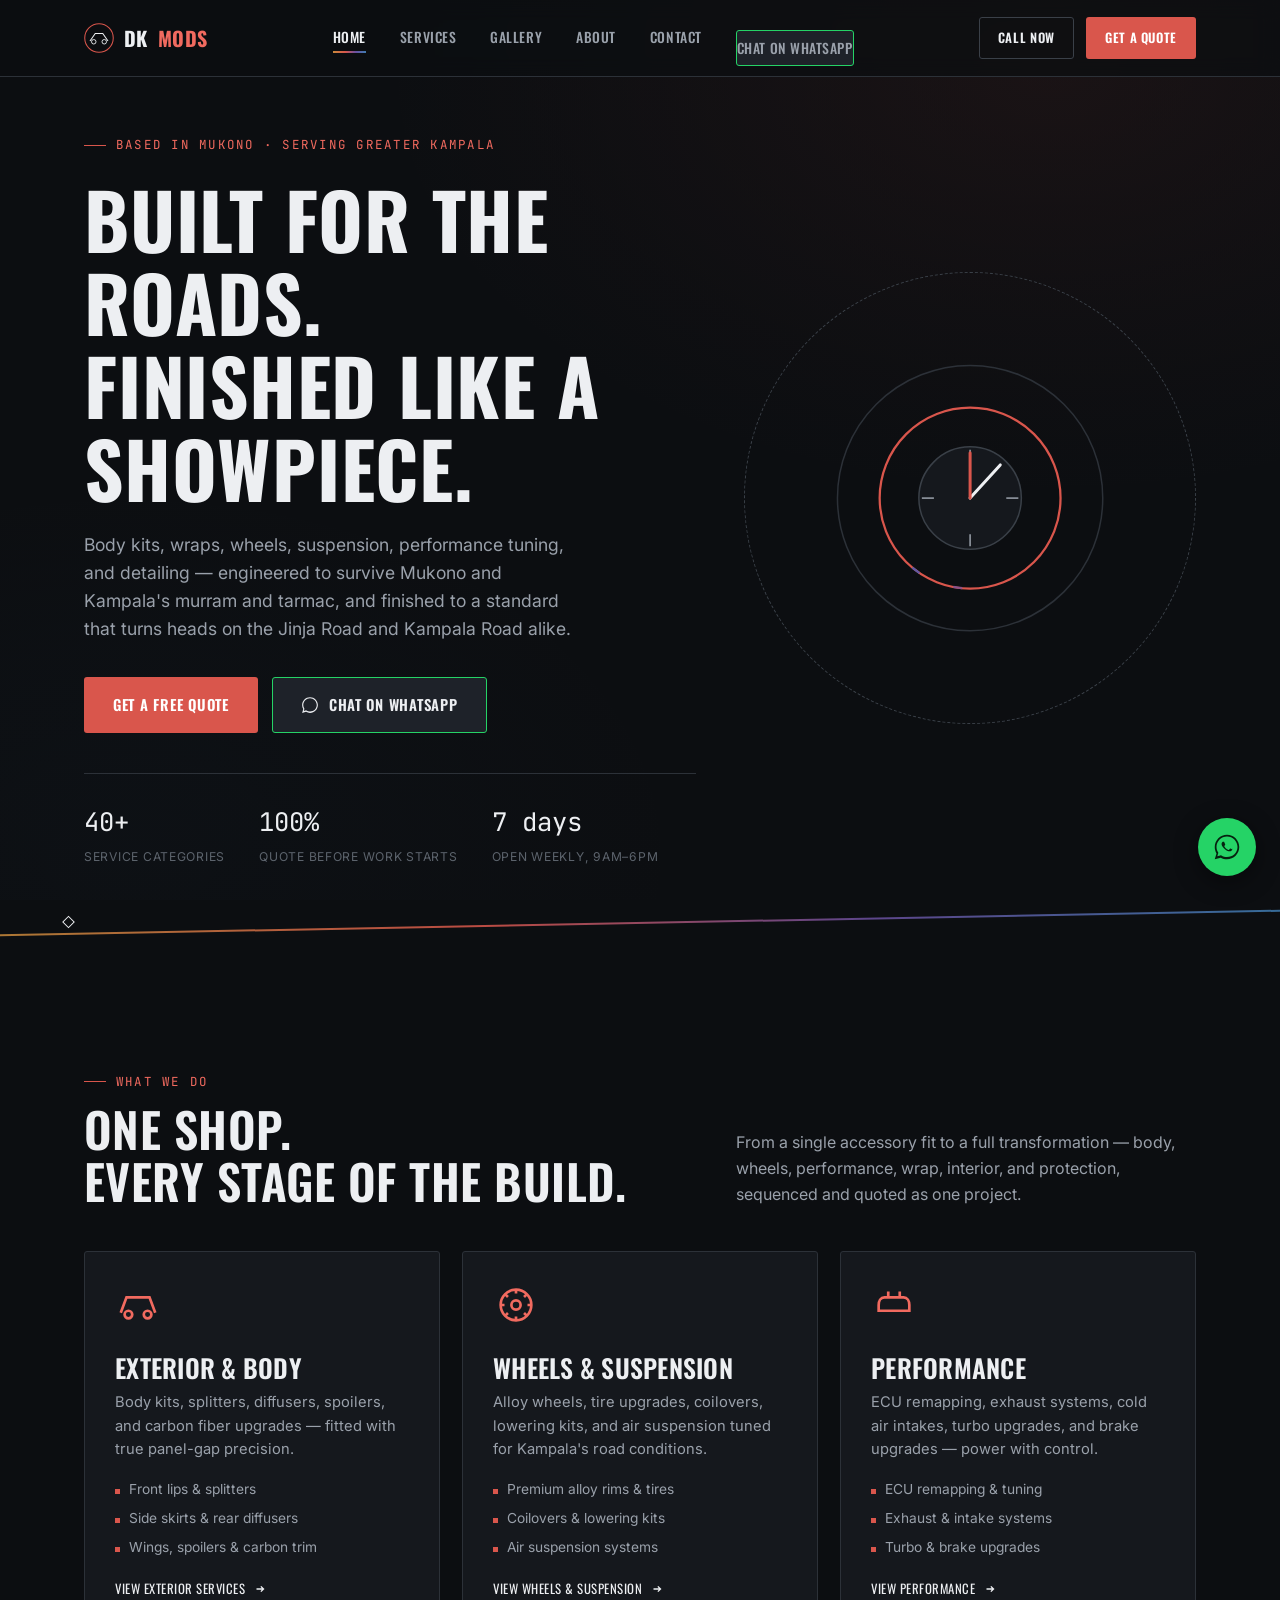
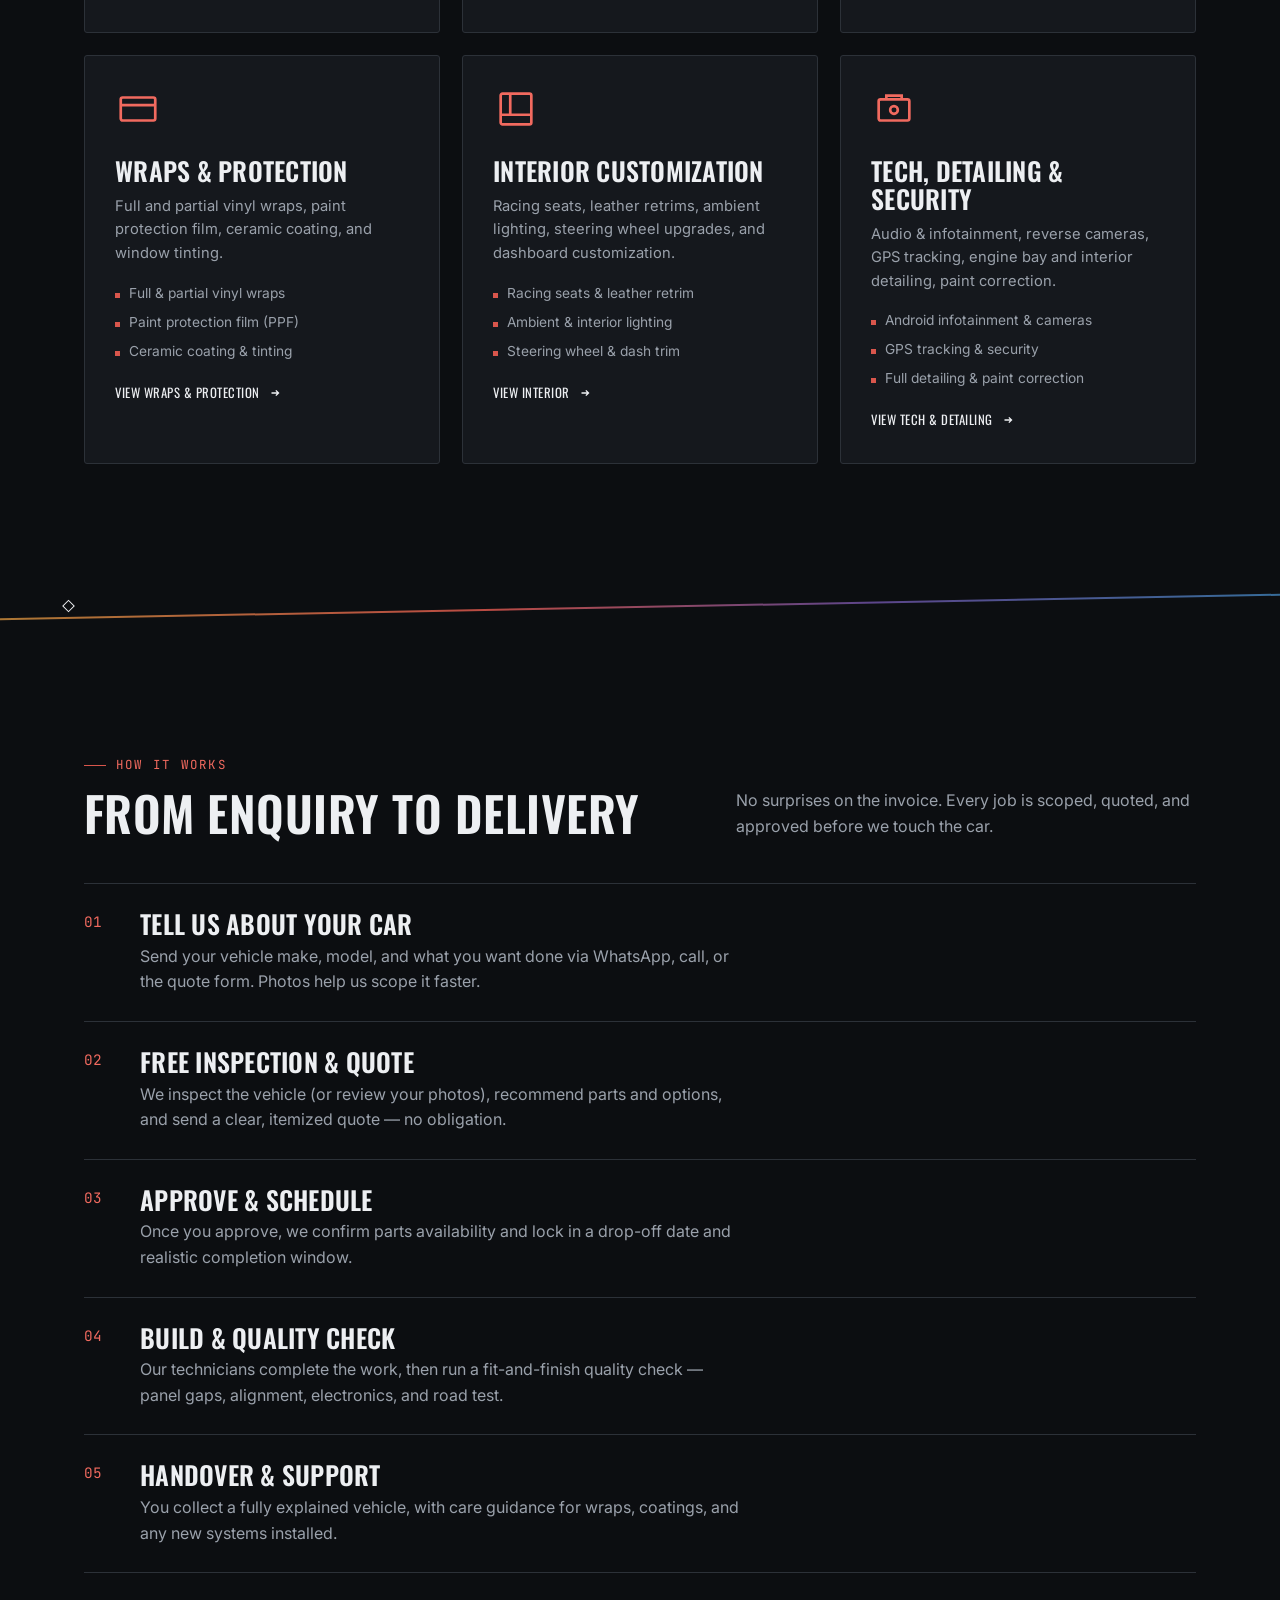
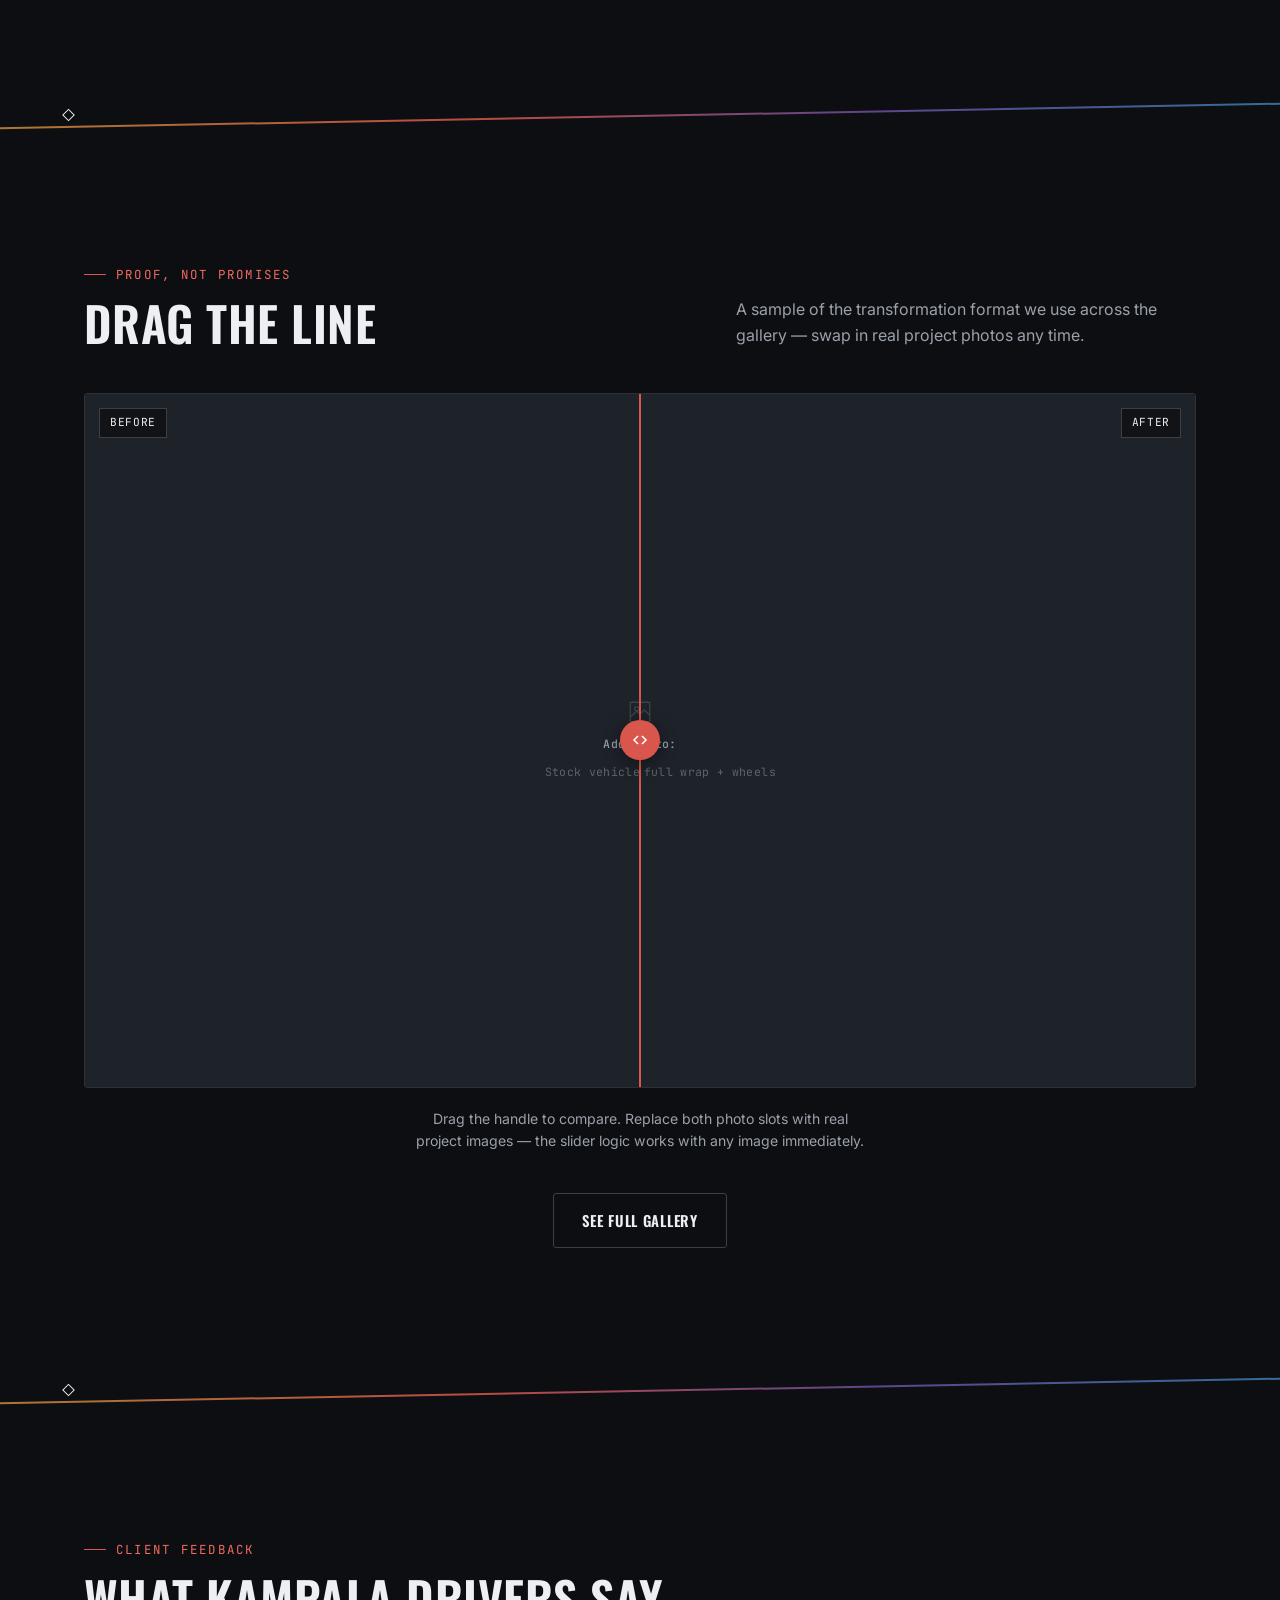
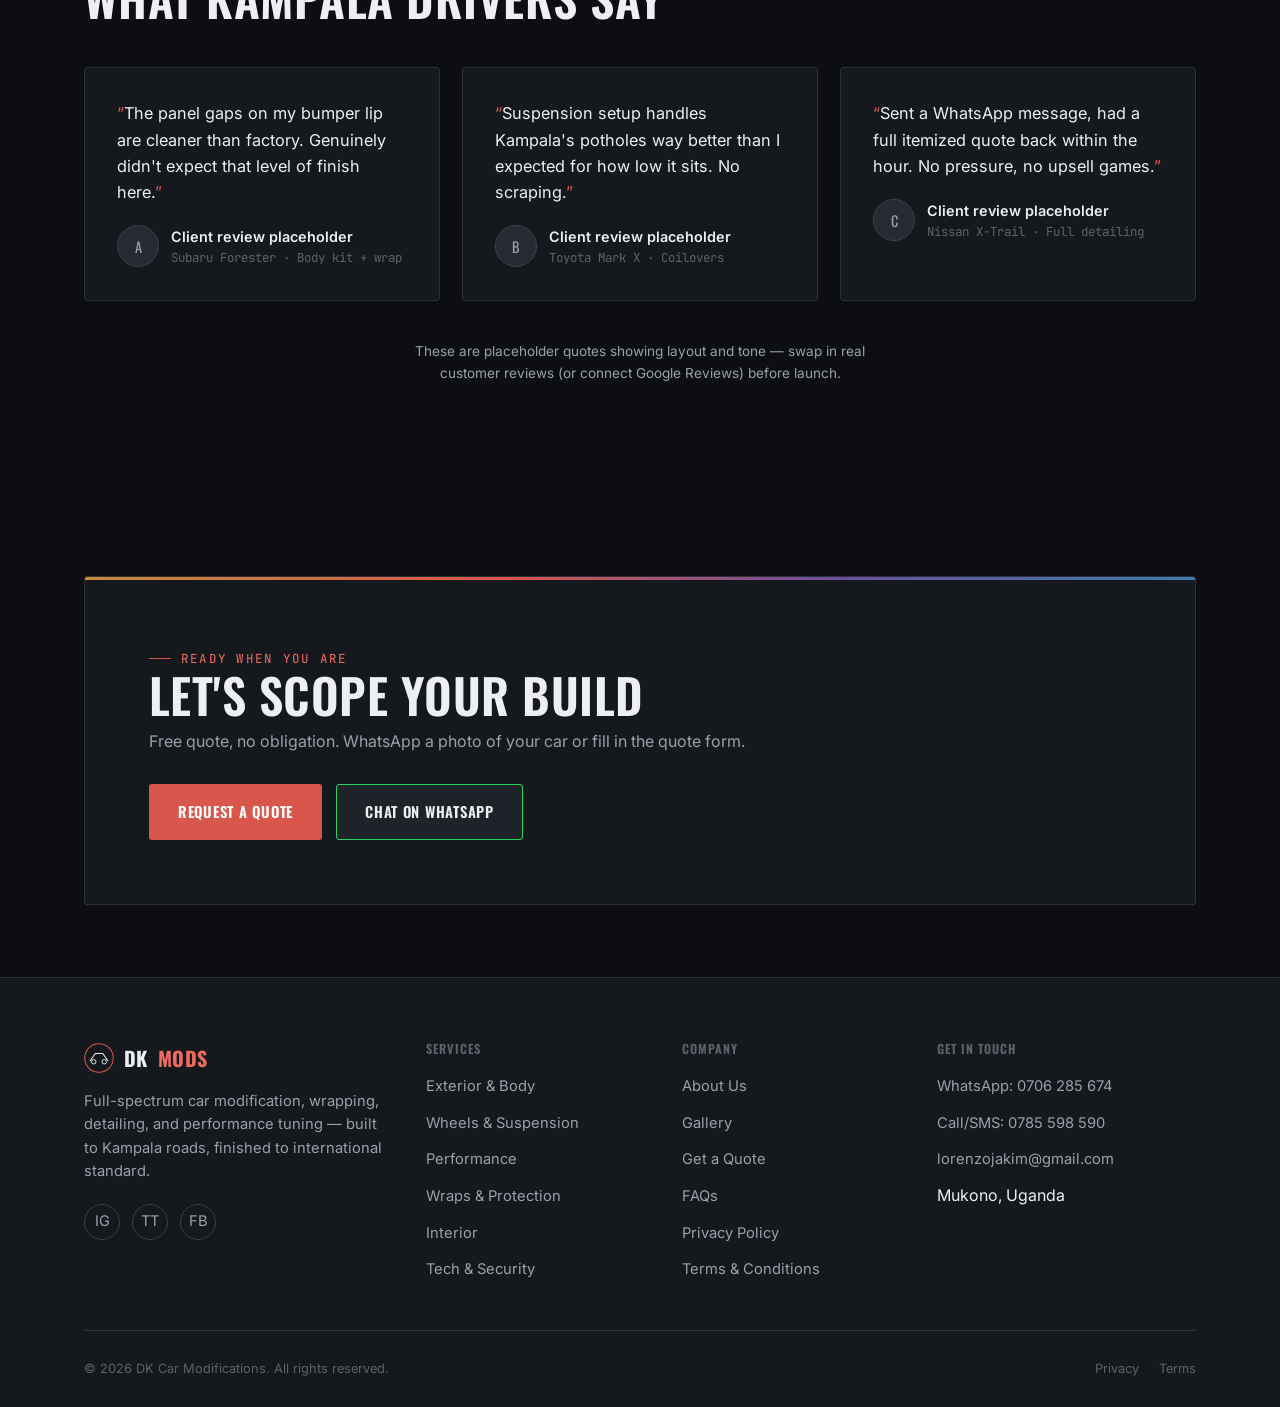
==== index.html @ 76e33bdd "Add files via upload" ====
<!DOCTYPE html>
<html lang="en">
<head>
<meta charset="UTF-8">
<meta name="viewport" content="width=device-width, initial-scale=1.0">
<title>DK Car Modifications | Kampala's Full-Service Car Mod &amp; Detailing Shop</title>
<meta name="description" content="Body kits, wraps, wheels, suspension, performance tuning, and detailing in Kampala, Uganda. Free quotes via WhatsApp or call.">
<link rel="icon" href="data:,">
<link rel="stylesheet" href="css/style.css">
<meta name="theme-color" content="#0C0E11">
<!-- Local business schema for SEO / Google Maps discovery -->
<script type="application/ld+json">
{
  "@context": "https://schema.org",
  "@type": "AutoRepair",
  "name": "DK Car Modifications",
  "image": "",
  "telephone": "+256785598590",
  "email": "lorenzojakim@gmail.com",
  "areaServed": ["Mukono", "Kampala", "Uganda"],
  "address": {
    "@type": "PostalAddress",
    "addressLocality": "Mukono",
    "addressRegion": "Central Region",
    "addressCountry": "UG"
  },
  "openingHoursSpecification": {
    "@type": "OpeningHoursSpecification",
    "dayOfWeek": ["Monday","Tuesday","Wednesday","Thursday","Friday","Saturday","Sunday"],
    "opens": "09:00",
    "closes": "18:00"
  },
  "priceRange": "$$"
}
</script>
</head>
<body>

<header class="site-header">
  <div class="container nav-wrap">
    <a href="index.html" class="logo" aria-label="DK Car Modifications — Home">
      <svg class="logo-mark" viewBox="0 0 40 40" fill="none" xmlns="http://www.w3.org/2000/svg" aria-hidden="true">
        <circle cx="20" cy="20" r="19" stroke="#D9564C" stroke-width="1.4"/>
        <path d="M8 24 L15 14 H25 L32 24" stroke="#EDEFF2" stroke-width="1.4" fill="none"/>
        <circle cx="13" cy="25" r="3" stroke="#EDEFF2" stroke-width="1.2"/>
        <circle cx="27" cy="25" r="3" stroke="#EDEFF2" stroke-width="1.2"/>
      </svg>
      DK <span>MODS</span>
    </a>
    <nav aria-label="Primary">
      <ul class="nav-links">
          <li><a href="index.html" class="active">Home</a></li>
          <li><a href="services.html">Services</a></li>
          <li><a href="gallery.html">Gallery</a></li>
          <li><a href="about.html">About</a></li>
          <li><a href="contact.html">Contact</a></li>
          <li class="nav-cta-mobile" style="margin-top:20px; display:flex; flex-direction:column; gap:12px; width:100%;">
            <a href="#" data-wa-link data-wa-context="a service" class="btn btn-whatsapp btn-block">Chat on WhatsApp</a>
          </li>
      </ul>
    </nav>
    <div class="nav-cta">
      <a href="#" data-call-link class="btn btn-outline btn-sm btn-outline-desktop">Call Now</a>
      <a href="contact.html" class="btn btn-primary btn-sm">Get a Quote</a>
      <button class="nav-toggle" aria-label="Toggle menu" aria-expanded="false">
        <span></span><span></span><span></span>
      </button>
    </div>
  </div>
</header>

<main>

  <!-- ============ HERO ============ -->
  <section class="hero">
    <div class="video-bg" aria-hidden="true">
      <!-- Drop a licensed workshop/driving clip at assets/video/hero-loop.mp4 (+ .webm) to activate.
           Until then this fails silently and the CSS gradient hero background (already in place) shows instead. -->
      <video autoplay muted loop playsinline preload="none" poster="">
        <source src="assets/video/hero-loop.webm" type="video/webm">
        <source src="assets/video/hero-loop.mp4" type="video/mp4">
      </video>
    </div>
    <div class="container hero-grid" style="position:relative; z-index:1;">
      <div class="hero-copy reveal">
        <span class="eyebrow">Based in Mukono &middot; Serving Greater Kampala</span>
        <h1>Built for the roads.<br>Finished like a showpiece.</h1>
        <p class="lead">Body kits, wraps, wheels, suspension, performance tuning, and detailing — engineered to survive Mukono and Kampala's murram and tarmac, and finished to a standard that turns heads on the Jinja Road and Kampala Road alike.</p>
        <div class="hero-actions">
          <a href="contact.html" class="btn btn-primary">Get a Free Quote</a>
          <a href="#" data-wa-link data-wa-context="a service" class="btn btn-whatsapp">
            <svg width="18" height="18" viewBox="0 0 32 32" fill="currentColor" aria-hidden="true"><path d="M16 2C8.3 2 2 8.3 2 16c0 2.6.7 5.1 2 7.3L2 30l6.9-1.8c2.1 1.2 4.6 1.8 7.1 1.8 7.7 0 14-6.3 14-14S23.7 2 16 2zm0 25.5c-2.3 0-4.5-.6-6.4-1.8l-.5-.3-4.1 1.1 1.1-4-.3-.5C4.6 20.1 4 18.1 4 16 4 9.4 9.4 4 16 4s12 5.4 12 12-5.4 11.5-12 11.5z"/></svg>
            Chat on WhatsApp
          </a>
        </div>
        <div class="hero-stats">
          <div><span class="stat-num">40+</span><span class="stat-label">Service categories</span></div>
          <div><span class="stat-num">100%</span><span class="stat-label">Quote before work starts</span></div>
          <div><span class="stat-num">7 days</span><span class="stat-label">Open weekly, 9am&ndash;6pm</span></div>
        </div>
      </div>

      <div class="hero-visual reveal">
        <div class="hero-ring" aria-hidden="true"></div>
        <svg viewBox="0 0 300 300" fill="none" xmlns="http://www.w3.org/2000/svg" aria-hidden="true">
          <circle cx="150" cy="150" r="88" stroke="#2C3138" stroke-width="1"/>
          <circle cx="150" cy="150" r="60" stroke="#D9564C" stroke-width="1.5"/>
          <circle cx="150" cy="150" r="60" stroke="url(#heatgrad)" stroke-width="1.5" stroke-dasharray="6 340" stroke-dashoffset="0">
            <animateTransform attributeName="transform" type="rotate" from="0 150 150" to="360 150 150" dur="6s" repeatCount="indefinite"/>
          </circle>
          <circle cx="150" cy="150" r="34" fill="#15181D" stroke="#3A4048" stroke-width="1"/>
          <g stroke="#9AA1AB" stroke-width="1">
            <line x1="150" y1="118" x2="150" y2="126"/>
            <line x1="182" y1="150" x2="174" y2="150"/>
            <line x1="150" y1="182" x2="150" y2="174"/>
            <line x1="118" y1="150" x2="126" y2="150"/>
          </g>
          <line x1="150" y1="150" x2="170" y2="128" stroke="#EDEFF2" stroke-width="2" stroke-linecap="round"/>
          <line x1="150" y1="150" x2="150" y2="120" stroke="#D9564C" stroke-width="2" stroke-linecap="round"/>
          <defs>
            <linearGradient id="heatgrad" x1="0" y1="0" x2="1" y2="1">
              <stop offset="0%" stop-color="#C98A3B"/>
              <stop offset="40%" stop-color="#D9564C"/>
              <stop offset="70%" stop-color="#6B4FA0"/>
              <stop offset="100%" stop-color="#3E7CB1"/>
            </linearGradient>
          </defs>
        </svg>
      </div>
    </div>
  </section>

  <div class="panel-gap" aria-hidden="true"></div>

  <!-- ============ SERVICES TEASER ============ -->
  <section class="section" id="services">
    <div class="container">
      <div class="section-head reveal">
        <div>
          <span class="eyebrow">What We Do</span>
          <h2>One shop.<br>Every stage of the build.</h2>
        </div>
        <p>From a single accessory fit to a full transformation — body, wheels, performance, wrap, interior, and protection, sequenced and quoted as one project.</p>
      </div>

      <div class="grid grid-3">
        <div class="card service-card reveal">
          <svg class="icon-slot" viewBox="0 0 24 24" fill="none" stroke="currentColor" stroke-width="1.4"><path d="M3 16 L6 8 H18 L21 16" /><circle cx="7" cy="17" r="2"/><circle cx="17" cy="17" r="2"/></svg>
          <h3>Exterior &amp; Body</h3>
          <p>Body kits, splitters, diffusers, spoilers, and carbon fiber upgrades — fitted with true panel-gap precision.</p>
          <ul>
            <li>Front lips &amp; splitters</li>
            <li>Side skirts &amp; rear diffusers</li>
            <li>Wings, spoilers &amp; carbon trim</li>
          </ul>
          <a href="services.html#exterior" class="card-link">View Exterior Services <svg viewBox="0 0 16 16" fill="none" stroke="currentColor" stroke-width="1.6"><path d="M4 8h8m-3-3 3 3-3 3"/></svg></a>
        </div>

        <div class="card service-card reveal">
          <svg class="icon-slot" viewBox="0 0 24 24" fill="none" stroke="currentColor" stroke-width="1.4"><circle cx="12" cy="12" r="8"/><circle cx="12" cy="12" r="2.4"/><path d="M12 4v2M12 18v2M4 12h2M18 12h2M6.3 6.3l1.5 1.5M16.2 16.2l1.5 1.5M6.3 17.7l1.5-1.5M16.2 7.8l1.5-1.5"/></svg>
          <h3>Wheels &amp; Suspension</h3>
          <p>Alloy wheels, tire upgrades, coilovers, lowering kits, and air suspension tuned for Kampala's road conditions.</p>
          <ul>
            <li>Premium alloy rims &amp; tires</li>
            <li>Coilovers &amp; lowering kits</li>
            <li>Air suspension systems</li>
          </ul>
          <a href="services.html#wheels" class="card-link">View Wheels &amp; Suspension <svg viewBox="0 0 16 16" fill="none" stroke="currentColor" stroke-width="1.6"><path d="M4 8h8m-3-3 3 3-3 3"/></svg></a>
        </div>

        <div class="card service-card reveal">
          <svg class="icon-slot" viewBox="0 0 24 24" fill="none" stroke="currentColor" stroke-width="1.4"><path d="M4 12c0-2 1-4 3-4h10c2 0 3 2 3 4"/><path d="M4 12v3h16v-3"/><path d="M9 8V5M15 8V5"/></svg>
          <h3>Performance</h3>
          <p>ECU remapping, exhaust systems, cold air intakes, turbo upgrades, and brake upgrades — power with control.</p>
          <ul>
            <li>ECU remapping &amp; tuning</li>
            <li>Exhaust &amp; intake systems</li>
            <li>Turbo &amp; brake upgrades</li>
          </ul>
          <a href="services.html#performance" class="card-link">View Performance <svg viewBox="0 0 16 16" fill="none" stroke="currentColor" stroke-width="1.6"><path d="M4 8h8m-3-3 3 3-3 3"/></svg></a>
        </div>

        <div class="card service-card reveal">
          <svg class="icon-slot" viewBox="0 0 24 24" fill="none" stroke="currentColor" stroke-width="1.4"><rect x="3" y="6" width="18" height="12" rx="1"/><path d="M3 10h18"/></svg>
          <h3>Wraps &amp; Protection</h3>
          <p>Full and partial vinyl wraps, paint protection film, ceramic coating, and window tinting.</p>
          <ul>
            <li>Full &amp; partial vinyl wraps</li>
            <li>Paint protection film (PPF)</li>
            <li>Ceramic coating &amp; tinting</li>
          </ul>
          <a href="services.html#wraps" class="card-link">View Wraps &amp; Protection <svg viewBox="0 0 16 16" fill="none" stroke="currentColor" stroke-width="1.6"><path d="M4 8h8m-3-3 3 3-3 3"/></svg></a>
        </div>

        <div class="card service-card reveal">
          <svg class="icon-slot" viewBox="0 0 24 24" fill="none" stroke="currentColor" stroke-width="1.4"><rect x="4" y="4" width="16" height="16" rx="1"/><path d="M4 15h16M9 4v11"/></svg>
          <h3>Interior Customization</h3>
          <p>Racing seats, leather retrims, ambient lighting, steering wheel upgrades, and dashboard customization.</p>
          <ul>
            <li>Racing seats &amp; leather retrim</li>
            <li>Ambient &amp; interior lighting</li>
            <li>Steering wheel &amp; dash trim</li>
          </ul>
          <a href="services.html#interior" class="card-link">View Interior <svg viewBox="0 0 16 16" fill="none" stroke="currentColor" stroke-width="1.6"><path d="M4 8h8m-3-3 3 3-3 3"/></svg></a>
        </div>

        <div class="card service-card reveal">
          <svg class="icon-slot" viewBox="0 0 24 24" fill="none" stroke="currentColor" stroke-width="1.4"><rect x="4" y="7" width="16" height="11" rx="1"/><path d="M8 7V5h8v2"/><circle cx="12" cy="12.5" r="2"/></svg>
          <h3>Tech, Detailing &amp; Security</h3>
          <p>Audio &amp; infotainment, reverse cameras, GPS tracking, engine bay and interior detailing, paint correction.</p>
          <ul>
            <li>Android infotainment &amp; cameras</li>
            <li>GPS tracking &amp; security</li>
            <li>Full detailing &amp; paint correction</li>
          </ul>
          <a href="services.html#tech" class="card-link">View Tech &amp; Detailing <svg viewBox="0 0 16 16" fill="none" stroke="currentColor" stroke-width="1.6"><path d="M4 8h8m-3-3 3 3-3 3"/></svg></a>
        </div>
      </div>
    </div>
  </section>

  <div class="panel-gap" aria-hidden="true"></div>

  <!-- ============ PROCESS ============ -->
  <section class="section">
    <div class="container">
      <div class="section-head reveal">
        <div><span class="eyebrow">How It Works</span><h2>From enquiry to delivery</h2></div>
        <p>No surprises on the invoice. Every job is scoped, quoted, and approved before we touch the car.</p>
      </div>
      <div class="reveal">
        <div class="process-step">
          <span class="step-num">01</span>
          <div><h3>Tell us about your car</h3><p>Send your vehicle make, model, and what you want done via WhatsApp, call, or the quote form. Photos help us scope it faster.</p></div>
        </div>
        <div class="process-step">
          <span class="step-num">02</span>
          <div><h3>Free inspection &amp; quote</h3><p>We inspect the vehicle (or review your photos), recommend parts and options, and send a clear, itemized quote — no obligation.</p></div>
        </div>
        <div class="process-step">
          <span class="step-num">03</span>
          <div><h3>Approve &amp; schedule</h3><p>Once you approve, we confirm parts availability and lock in a drop-off date and realistic completion window.</p></div>
        </div>
        <div class="process-step">
          <span class="step-num">04</span>
          <div><h3>Build &amp; quality check</h3><p>Our technicians complete the work, then run a fit-and-finish quality check — panel gaps, alignment, electronics, and road test.</p></div>
        </div>
        <div class="process-step">
          <span class="step-num">05</span>
          <div><h3>Handover &amp; support</h3><p>You collect a fully explained vehicle, with care guidance for wraps, coatings, and any new systems installed.</p></div>
        </div>
      </div>
    </div>
  </section>

  <div class="panel-gap" aria-hidden="true"></div>

  <!-- ============ BEFORE / AFTER TEASER ============ -->
  <section class="section">
    <div class="container">
      <div class="section-head reveal">
        <div><span class="eyebrow">Proof, Not Promises</span><h2>Drag the line</h2></div>
        <p>A sample of the transformation format we use across the gallery — swap in real project photos any time.</p>
      </div>
      <div class="ba-slider reveal">
        <span class="ba-tag before-tag">Before</span>
        <span class="ba-tag after-tag">After</span>
        <div class="ba-layer ba-after">
          <div class="photo-slot" style="border:none;">
            <svg viewBox="0 0 24 24" fill="none" stroke="currentColor" stroke-width="1.2"><rect x="3" y="3" width="18" height="18" rx="1"/><circle cx="9" cy="9" r="2"/><path d="M21 15l-5-5-4 4-3-3-6 6"/></svg>
            <b>Add photo:</b> Finished project — full wrap + wheels
          </div>
        </div>
        <div class="ba-layer ba-before">
          <div class="photo-slot" style="border:none;">
            <svg viewBox="0 0 24 24" fill="none" stroke="currentColor" stroke-width="1.2"><rect x="3" y="3" width="18" height="18" rx="1"/><circle cx="9" cy="9" r="2"/><path d="M21 15l-5-5-4 4-3-3-6 6"/></svg>
            <b>Add photo:</b> Stock vehicle, before work
          </div>
        </div>
        <div class="ba-divider"></div>
        <div class="ba-handle" tabindex="0" role="slider" aria-label="Drag to compare before and after" aria-valuemin="0" aria-valuemax="100" aria-valuenow="50">
          <div class="ba-handle-btn">
            <svg width="16" height="16" viewBox="0 0 16 16" fill="none" stroke="currentColor" stroke-width="1.6"><path d="M6 4 2 8l4 4M10 4l4 4-4 4"/></svg>
          </div>
        </div>
      </div>
      <p class="text-muted center" style="margin-top:20px; max-width: 50ch; font-size:0.88rem;">Drag the handle to compare. Replace both photo slots with real project images — the slider logic works with any image immediately.</p>
      <div class="center mt-40">
        <a href="gallery.html" class="btn btn-outline">See Full Gallery</a>
      </div>
    </div>
  </section>

  <div class="panel-gap" aria-hidden="true"></div>

  <!-- ============ TESTIMONIALS ============ -->
  <section class="section">
    <div class="container">
      <div class="section-head reveal">
        <div><span class="eyebrow">Client Feedback</span><h2>What Kampala drivers say</h2></div>
      </div>
      <div class="grid grid-3">
        <div class="testimonial reveal">
          <p class="quote">The panel gaps on my bumper lip are cleaner than factory. Genuinely didn't expect that level of finish here.</p>
          <div class="t-author">
            <div class="t-avatar">A</div>
            <div><div class="t-name">Client review placeholder</div><div class="t-vehicle">Subaru Forester &middot; Body kit + wrap</div></div>
          </div>
        </div>
        <div class="testimonial reveal">
          <p class="quote">Suspension setup handles Kampala's potholes way better than I expected for how low it sits. No scraping.</p>
          <div class="t-author">
            <div class="t-avatar">B</div>
            <div><div class="t-name">Client review placeholder</div><div class="t-vehicle">Toyota Mark X &middot; Coilovers</div></div>
          </div>
        </div>
        <div class="testimonial reveal">
          <p class="quote">Sent a WhatsApp message, had a full itemized quote back within the hour. No pressure, no upsell games.</p>
          <div class="t-author">
            <div class="t-avatar">C</div>
            <div><div class="t-name">Client review placeholder</div><div class="t-vehicle">Nissan X-Trail &middot; Full detailing</div></div>
          </div>
        </div>
      </div>
      <p class="text-muted center mt-40" style="font-size:0.85rem; max-width:56ch;">These are placeholder quotes showing layout and tone — swap in real customer reviews (or connect Google Reviews) before launch.</p>
    </div>
  </section>

  <!-- ============ CTA BAND ============ -->
  <section class="section-tight">
    <div class="container">
      <div class="cta-band reveal">
        <div>
          <span class="eyebrow">Ready When You Are</span>
          <h2>Let's scope your build</h2>
          <p>Free quote, no obligation. WhatsApp a photo of your car or fill in the quote form.</p>
        </div>
        <div class="cta-actions">
          <a href="contact.html" class="btn btn-primary">Request a Quote</a>
          <a href="#" data-wa-link data-wa-context="a service" class="btn btn-whatsapp">Chat on WhatsApp</a>
        </div>
      </div>
    </div>
  </section>

</main>

<footer class="site-footer">
  <div class="container">
    <div class="footer-grid">
      <div class="footer-col footer-brand">
        <div class="logo">
          <svg class="logo-mark" viewBox="0 0 40 40" fill="none" xmlns="http://www.w3.org/2000/svg" aria-hidden="true">
            <circle cx="20" cy="20" r="19" stroke="#D9564C" stroke-width="1.4"/>
            <path d="M8 24 L15 14 H25 L32 24" stroke="#EDEFF2" stroke-width="1.4" fill="none"/>
            <circle cx="13" cy="25" r="3" stroke="#EDEFF2" stroke-width="1.2"/>
            <circle cx="27" cy="25" r="3" stroke="#EDEFF2" stroke-width="1.2"/>
          </svg>
          DK <span>MODS</span>
        </div>
        <p>Full-spectrum car modification, wrapping, detailing, and performance tuning — built to Kampala roads, finished to international standard.</p>
        <div class="footer-social">
          <a href="#" aria-label="Instagram" data-wa-link data-wa-context="your Instagram page">IG</a>
          <a href="#" aria-label="TikTok" data-wa-link data-wa-context="your TikTok page">TT</a>
          <a href="#" aria-label="Facebook" data-wa-link data-wa-context="your Facebook page">FB</a>
        </div>
      </div>
      <div class="footer-col">
        <h4>Services</h4>
        <ul>
          <li><a href="services.html#exterior">Exterior &amp; Body</a></li>
          <li><a href="services.html#wheels">Wheels &amp; Suspension</a></li>
          <li><a href="services.html#performance">Performance</a></li>
          <li><a href="services.html#wraps">Wraps &amp; Protection</a></li>
          <li><a href="services.html#interior">Interior</a></li>
          <li><a href="services.html#tech">Tech &amp; Security</a></li>
        </ul>
      </div>
      <div class="footer-col">
        <h4>Company</h4>
        <ul>
          <li><a href="about.html">About Us</a></li>
          <li><a href="gallery.html">Gallery</a></li>
          <li><a href="contact.html">Get a Quote</a></li>
          <li><a href="contact.html#faq">FAQs</a></li>
          <li><a href="privacy.html">Privacy Policy</a></li>
          <li><a href="terms.html">Terms &amp; Conditions</a></li>
        </ul>
      </div>
      <div class="footer-col">
        <h4>Get In Touch</h4>
        <ul>
          <li><a href="#" data-wa-link data-wa-context="a service">WhatsApp: <span data-wa-text></span></a></li>
          <li><a href="#" data-call-link>Call/SMS: <span data-call-text></span></a></li>
          <li><a href="#" data-email-link data-email-text></a></li>
          <li><span data-location-text></span></li>
        </ul>
      </div>
    </div>
    <div class="footer-bottom">
      <p>&copy; <span data-year></span> DK Car Modifications. All rights reserved.</p>
      <div class="footer-legal">
        <a href="privacy.html">Privacy</a>
        <a href="terms.html">Terms</a>
      </div>
    </div>
  </div>
</footer>

<a href="#" class="wa-float" data-wa-link data-wa-context="a service" aria-label="Chat on WhatsApp">
  <svg viewBox="0 0 32 32" fill="currentColor" aria-hidden="true"><path d="M16 2C8.3 2 2 8.3 2 16c0 2.6.7 5.1 2 7.3L2 30l6.9-1.8c2.1 1.2 4.6 1.8 7.1 1.8 7.7 0 14-6.3 14-14S23.7 2 16 2zm0 25.5c-2.3 0-4.5-.6-6.4-1.8l-.5-.3-4.1 1.1 1.1-4-.3-.5C4.6 20.1 4 18.1 4 16 4 9.4 9.4 4 16 4s12 5.4 12 12-5.4 11.5-12 11.5zm6.3-8.6c-.3-.2-2-1-2.3-1.1-.3-.1-.5-.2-.7.2-.2.3-.8 1.1-1 1.3-.2.2-.4.3-.7.1-.3-.2-1.4-.5-2.7-1.7-1-.9-1.7-2-1.9-2.3-.2-.3 0-.5.1-.7.2-.2.3-.4.5-.6.2-.2.2-.3.3-.6.1-.2 0-.5 0-.7-.1-.2-.7-1.7-1-2.3-.3-.6-.5-.5-.7-.5h-.6c-.2 0-.5.1-.8.3-.3.3-1 1-1 2.4s1 2.8 1.2 3c.2.2 2.1 3.2 5 4.5.7.3 1.3.5 1.7.6.7.2 1.4.2 1.9.1.6-.1 1.9-.8 2.2-1.5.3-.7.3-1.3.2-1.5-.1-.1-.3-.2-.6-.4z"/></svg>
</a>

<script src="js/main.js"></script>
</body>
</html>
---- css/style.css ----
/* ==========================================================================
   DK CAR MODIFICATIONS — DESIGN SYSTEM
   Signature: the "Panel Gap Line" — a diagonal shutline motif borrowed from
   bodywork fitment (gap-and-flush precision), used as the one consistent
   structural device across the site.
   ========================================================================== */

/* ---- Fonts ---- */
@import url('https://fonts.googleapis.com/css2?family=Oswald:wght@400;500;600;700&family=Inter:wght@400;500;600;700&family=JetBrains+Mono:wght@400;500&display=swap');

/* ---- Tokens ---- */
:root {
  /* Color: carbon-dark surfaces */
  --ink: #0C0E11;
  --surface: #15181D;
  --surface-2: #1E2229;
  --surface-3: #262B33;
  --hairline: #2C3138;
  --hairline-strong: #3A4048;

  /* Color: text */
  --text: #EDEFF2;
  --text-muted: #9AA1AB;
  --text-faint: #5C636C;

  /* Color: accents — exhaust-heat copper-red (primary), coolant blue (secondary) */
  --accent: #D9564C;
  --accent-strong: #F16A5F;
  --accent-dim: #7A342D;
  --cool: #3E7CB1;
  --cool-strong: #5A9AD1;
  --gold: #C98A3B;

  --heat-gradient: linear-gradient(100deg, var(--gold) 0%, var(--accent) 38%, #6B4FA0 68%, var(--cool) 100%);

  /* Type */
  --font-display: 'Oswald', 'Arial Narrow', sans-serif;
  --font-body: 'Inter', -apple-system, BlinkMacSystemFont, sans-serif;
  --font-mono: 'JetBrains Mono', 'Courier New', monospace;

  /* Layout */
  --max: 1240px;
  --pad: clamp(20px, 5vw, 64px);
  --radius: 3px;

  /* Motion */
  --ease: cubic-bezier(.16,.84,.44,1);
}

/* ---- Reset ---- */
* { margin: 0; padding: 0; box-sizing: border-box; }
html { scroll-behavior: smooth; }
@media (prefers-reduced-motion: reduce) {
  html { scroll-behavior: auto; }
  *, *::before, *::after { animation-duration: 0.001ms !important; animation-iteration-count: 1 !important; transition-duration: 0.001ms !important; scroll-behavior: auto !important; }
}

body {
  background: var(--ink);
  color: var(--text);
  font-family: var(--font-body);
  font-size: 16px;
  line-height: 1.6;
  -webkit-font-smoothing: antialiased;
}

img { max-width: 100%; display: block; }
a { color: inherit; text-decoration: none; }
ul { list-style: none; }
button { font: inherit; cursor: pointer; }

h1, h2, h3, h4 {
  font-family: var(--font-display);
  font-weight: 600;
  letter-spacing: 0.01em;
  line-height: 1.08;
  text-transform: uppercase;
}
h1 { font-size: clamp(2.6rem, 6vw, 5rem); font-weight: 700; }
h2 { font-size: clamp(1.9rem, 4vw, 3rem); }
h3 { font-size: clamp(1.25rem, 2.4vw, 1.6rem); }

.eyebrow {
  font-family: var(--font-mono);
  font-size: 0.78rem;
  letter-spacing: 0.18em;
  text-transform: uppercase;
  color: var(--accent-strong);
  display: inline-flex;
  align-items: center;
  gap: 10px;
}
.eyebrow::before {
  content: '';
  width: 22px; height: 1px;
  background: var(--accent);
}

.container { max-width: var(--max); margin: 0 auto; padding: 0 var(--pad); }
.section { padding: clamp(64px, 10vw, 120px) 0; position: relative; }
.section-tight { padding: clamp(40px, 6vw, 72px) 0; }

/* ---- Panel Gap Line (signature divider) ---- */
.panel-gap {
  position: relative;
  height: 44px;
  display: flex;
  align-items: center;
  overflow: hidden;
}
.panel-gap::before {
  content: '';
  position: absolute;
  left: 0; right: 0; top: 50%;
  height: 2px;
  background: var(--heat-gradient);
  transform: skewY(-1.1deg);
  opacity: 0.85;
}
.panel-gap::after {
  content: '';
  position: absolute;
  left: var(--pad);
  top: 50%;
  width: 7px; height: 7px;
  border: 1px solid var(--text);
  transform: translateY(-50%) rotate(45deg);
  background: var(--ink);
}

/* ---- Buttons ---- */
.btn {
  display: inline-flex;
  align-items: center;
  gap: 10px;
  padding: 15px 28px;
  font-family: var(--font-display);
  font-weight: 600;
  font-size: 0.92rem;
  letter-spacing: 0.05em;
  text-transform: uppercase;
  border-radius: var(--radius);
  border: 1px solid transparent;
  transition: transform 0.25s var(--ease), background 0.25s, border-color 0.25s, color 0.25s;
  white-space: nowrap;
}
.btn:active { transform: scale(0.97); }
.btn-primary { background: var(--accent); color: #fff; }
.btn-primary:hover { background: var(--accent-strong); }
.btn-outline { border-color: var(--hairline-strong); color: var(--text); }
.btn-outline:hover { border-color: var(--accent); color: var(--accent-strong); }
.btn-whatsapp { background: #1E2229; color: var(--text); border: 1px solid #25D366; }
.btn-whatsapp:hover { background: #25D366; color: #06210F; }
.btn-block { width: 100%; justify-content: center; }
.btn-sm { padding: 10px 18px; font-size: 0.8rem; }

/* ---- Header / Nav ---- */
.site-header {
  position: fixed;
  top: 0; left: 0; right: 0;
  z-index: 100;
  background: rgba(12,14,17,0.72);
  backdrop-filter: blur(10px);
  -webkit-backdrop-filter: blur(10px);
  border-bottom: 1px solid var(--hairline);
  transition: border-color 0.3s, background 0.3s;
}
.site-header.is-scrolled { background: rgba(12,14,17,0.94); }
.nav-wrap {
  display: flex;
  align-items: center;
  justify-content: space-between;
  height: 76px;
}
.logo {
  font-family: var(--font-display);
  font-size: 1.25rem;
  font-weight: 700;
  letter-spacing: 0.02em;
  text-transform: uppercase;
  display: flex;
  align-items: center;
  gap: 10px;
}
.logo-mark {
  width: 30px; height: 30px;
  flex-shrink: 0;
}
.logo span { color: var(--accent-strong); }

.nav-links {
  display: flex;
  gap: 34px;
  align-items: center;
}
.nav-links a {
  font-family: var(--font-display);
  font-size: 0.86rem;
  font-weight: 500;
  letter-spacing: 0.04em;
  text-transform: uppercase;
  color: var(--text-muted);
  position: relative;
  padding: 6px 0;
  transition: color 0.2s;
}
.nav-links a::after {
  content: '';
  position: absolute; left: 0; bottom: 0;
  width: 0; height: 2px;
  background: var(--heat-gradient);
  transition: width 0.25s var(--ease);
}
.nav-links a:hover, .nav-links a.active { color: var(--text); }
.nav-links a:hover::after, .nav-links a.active::after { width: 100%; }

.nav-cta { display: flex; align-items: center; gap: 12px; }
.nav-toggle {
  display: none;
  background: none; border: none;
  width: 34px; height: 24px;
  position: relative;
  flex-direction: column;
  justify-content: space-between;
}
.nav-toggle span {
  display: block; height: 2px; width: 100%;
  background: var(--text);
  transition: transform 0.3s, opacity 0.3s;
}
.nav-toggle.is-open span:nth-child(1) { transform: translateY(11px) rotate(45deg); }
.nav-toggle.is-open span:nth-child(2) { opacity: 0; }
.nav-toggle.is-open span:nth-child(3) { transform: translateY(-11px) rotate(-45deg); }

@media (max-width: 900px) {
  .nav-links {
    position: fixed;
    top: 76px; left: 0; right: 0; bottom: 0;
    background: var(--ink);
    flex-direction: column;
    align-items: flex-start;
    padding: 40px var(--pad);
    gap: 26px;
    transform: translateX(100%);
    transition: transform 0.35s var(--ease);
    overflow-y: auto;
  }
  .nav-links.is-open { transform: translateX(0); }
  .nav-links a { font-size: 1.3rem; }
  .nav-toggle { display: flex; }
  .nav-cta .btn-outline-desktop { display: none; }
}

/* ---- Hero ---- */
.hero {
  min-height: 100svh;
  display: flex;
  align-items: center;
  padding-top: 96px;
  position: relative;
  overflow: hidden;
  background:
    radial-gradient(1100px 700px at 82% 8%, rgba(217,86,76,0.16), transparent 60%),
    radial-gradient(900px 600px at 10% 95%, rgba(62,124,177,0.14), transparent 60%),
    var(--ink);
}
.hero-grid {
  display: grid;
  grid-template-columns: 1.15fr 0.85fr;
  gap: 48px;
  align-items: center;
  width: 100%;
}
@media (max-width: 960px) {
  .hero-grid { grid-template-columns: 1fr; }
}
.hero-copy .eyebrow { margin-bottom: 22px; }
.hero-copy h1 { margin-bottom: 22px; }
.hero-copy p.lead {
  font-size: 1.1rem;
  color: var(--text-muted);
  max-width: 46ch;
  margin-bottom: 34px;
}
.hero-actions { display: flex; gap: 14px; flex-wrap: wrap; margin-bottom: 40px; }

.hero-stats {
  display: flex;
  gap: 34px;
  flex-wrap: wrap;
  padding-top: 28px;
  border-top: 1px solid var(--hairline);
}
.stat-num {
  font-family: var(--font-mono);
  font-size: 1.6rem;
  color: var(--text);
  display: block;
}
.stat-label {
  font-size: 0.76rem;
  color: var(--text-faint);
  text-transform: uppercase;
  letter-spacing: 0.06em;
}

/* Hero visual: generated line-art, no stock photography */
.hero-visual {
  position: relative;
  aspect-ratio: 1/1;
  display: flex;
  align-items: center;
  justify-content: center;
}
.hero-visual svg { width: 100%; height: 100%; }
.hero-ring {
  position: absolute;
  inset: 0;
  border: 1px dashed var(--hairline-strong);
  border-radius: 50%;
  animation: spin 40s linear infinite;
}
@keyframes spin { to { transform: rotate(360deg); } }

/* ---- Cards ---- */
.card {
  background: var(--surface);
  border: 1px solid var(--hairline);
  border-radius: var(--radius);
  padding: 30px;
  transition: border-color 0.25s, transform 0.25s var(--ease);
}
.card:hover { border-color: var(--hairline-strong); transform: translateY(-4px); }

.grid {
  display: grid;
  gap: 22px;
}
.grid-3 { grid-template-columns: repeat(3, 1fr); }
.grid-4 { grid-template-columns: repeat(4, 1fr); }
.grid-2 { grid-template-columns: repeat(2, 1fr); }
@media (max-width: 900px) { .grid-3, .grid-4 { grid-template-columns: repeat(2, 1fr); } }
@media (max-width: 600px) { .grid-3, .grid-4, .grid-2 { grid-template-columns: 1fr; } }

.section-head {
  display: flex;
  justify-content: space-between;
  align-items: flex-end;
  gap: 24px;
  margin-bottom: 44px;
  flex-wrap: wrap;
}
.section-head h2 { margin-top: 12px; }
.section-head p { color: var(--text-muted); max-width: 46ch; }

/* Service category card */
.service-card .icon-slot {
  width: 46px; height: 46px;
  margin-bottom: 18px;
  color: var(--accent-strong);
}
.service-card h3 { margin-bottom: 10px; }
.service-card p { color: var(--text-muted); font-size: 0.92rem; margin-bottom: 16px; }
.service-card ul { display: flex; flex-direction: column; gap: 7px; margin-bottom: 18px; }
.service-card li {
  font-size: 0.86rem;
  color: var(--text-muted);
  display: flex;
  gap: 9px;
  align-items: baseline;
}
.service-card li::before {
  content: '';
  width: 5px; height: 5px;
  background: var(--accent);
  flex-shrink: 0;
  margin-top: 5px;
}
.card-link {
  font-family: var(--font-display);
  font-size: 0.8rem;
  letter-spacing: 0.04em;
  text-transform: uppercase;
  color: var(--text);
  display: inline-flex;
  align-items: center;
  gap: 8px;
}
.card-link svg { width: 14px; height: 14px; transition: transform 0.2s; }
.card:hover .card-link svg { transform: translateX(4px); }

/* Photo placeholder — clearly marked, upload-ready */
.photo-slot {
  aspect-ratio: 4/3;
  border: 1px dashed var(--hairline-strong);
  background: var(--surface-2);
  display: flex;
  flex-direction: column;
  align-items: center;
  justify-content: center;
  gap: 10px;
  text-align: center;
  padding: 20px;
  color: var(--text-faint);
  font-family: var(--font-mono);
  font-size: 0.72rem;
  letter-spacing: 0.03em;
  border-radius: var(--radius);
}
.photo-slot svg { width: 26px; height: 26px; opacity: 0.5; }
.photo-slot b { color: var(--text-muted); font-weight: 500; }

/* Process steps */
.process-step {
  display: flex;
  gap: 22px;
  padding: 26px 0;
  border-top: 1px solid var(--hairline);
}
.process-step:last-child { border-bottom: 1px solid var(--hairline); }
.step-num {
  font-family: var(--font-mono);
  color: var(--accent-strong);
  font-size: 0.9rem;
  flex-shrink: 0;
  width: 34px;
}
.process-step h3 { margin-bottom: 6px; }
.process-step p { color: var(--text-muted); max-width: 60ch; }

/* Testimonials */
.testimonial {
  background: var(--surface);
  border: 1px solid var(--hairline);
  padding: 32px;
  border-radius: var(--radius);
  display: flex;
  flex-direction: column;
  gap: 20px;
}
.testimonial .quote { font-size: 1.02rem; color: var(--text); }
.testimonial .quote::before { content: '\201C'; color: var(--accent); }
.testimonial .quote::after { content: '\201D'; color: var(--accent); }
.t-author { display: flex; align-items: center; gap: 12px; }
.t-avatar {
  width: 42px; height: 42px; border-radius: 50%;
  background: var(--surface-3);
  border: 1px solid var(--hairline-strong);
  display: flex; align-items: center; justify-content: center;
  font-family: var(--font-display); font-size: 0.9rem; color: var(--text-muted);
}
.t-name { font-weight: 600; font-size: 0.9rem; }
.t-vehicle { font-size: 0.78rem; color: var(--text-faint); font-family: var(--font-mono); }

/* CTA band */
.cta-band {
  background: var(--surface);
  border: 1px solid var(--hairline);
  border-radius: var(--radius);
  padding: clamp(36px, 6vw, 64px);
  display: flex;
  justify-content: space-between;
  align-items: center;
  gap: 30px;
  flex-wrap: wrap;
  position: relative;
  overflow: hidden;
}
.cta-band::before {
  content: '';
  position: absolute; inset: 0 0 auto 0; height: 3px;
  background: var(--heat-gradient);
}
.cta-band h2 { margin-bottom: 8px; }
.cta-band p { color: var(--text-muted); }
.cta-actions { display: flex; gap: 14px; flex-wrap: wrap; }

/* FAQ accordion */
.faq-item { border-bottom: 1px solid var(--hairline); }
.faq-q {
  width: 100%;
  background: none; border: none; color: var(--text);
  display: flex; justify-content: space-between; align-items: center;
  padding: 22px 0;
  font-family: var(--font-display);
  font-size: 1.02rem;
  text-align: left;
  text-transform: none;
  letter-spacing: 0;
}
.faq-q .plus { font-size: 1.4rem; color: var(--accent-strong); transition: transform 0.3s var(--ease); flex-shrink: 0; margin-left: 20px; }
.faq-item.is-open .faq-q .plus { transform: rotate(45deg); }
.faq-a {
  max-height: 0;
  overflow: hidden;
  transition: max-height 0.35s var(--ease);
  color: var(--text-muted);
}
.faq-a-inner { padding-bottom: 22px; max-width: 68ch; }

/* Form */
.form-row { display: grid; grid-template-columns: 1fr 1fr; gap: 18px; }
@media (max-width: 640px) { .form-row { grid-template-columns: 1fr; } }
.field { display: flex; flex-direction: column; gap: 8px; margin-bottom: 18px; }
.field label {
  font-family: var(--font-mono);
  font-size: 0.74rem;
  letter-spacing: 0.05em;
  text-transform: uppercase;
  color: var(--text-faint);
}
.field input, .field select, .field textarea {
  background: var(--surface-2);
  border: 1px solid var(--hairline);
  border-radius: var(--radius);
  padding: 13px 14px;
  color: var(--text);
  font-family: var(--font-body);
  font-size: 0.95rem;
  transition: border-color 0.2s;
}
.field input:focus, .field select:focus, .field textarea:focus {
  outline: none;
  border-color: var(--accent);
}
.field textarea { resize: vertical; min-height: 110px; }
.field-hint { font-size: 0.78rem; color: var(--text-faint); }

/* Contact tiles */
.contact-tile {
  display: flex;
  align-items: flex-start;
  gap: 16px;
  padding: 22px;
  background: var(--surface);
  border: 1px solid var(--hairline);
  border-radius: var(--radius);
}
.contact-tile .icon-slot { width: 22px; height: 22px; color: var(--accent-strong); flex-shrink: 0; margin-top: 3px; }
.contact-tile h3 { font-size: 1rem; margin-bottom: 4px; text-transform: none; }
.contact-tile p { color: var(--text-muted); font-size: 0.92rem; }
.contact-tile a.tile-action { color: var(--accent-strong); font-size: 0.9rem; font-weight: 500; }

/* Before/After slider
   NOTE: uses clip-path (not width) to reveal the "before" layer so that when
   real photos replace the placeholder slots, the image stays true to scale
   instead of stretching/squishing as the handle is dragged. */
.ba-slider {
  position: relative;
  aspect-ratio: 16/10;
  overflow: hidden;
  border-radius: var(--radius);
  border: 1px solid var(--hairline);
  user-select: none;
  --pos: 50%;
}
.ba-slider .ba-layer {
  position: absolute; inset: 0;
  display: flex; align-items: center; justify-content: center;
}
.ba-slider .ba-after { z-index: 1; }
.ba-slider .ba-before { z-index: 2; clip-path: inset(0 calc(100% - var(--pos)) 0 0); }
.ba-slider .ba-before .photo-slot, .ba-slider .ba-after .photo-slot { width: 100%; height: 100%; border: none; border-radius: 0; }
.ba-divider {
  position: absolute; top: 0; bottom: 0; left: var(--pos);
  width: 2px; margin-left: -1px;
  background: var(--accent);
  z-index: 3;
  pointer-events: none;
}
.ba-handle {
  position: absolute; top: 0; bottom: 0; left: var(--pos);
  width: 44px; margin-left: -22px;
  display: flex; align-items: center; justify-content: center;
  cursor: ew-resize; z-index: 4;
}
.ba-handle-btn {
  width: 40px; height: 40px; border-radius: 50%;
  background: var(--accent); color: #fff;
  display: flex; align-items: center; justify-content: center;
  box-shadow: 0 4px 18px rgba(0,0,0,0.4);
}
.ba-tag { position: absolute; top: 14px; z-index: 4; font-family: var(--font-mono); font-size: 0.7rem; letter-spacing: 0.06em; text-transform: uppercase; background: rgba(12,14,17,0.75); padding: 5px 10px; border: 1px solid var(--hairline-strong); }
.ba-tag.before-tag { left: 14px; }
.ba-tag.after-tag { right: 14px; }

/* Gallery filter */
.filter-bar { display: flex; gap: 10px; flex-wrap: wrap; margin-bottom: 36px; }
.filter-chip {
  padding: 9px 18px;
  border: 1px solid var(--hairline-strong);
  border-radius: 999px;
  font-family: var(--font-mono);
  font-size: 0.78rem;
  color: var(--text-muted);
  background: transparent;
  transition: all 0.2s;
}
.filter-chip.active, .filter-chip:hover { border-color: var(--accent); color: var(--text); background: rgba(217,86,76,0.1); }

/* Footer */
.site-footer { background: var(--surface); border-top: 1px solid var(--hairline); padding: 64px 0 28px; }
.footer-grid {
  display: grid;
  grid-template-columns: 1.4fr 1fr 1fr 1.2fr;
  gap: 40px;
  margin-bottom: 48px;
}
@media (max-width: 900px) { .footer-grid { grid-template-columns: 1fr 1fr; } }
@media (max-width: 560px) { .footer-grid { grid-template-columns: 1fr; } }
.footer-col h4 {
  font-size: 0.78rem;
  letter-spacing: 0.08em;
  color: var(--text-faint);
  margin-bottom: 18px;
  text-transform: uppercase;
}
.footer-col ul { display: flex; flex-direction: column; gap: 11px; }
.footer-col a, .footer-col p { color: var(--text-muted); font-size: 0.92rem; }
.footer-col a:hover { color: var(--accent-strong); }
.footer-brand p { color: var(--text-muted); max-width: 34ch; margin: 16px 0 20px; font-size: 0.92rem; }
.footer-social { display: flex; gap: 12px; }
.footer-social a {
  width: 36px; height: 36px;
  border: 1px solid var(--hairline-strong);
  display: flex; align-items: center; justify-content: center;
  border-radius: 50%;
  transition: border-color 0.2s, color 0.2s;
}
.footer-social a:hover { border-color: var(--accent); color: var(--accent-strong); }
.footer-bottom {
  display: flex;
  justify-content: space-between;
  align-items: center;
  padding-top: 28px;
  border-top: 1px solid var(--hairline);
  flex-wrap: wrap;
  gap: 14px;
}
.footer-bottom p { color: var(--text-faint); font-size: 0.8rem; }
.footer-legal { display: flex; gap: 20px; }
.footer-legal a { color: var(--text-faint); font-size: 0.8rem; }
.footer-legal a:hover { color: var(--text-muted); }

/* Floating WhatsApp button */
.wa-float {
  position: fixed;
  bottom: 24px; right: 24px;
  z-index: 90;
  width: 58px; height: 58px;
  border-radius: 50%;
  background: #25D366;
  display: flex; align-items: center; justify-content: center;
  box-shadow: 0 6px 24px rgba(0,0,0,0.45);
  transition: transform 0.25s var(--ease);
  color: #06210F;
}
.wa-float:hover { transform: scale(1.08); }
.wa-float svg { width: 28px; height: 28px; }

/* ---- Looping video component (hero + showcase) ----
   <video> plays muted/autoplay/loop/playsinline with a poster + CSS gradient
   fallback so the layout looks intentional even before real footage exists.
   Drop a real .mp4 into assets/video/ and update the <source src> — no other
   changes needed. */
.video-bg {
  position: absolute; inset: 0;
  overflow: hidden;
  z-index: 0;
}
.video-bg video {
  width: 100%; height: 100%;
  object-fit: cover;
  opacity: 0.34;
}
.video-bg::after {
  content: '';
  position: absolute; inset: 0;
  background: linear-gradient(180deg, rgba(12,14,17,0.55) 0%, rgba(12,14,17,0.85) 100%);
}
.video-showcase {
  position: relative;
  aspect-ratio: 21/9;
  border-radius: var(--radius);
  overflow: hidden;
  border: 1px solid var(--hairline);
  background: var(--surface-2);
}
.video-showcase video {
  width: 100%; height: 100%;
  object-fit: cover;
  display: block;
}
.video-showcase .video-fallback {
  position: absolute; inset: 0;
  display: flex; flex-direction: column;
  align-items: center; justify-content: center;
  gap: 12px;
  color: var(--text-faint);
  font-family: var(--font-mono);
  font-size: 0.76rem;
  text-align: center;
  padding: 20px;
  background:
    radial-gradient(700px 400px at 30% 20%, rgba(217,86,76,0.12), transparent 60%),
    radial-gradient(700px 400px at 80% 80%, rgba(62,124,177,0.1), transparent 60%),
    var(--surface-2);
}
.video-showcase .video-fallback svg { width: 34px; height: 34px; opacity: 0.5; }
.video-showcase .video-fallback b { color: var(--text-muted); font-weight: 500; }
.video-caption { display: flex; justify-content: space-between; align-items: center; margin-top: 16px; flex-wrap: wrap; gap: 10px; }
.video-caption p { color: var(--text-faint); font-size: 0.82rem; font-family: var(--font-mono); }

/* Page hero (interior pages) */
.page-hero {
  padding: 156px 0 60px;
  background:
    radial-gradient(900px 500px at 90% 0%, rgba(217,86,76,0.14), transparent 60%),
    var(--ink);
  border-bottom: 1px solid var(--hairline);
}
.page-hero .eyebrow { margin-bottom: 18px; }
.page-hero p.lead { color: var(--text-muted); max-width: 60ch; margin-top: 16px; font-size: 1.05rem; }
.breadcrumb { font-family: var(--font-mono); font-size: 0.78rem; color: var(--text-faint); margin-bottom: 20px; }
.breadcrumb a:hover { color: var(--accent-strong); }

/* Reveal on scroll */
.reveal { opacity: 0; transform: translateY(24px); transition: opacity 0.7s var(--ease), transform 0.7s var(--ease); }
.reveal.is-visible { opacity: 1; transform: translateY(0); }

/* Utility */
.text-muted { color: var(--text-muted); }
.mt-40 { margin-top: 40px; }
.center { text-align: center; margin-left: auto; margin-right: auto; }
.visually-hidden { position: absolute; width: 1px; height: 1px; overflow: hidden; clip: rect(0,0,0,0); }

/* Focus visibility (accessibility) */
a:focus-visible, button:focus-visible, input:focus-visible, textarea:focus-visible, select:focus-visible {
  outline: 2px solid var(--accent-strong);
  outline-offset: 3px;
}
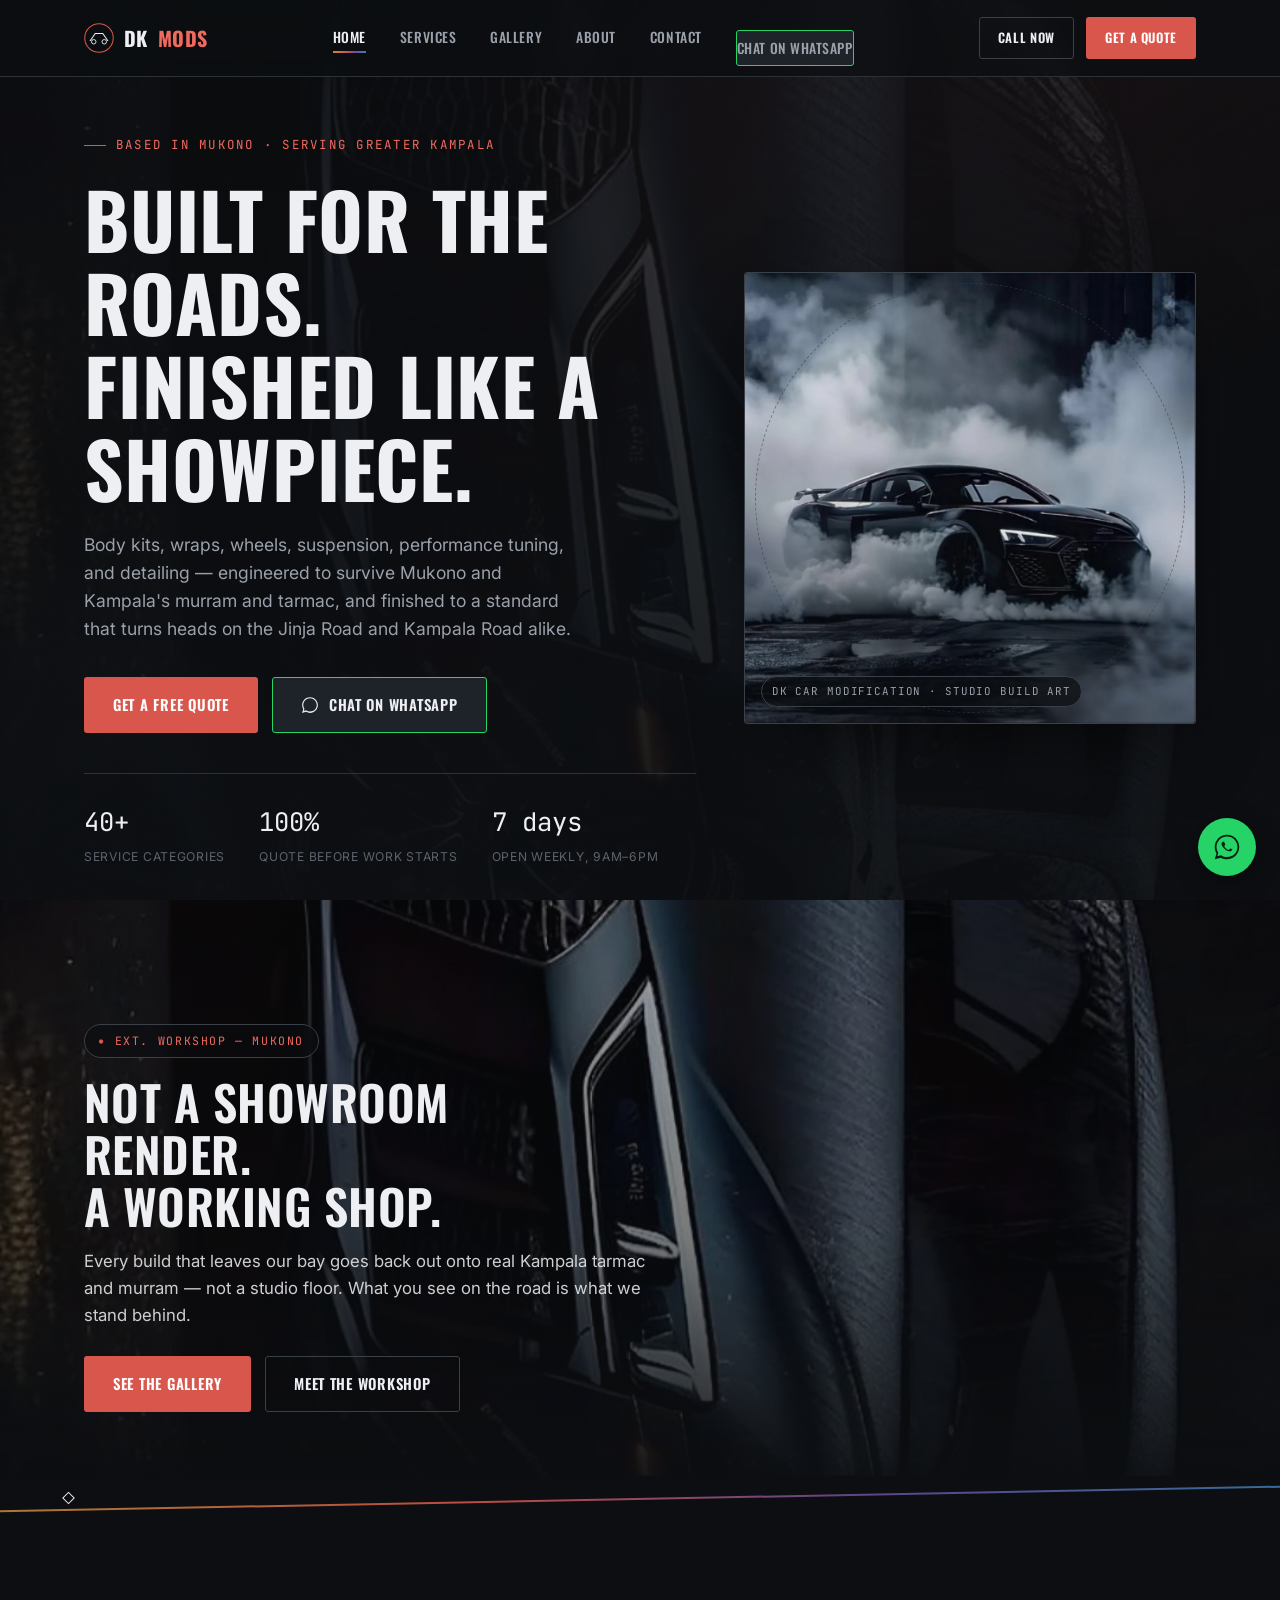
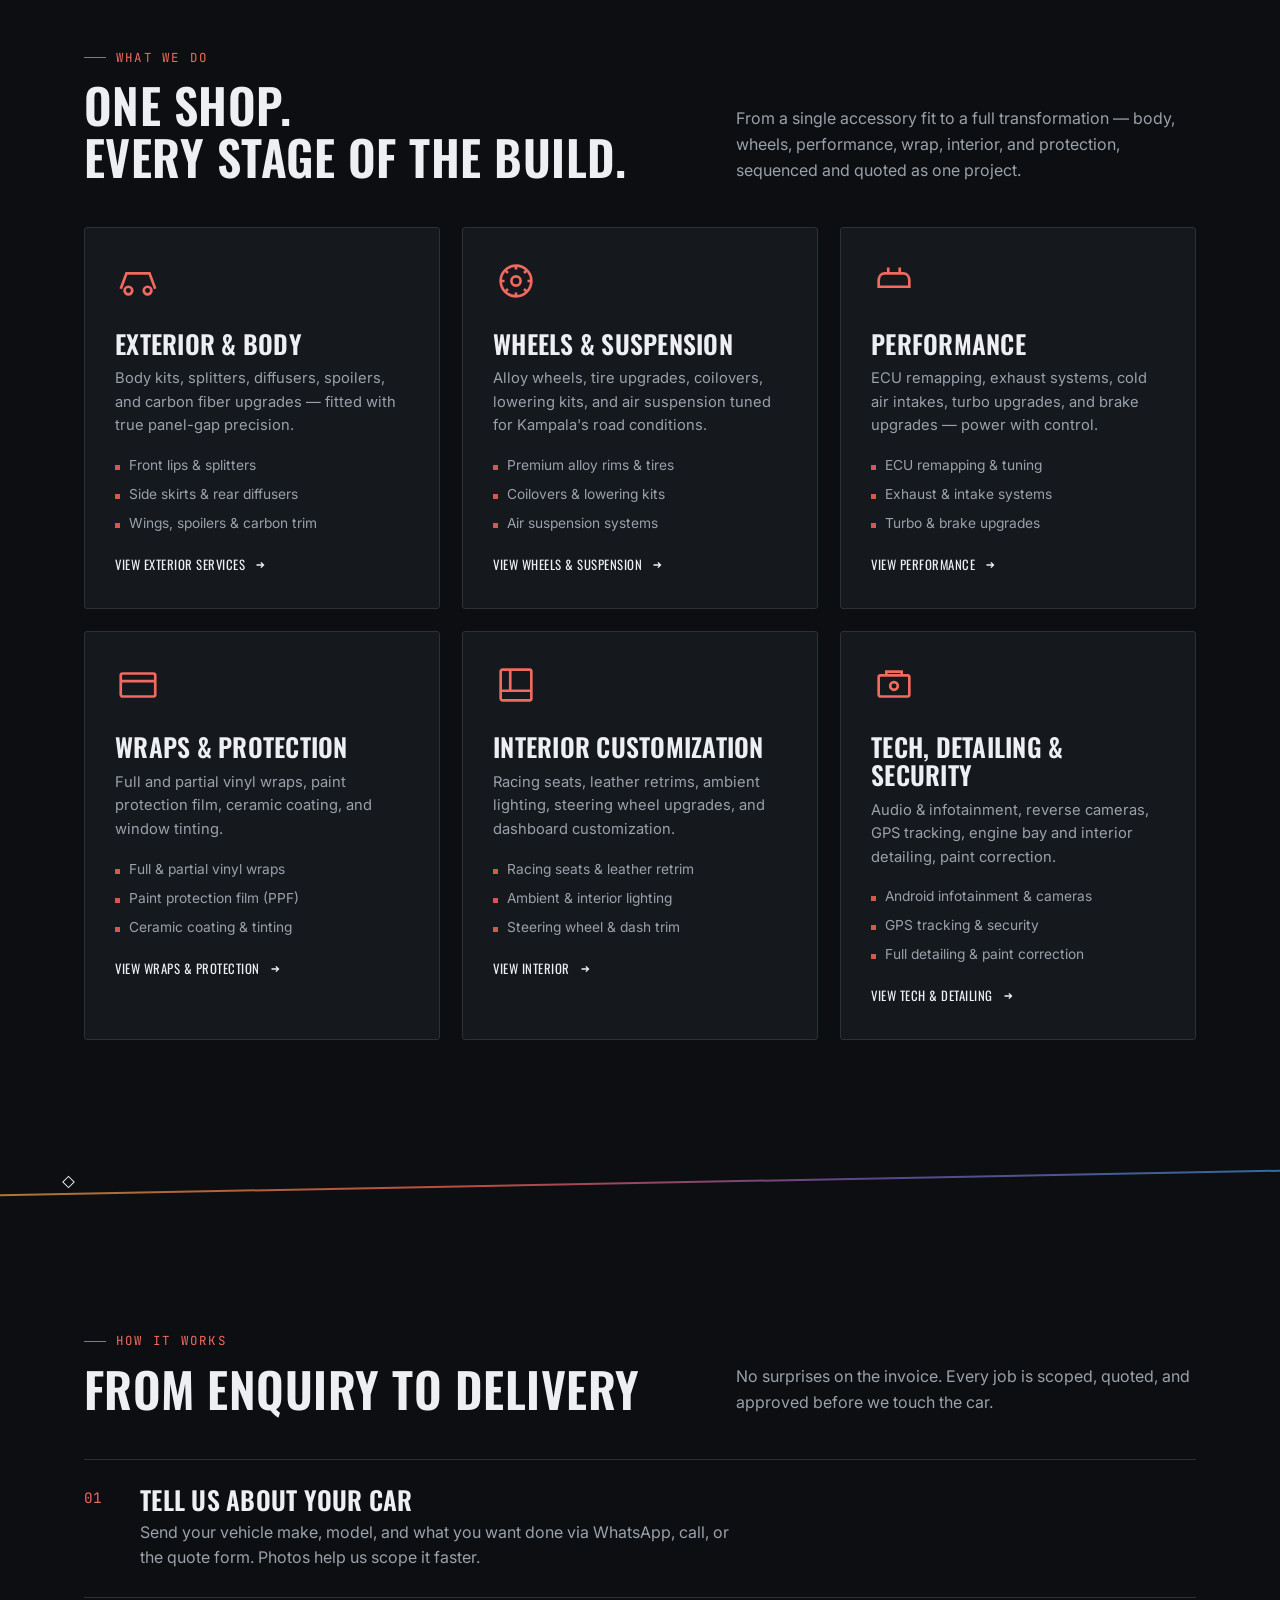
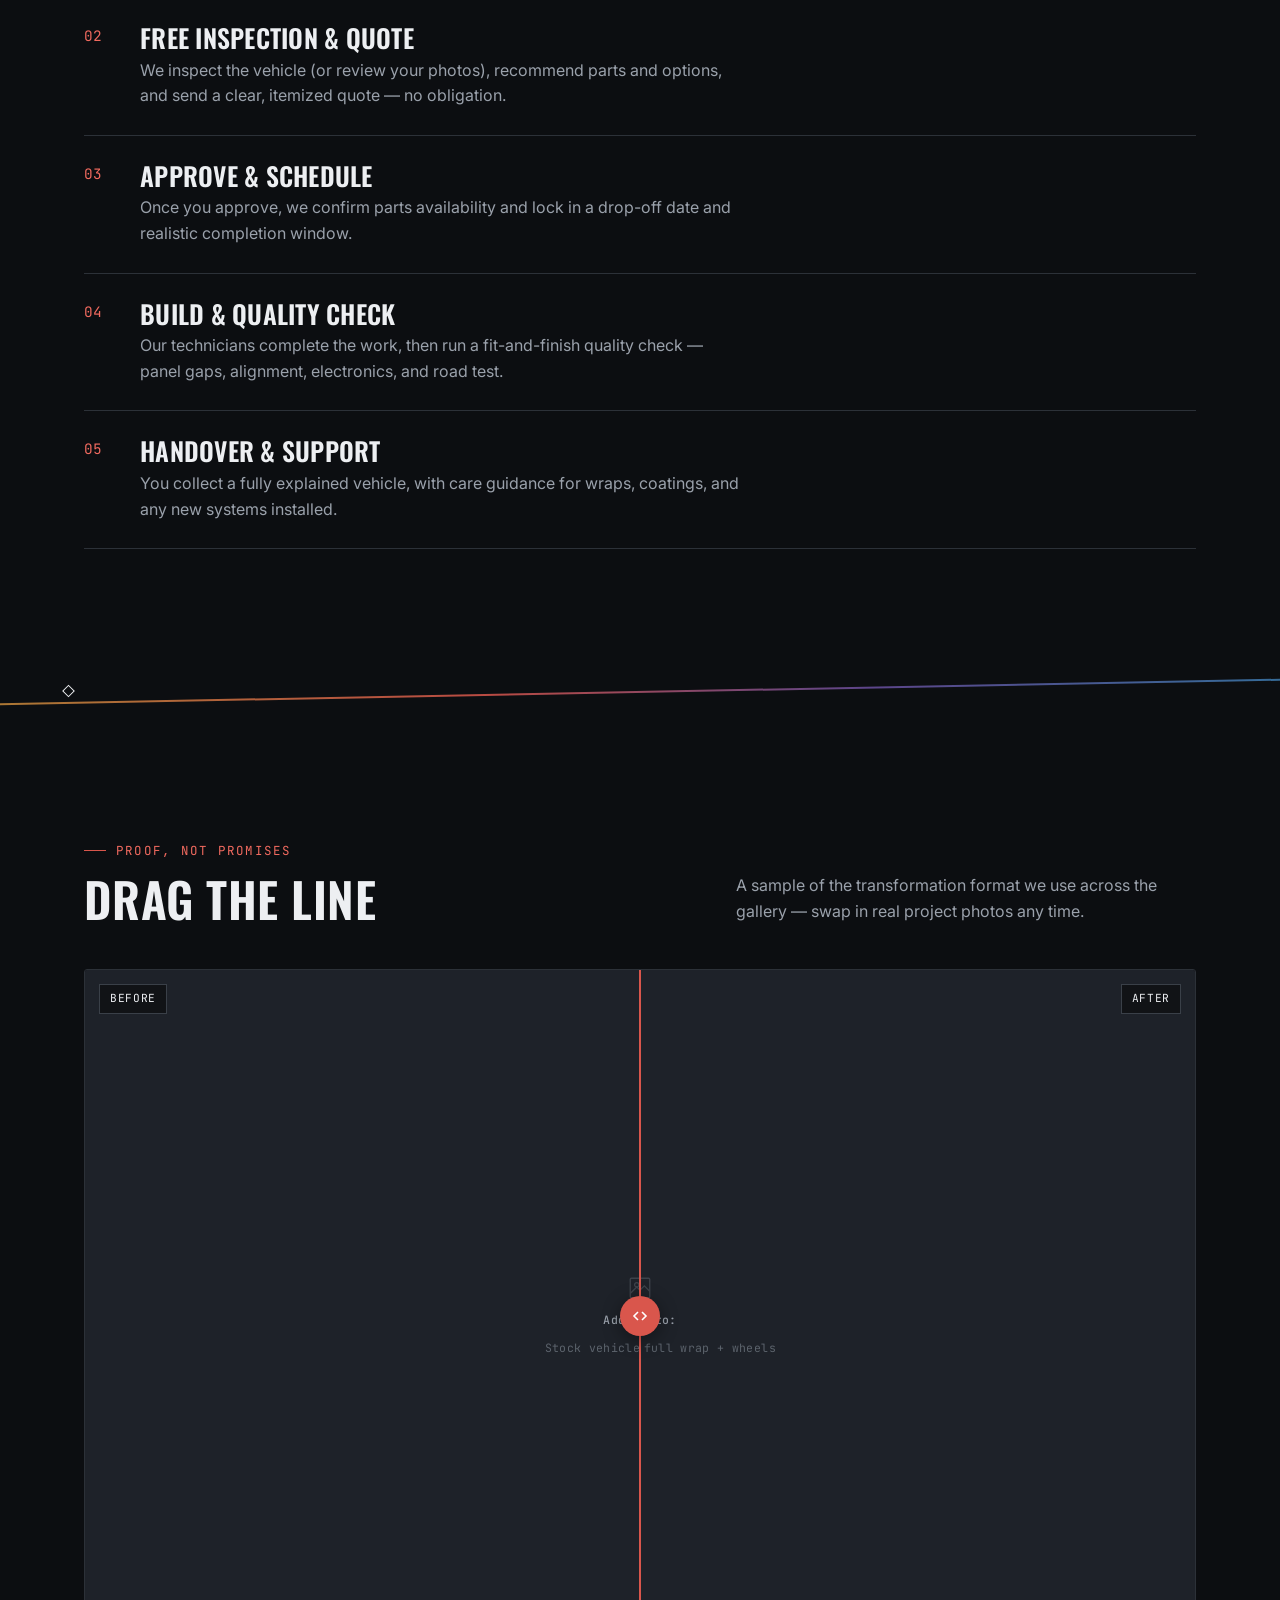
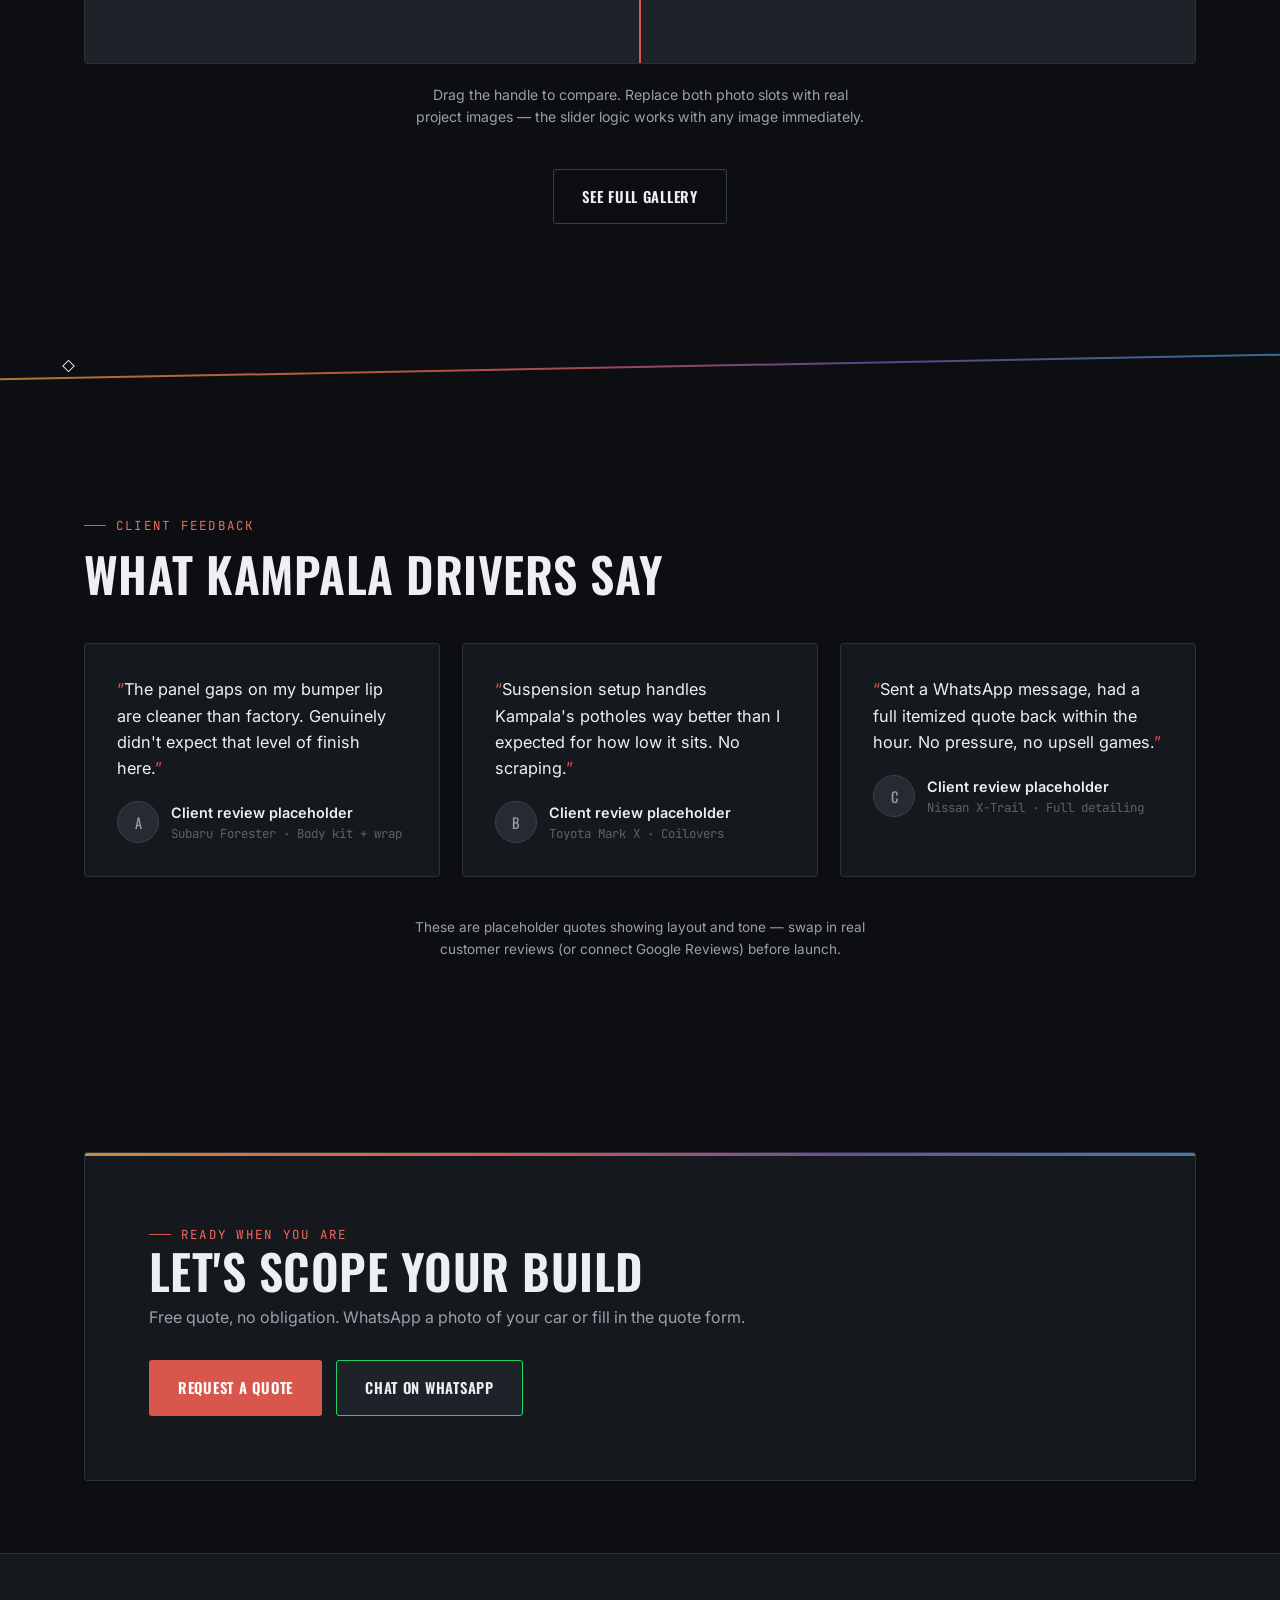
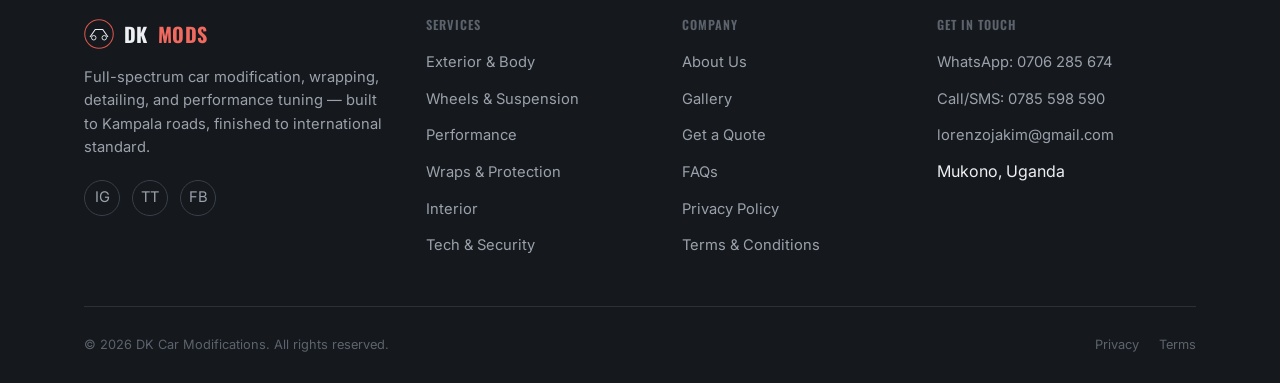
==== commit ee671925: "Add files via upload" ====
--- a/index.html
+++ b/index.html
@@ -8,13 +8,26 @@
 <link rel="icon" href="data:,">
 <link rel="stylesheet" href="css/style.css">
 <meta name="theme-color" content="#0C0E11">
+<!-- Open Graph / WhatsApp & social link previews -->
+<meta property="og:type" content="website">
+<meta property="og:site_name" content="DK Car Modifications">
+<meta property="og:title" content="DK Car Modifications | Kampala's Full-Service Car Mod & Detailing Shop">
+<meta property="og:description" content="Body kits, wraps, wheels, suspension, performance tuning, and detailing in Kampala, Uganda. Free quotes via WhatsApp or call.">
+<meta property="og:image" content="https://REPLACE-WITH-YOUR-DEPLOYED-DOMAIN/assets/img/dk-shopfront-burnout.jpg">
+<meta property="og:image:width" content="1079">
+<meta property="og:image:height" content="2159">
+<meta property="og:url" content="https://REPLACE-WITH-YOUR-DEPLOYED-DOMAIN/index.html">
+<meta name="twitter:card" content="summary_large_image">
+<meta name="twitter:title" content="DK Car Modifications | Kampala's Full-Service Car Mod & Detailing Shop">
+<meta name="twitter:description" content="Body kits, wraps, wheels, suspension, performance tuning, and detailing in Kampala, Uganda. Free quotes via WhatsApp or call.">
+<meta name="twitter:image" content="https://REPLACE-WITH-YOUR-DEPLOYED-DOMAIN/assets/img/dk-shopfront-burnout.jpg">
 <!-- Local business schema for SEO / Google Maps discovery -->
 <script type="application/ld+json">
 {
   "@context": "https://schema.org",
   "@type": "AutoRepair",
   "name": "DK Car Modifications",
-  "image": "",
+  "image": "https://REPLACE-WITH-YOUR-DEPLOYED-DOMAIN/assets/img/dk-shopfront-burnout.jpg",
   "telephone": "+256785598590",
   "email": "lorenzojakim@gmail.com",
   "areaServed": ["Mukono", "Kampala", "Uganda"],
@@ -76,7 +89,7 @@
     <div class="video-bg" aria-hidden="true">
       <!-- Drop a licensed workshop/driving clip at assets/video/hero-loop.mp4 (+ .webm) to activate.
            Until then this fails silently and the CSS gradient hero background (already in place) shows instead. -->
-      <video autoplay muted loop playsinline preload="none" poster="">
+      <video autoplay muted loop playsinline preload="none" poster="assets/img/dk-shopfront-burnout.jpg">
         <source src="assets/video/hero-loop.webm" type="video/webm">
         <source src="assets/video/hero-loop.mp4" type="video/mp4">
       </video>
@@ -101,31 +114,35 @@
       </div>
 
       <div class="hero-visual reveal">
+        <div class="kb-media" aria-hidden="true">
+          <picture>
+            <source srcset="assets/img/dk-brand-hero-engine.webp" type="image/webp">
+            <img src="assets/img/dk-brand-hero-engine.jpg" alt="" loading="eager">
+          </picture>
+        </div>
         <div class="hero-ring" aria-hidden="true"></div>
-        <svg viewBox="0 0 300 300" fill="none" xmlns="http://www.w3.org/2000/svg" aria-hidden="true">
-          <circle cx="150" cy="150" r="88" stroke="#2C3138" stroke-width="1"/>
-          <circle cx="150" cy="150" r="60" stroke="#D9564C" stroke-width="1.5"/>
-          <circle cx="150" cy="150" r="60" stroke="url(#heatgrad)" stroke-width="1.5" stroke-dasharray="6 340" stroke-dashoffset="0">
-            <animateTransform attributeName="transform" type="rotate" from="0 150 150" to="360 150 150" dur="6s" repeatCount="indefinite"/>
-          </circle>
-          <circle cx="150" cy="150" r="34" fill="#15181D" stroke="#3A4048" stroke-width="1"/>
-          <g stroke="#9AA1AB" stroke-width="1">
-            <line x1="150" y1="118" x2="150" y2="126"/>
-            <line x1="182" y1="150" x2="174" y2="150"/>
-            <line x1="150" y1="182" x2="150" y2="174"/>
-            <line x1="118" y1="150" x2="126" y2="150"/>
-          </g>
-          <line x1="150" y1="150" x2="170" y2="128" stroke="#EDEFF2" stroke-width="2" stroke-linecap="round"/>
-          <line x1="150" y1="150" x2="150" y2="120" stroke="#D9564C" stroke-width="2" stroke-linecap="round"/>
-          <defs>
-            <linearGradient id="heatgrad" x1="0" y1="0" x2="1" y2="1">
-              <stop offset="0%" stop-color="#C98A3B"/>
-              <stop offset="40%" stop-color="#D9564C"/>
-              <stop offset="70%" stop-color="#6B4FA0"/>
-              <stop offset="100%" stop-color="#3E7CB1"/>
-            </linearGradient>
-          </defs>
-        </svg>
+        <span class="hero-visual-tag">DK Car Modification &middot; studio build art</span>
+      </div>
+    </div>
+  </section>
+
+  <!-- ============ CINEMATIC BAND — the shop is real ============ -->
+  <section class="cine-band">
+    <div class="kb-media kb-slow" aria-hidden="true">
+      <picture>
+        <source srcset="assets/img/dk-shopfront-burnout.webp" type="image/webp">
+        <img src="assets/img/dk-shopfront-burnout.jpg" alt="A matte-grey Subaru pulling out of the DK Car Modifications workshop bay in Mukono, tyres smoking on the forecourt" loading="lazy">
+      </picture>
+    </div>
+    <div class="cine-band-content">
+      <div class="container">
+        <span class="scene-label reveal">Ext. Workshop &mdash; Mukono</span>
+        <h2 class="reveal">Not a showroom render.<br>A working shop.</h2>
+        <p class="lead reveal">Every build that leaves our bay goes back out onto real Kampala tarmac and murram &mdash; not a studio floor. What you see on the road is what we stand behind.</p>
+        <div class="cine-actions reveal">
+          <a href="gallery.html" class="btn btn-primary">See the Gallery</a>
+          <a href="about.html" class="btn btn-outline">Meet the Workshop</a>
+        </div>
       </div>
     </div>
   </section>
--- a/css/style.css
+++ b/css/style.css
@@ -264,6 +264,21 @@
     radial-gradient(900px 600px at 10% 95%, rgba(62,124,177,0.14), transparent 60%),
     var(--ink);
 }
+.hero::before {
+  content: '';
+  position: absolute; inset: -20%;
+  background: linear-gradient(115deg, transparent 40%, rgba(217,86,76,0.05) 48%, rgba(255,255,255,0.04) 50%, rgba(62,124,177,0.05) 52%, transparent 60%);
+  animation: heatsweep 9s ease-in-out infinite;
+  pointer-events: none;
+  z-index: 0;
+}
+@keyframes heatsweep {
+  0%, 100% { transform: translateX(-12%) translateY(-4%); }
+  50% { transform: translateX(12%) translateY(4%); }
+}
+@media (prefers-reduced-motion: reduce) {
+  .hero::before { animation: none; }
+}
 .hero-grid {
   display: grid;
   grid-template-columns: 1.15fr 0.85fr;
@@ -739,3 +754,180 @@
   outline: 2px solid var(--accent-strong);
   outline-offset: 3px;
 }
+
+/* ==========================================================================
+   CINEMATIC LAYER — Ken Burns motion, full-bleed bands, lightbox
+   Added when real project photography replaced placeholder slots.
+   All motion respects prefers-reduced-motion via the global rule above.
+   ========================================================================== */
+
+/* ---- Ken Burns media: slow zoom/drift loop on any real photo ---- */
+.kb-media {
+  position: relative;
+  overflow: hidden;
+  background: var(--surface-2);
+}
+.kb-media picture,
+.kb-media img {
+  position: absolute;
+  inset: 0;
+  width: 100%;
+  height: 100%;
+  object-fit: cover;
+  display: block;
+  animation: kenburns 26s ease-in-out infinite alternate;
+  will-change: transform;
+}
+.kb-media.kb-slow img { animation-duration: 38s; }
+.kb-media.kb-alt img { animation-name: kenburns-alt; animation-duration: 30s; }
+@keyframes kenburns {
+  0%   { transform: scale(1.06) translate(0, 0); }
+  100% { transform: scale(1.16) translate(-1.6%, -1.2%); }
+}
+@keyframes kenburns-alt {
+  0%   { transform: scale(1.14) translate(-1.4%, 0.8%); }
+  100% { transform: scale(1.04) translate(0.6%, -0.6%); }
+}
+
+/* ---- Hero visual: real photo replaces line-art placeholder ---- */
+.hero-visual {
+  border-radius: var(--radius);
+  border: 1px solid var(--hairline-strong);
+  box-shadow: 0 30px 70px -20px rgba(0,0,0,0.6);
+}
+.hero-visual .kb-media { position: absolute; inset: 0; border-radius: inherit; }
+.hero-visual .kb-media::after {
+  content: '';
+  position: absolute; inset: 0;
+  background: linear-gradient(200deg, transparent 45%, rgba(12,14,17,0.55) 100%);
+  z-index: 1;
+}
+.hero-visual .hero-ring { z-index: 2; inset: 10px; opacity: 0.55; }
+.hero-visual .hero-visual-tag {
+  position: absolute; left: 16px; bottom: 16px; z-index: 3;
+  font-family: var(--font-mono); font-size: 0.68rem; letter-spacing: 0.08em;
+  text-transform: uppercase; color: var(--text-muted);
+  background: rgba(12,14,17,0.72); border: 1px solid var(--hairline-strong);
+  padding: 6px 10px; border-radius: 999px;
+}
+
+/* ---- Cinematic band: full-bleed image section with scene-label overlay ---- */
+.cine-band {
+  position: relative;
+  min-height: 64vh;
+  display: flex;
+  align-items: flex-end;
+  overflow: hidden;
+  isolation: isolate;
+}
+.cine-band .kb-media { position: absolute; inset: 0; z-index: 0; }
+.cine-band::before {
+  content: '';
+  position: absolute; inset: 0; z-index: 1;
+  background:
+    linear-gradient(0deg, rgba(12,14,17,0.96) 0%, rgba(12,14,17,0.55) 42%, rgba(12,14,17,0.35) 100%),
+    linear-gradient(100deg, rgba(12,14,17,0.35) 0%, transparent 55%);
+}
+.cine-band-content {
+  position: relative; z-index: 2;
+  width: 100%;
+  padding: clamp(48px, 9vw, 96px) 0 clamp(40px, 6vw, 64px);
+}
+.scene-label {
+  font-family: var(--font-mono);
+  font-size: 0.72rem;
+  letter-spacing: 0.14em;
+  text-transform: uppercase;
+  color: var(--accent-strong);
+  display: inline-flex;
+  align-items: center;
+  gap: 10px;
+  margin-bottom: 18px;
+  border: 1px solid var(--hairline-strong);
+  padding: 7px 14px;
+  border-radius: 999px;
+  background: rgba(12,14,17,0.55);
+  backdrop-filter: blur(6px);
+}
+.scene-label::before { content: '\25CF'; color: var(--accent); font-size: 0.6em; animation: pulse-rec 1.8s ease-in-out infinite; }
+@keyframes pulse-rec { 0%,100% { opacity: 1; } 50% { opacity: 0.25; } }
+.cine-band h2 { max-width: 18ch; margin-bottom: 16px; }
+.cine-band p.lead { color: rgba(237,239,242,0.86); max-width: 52ch; margin-bottom: 28px; font-size: 1.05rem; }
+.cine-band .cine-actions { display: flex; gap: 14px; flex-wrap: wrap; }
+.cine-band-note {
+  position: relative; z-index: 2;
+  font-family: var(--font-mono); font-size: 0.72rem; color: var(--text-faint);
+  margin-top: 22px; max-width: 60ch;
+}
+
+/* Page-hero atmosphere wash (interior pages) */
+.page-hero { position: relative; overflow: hidden; isolation: isolate; }
+.page-hero .kb-media { position: absolute; inset: 0; z-index: 0; opacity: 0.4; }
+.page-hero .kb-media::after {
+  content: '';
+  position: absolute; inset: 0;
+  background: linear-gradient(180deg, rgba(12,14,17,0.55) 0%, rgba(12,14,17,0.96) 88%), var(--ink);
+  mix-blend-mode: normal;
+}
+.page-hero > .container { position: relative; z-index: 1; }
+
+/* ---- Real-photo card treatment (replaces .photo-slot when populated) ---- */
+.photo-card { position: relative; overflow: hidden; }
+.photo-card .kb-media { position: absolute; inset: 0; }
+.photo-card-caption {
+  position: absolute; left: 0; right: 0; bottom: 0; z-index: 2;
+  padding: 16px 18px;
+  background: linear-gradient(0deg, rgba(12,14,17,0.92) 0%, transparent 100%);
+}
+.photo-card-caption b { display: block; font-size: 0.86rem; color: var(--text); font-family: var(--font-display); text-transform: uppercase; letter-spacing: 0.02em; }
+.photo-card-caption span { font-size: 0.74rem; color: var(--text-faint); font-family: var(--font-mono); }
+.photo-card[data-lightbox] { cursor: zoom-in; }
+.photo-card .zoom-hint {
+  position: absolute; top: 12px; right: 12px; z-index: 2;
+  width: 32px; height: 32px; border-radius: 50%;
+  background: rgba(12,14,17,0.6); border: 1px solid var(--hairline-strong);
+  display: flex; align-items: center; justify-content: center;
+  opacity: 0; transform: scale(0.85);
+  transition: opacity 0.2s, transform 0.2s;
+}
+.photo-card:hover .zoom-hint { opacity: 1; transform: scale(1); }
+.photo-card .zoom-hint svg { width: 15px; height: 15px; color: var(--text); }
+
+/* Studio-art badge — distinguishes brand/concept renders from completed client jobs */
+.badge-concept {
+  position: absolute; top: 12px; left: 12px; z-index: 2;
+  font-family: var(--font-mono); font-size: 0.64rem; letter-spacing: 0.07em;
+  text-transform: uppercase; color: var(--text);
+  background: rgba(12,14,17,0.72); border: 1px solid var(--hairline-strong);
+  padding: 5px 9px; border-radius: 999px;
+}
+
+/* ---- Lightbox ---- */
+.lightbox {
+  position: fixed; inset: 0; z-index: 200;
+  background: rgba(6,7,9,0.94);
+  display: flex; align-items: center; justify-content: center;
+  padding: 40px;
+  opacity: 0; pointer-events: none;
+  transition: opacity 0.3s var(--ease);
+}
+.lightbox.is-open { opacity: 1; pointer-events: auto; }
+.lightbox img { max-width: min(1100px, 92vw); max-height: 84vh; border-radius: var(--radius); box-shadow: 0 30px 80px rgba(0,0,0,0.6); }
+.lightbox-caption { position: absolute; left: 0; right: 0; bottom: 24px; text-align: center; color: var(--text-muted); font-family: var(--font-mono); font-size: 0.78rem; }
+.lightbox-close {
+  position: absolute; top: 22px; right: 26px;
+  width: 44px; height: 44px; border-radius: 50%;
+  background: var(--surface); border: 1px solid var(--hairline-strong);
+  display: flex; align-items: center; justify-content: center;
+  color: var(--text);
+}
+.lightbox-close svg { width: 18px; height: 18px; }
+
+@media (max-width: 700px) {
+  .cine-band { min-height: 52vh; }
+}
+
+/* Video showcase — blurred still backdrop so the "add video" state feels intentional, not empty */
+.video-showcase .video-backdrop { position: absolute; inset: 0; z-index: 0; }
+.video-showcase .video-backdrop img { width: 100%; height: 100%; object-fit: cover; filter: blur(18px) brightness(0.55) saturate(1.1); transform: scale(1.15); }
+.video-showcase .video-fallback { z-index: 1; background: rgba(12,14,17,0.5); backdrop-filter: blur(2px); }
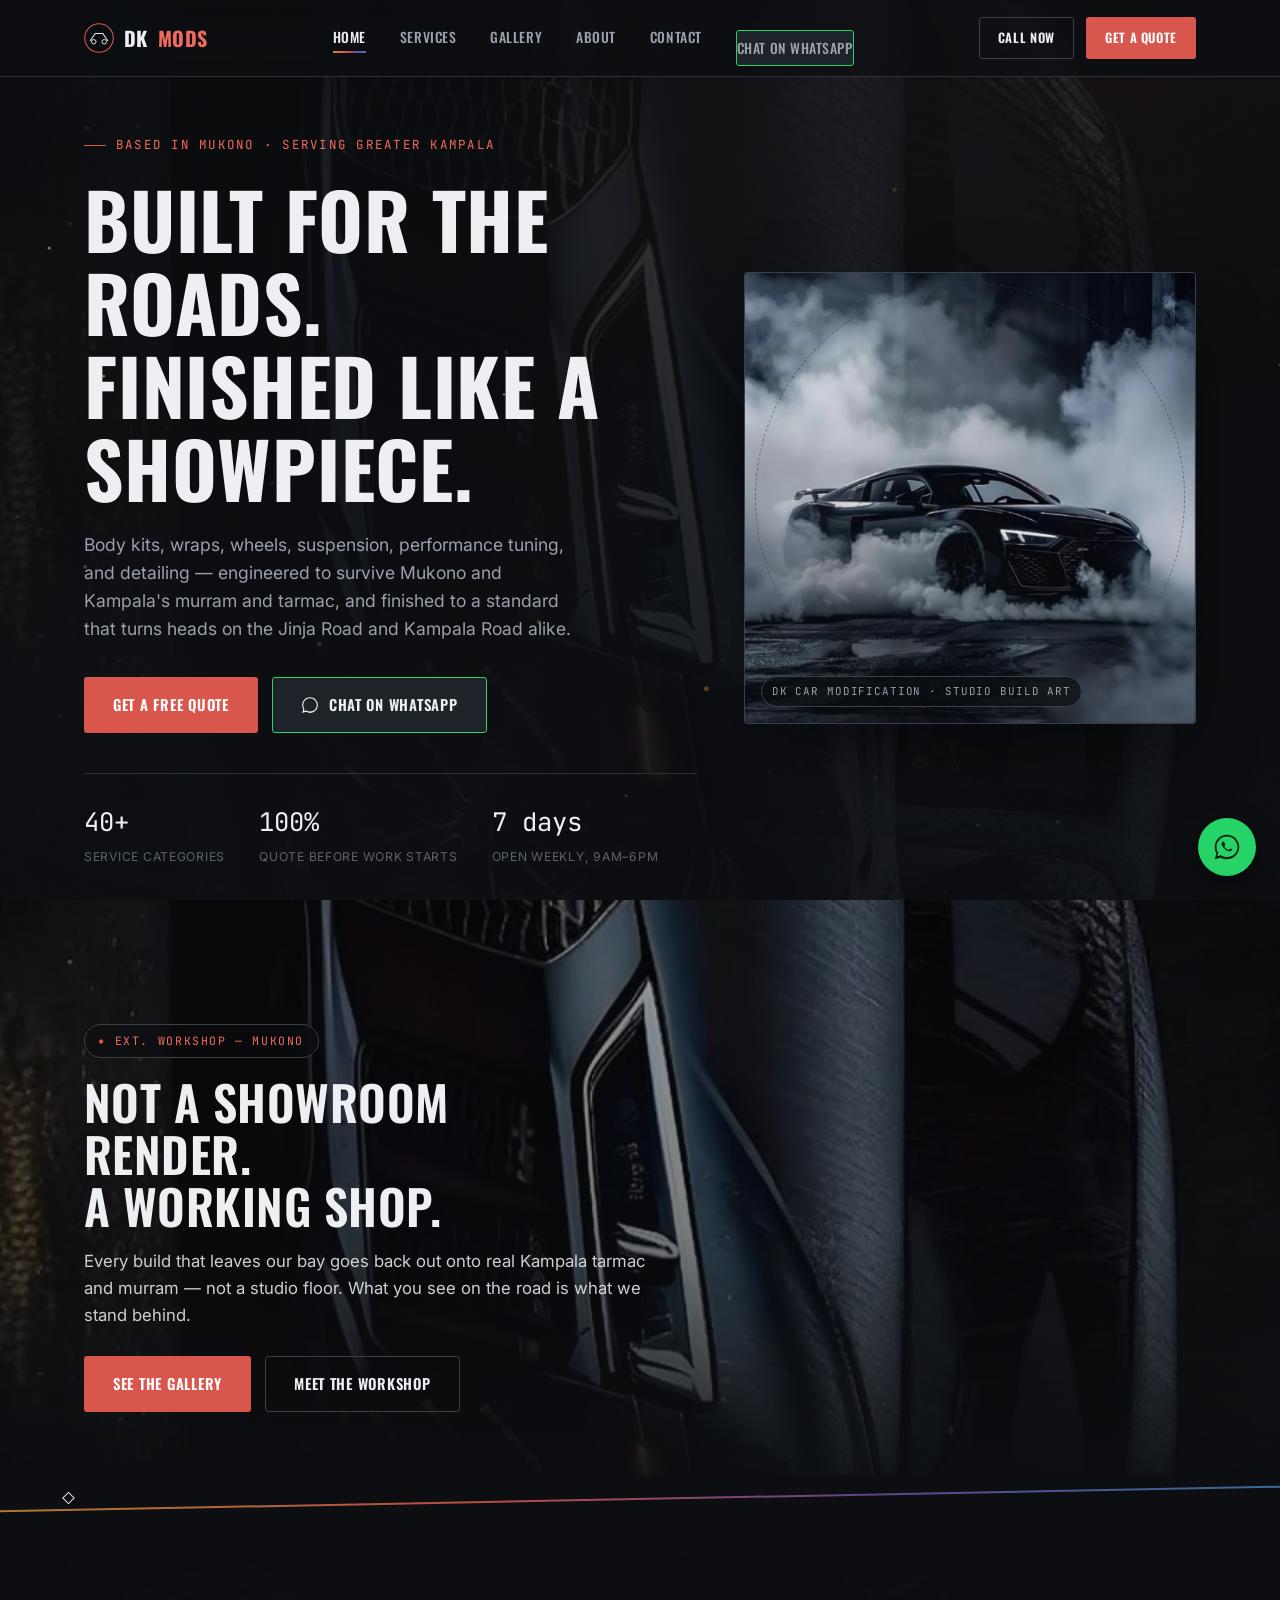
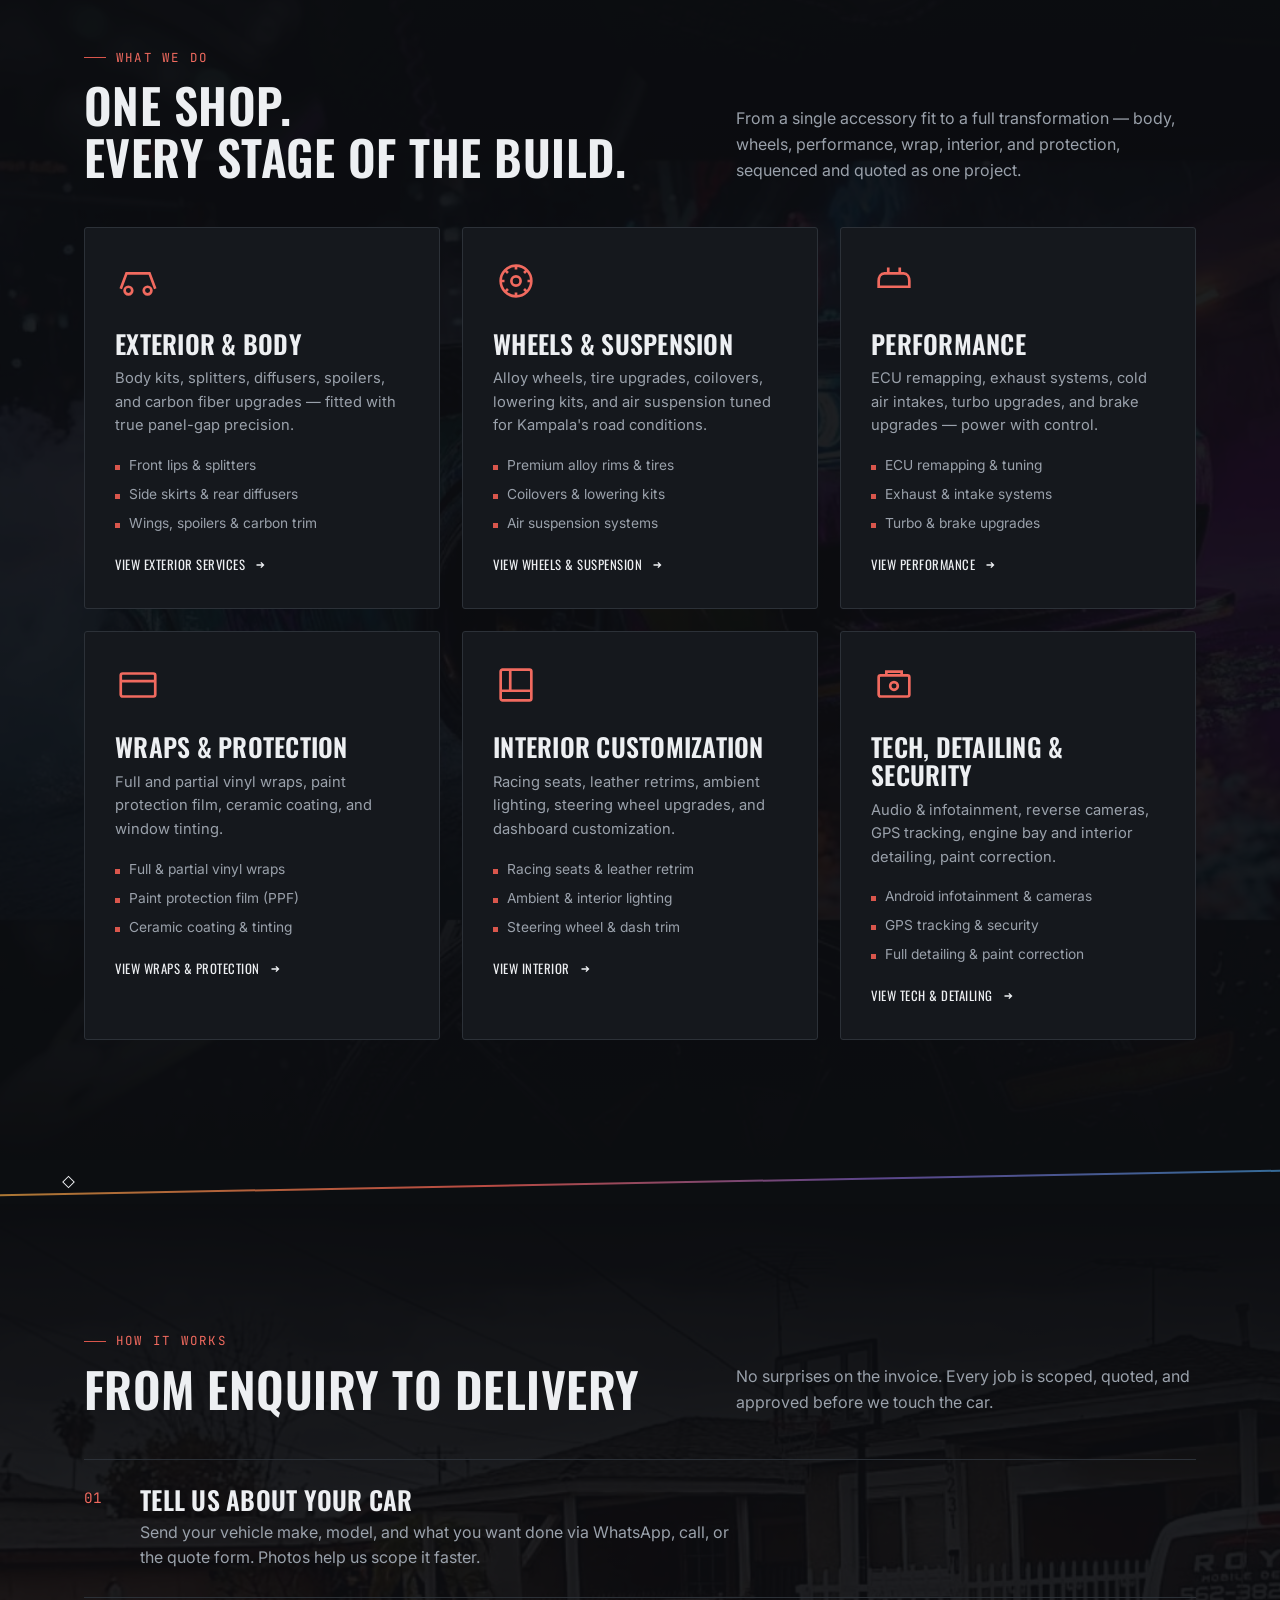
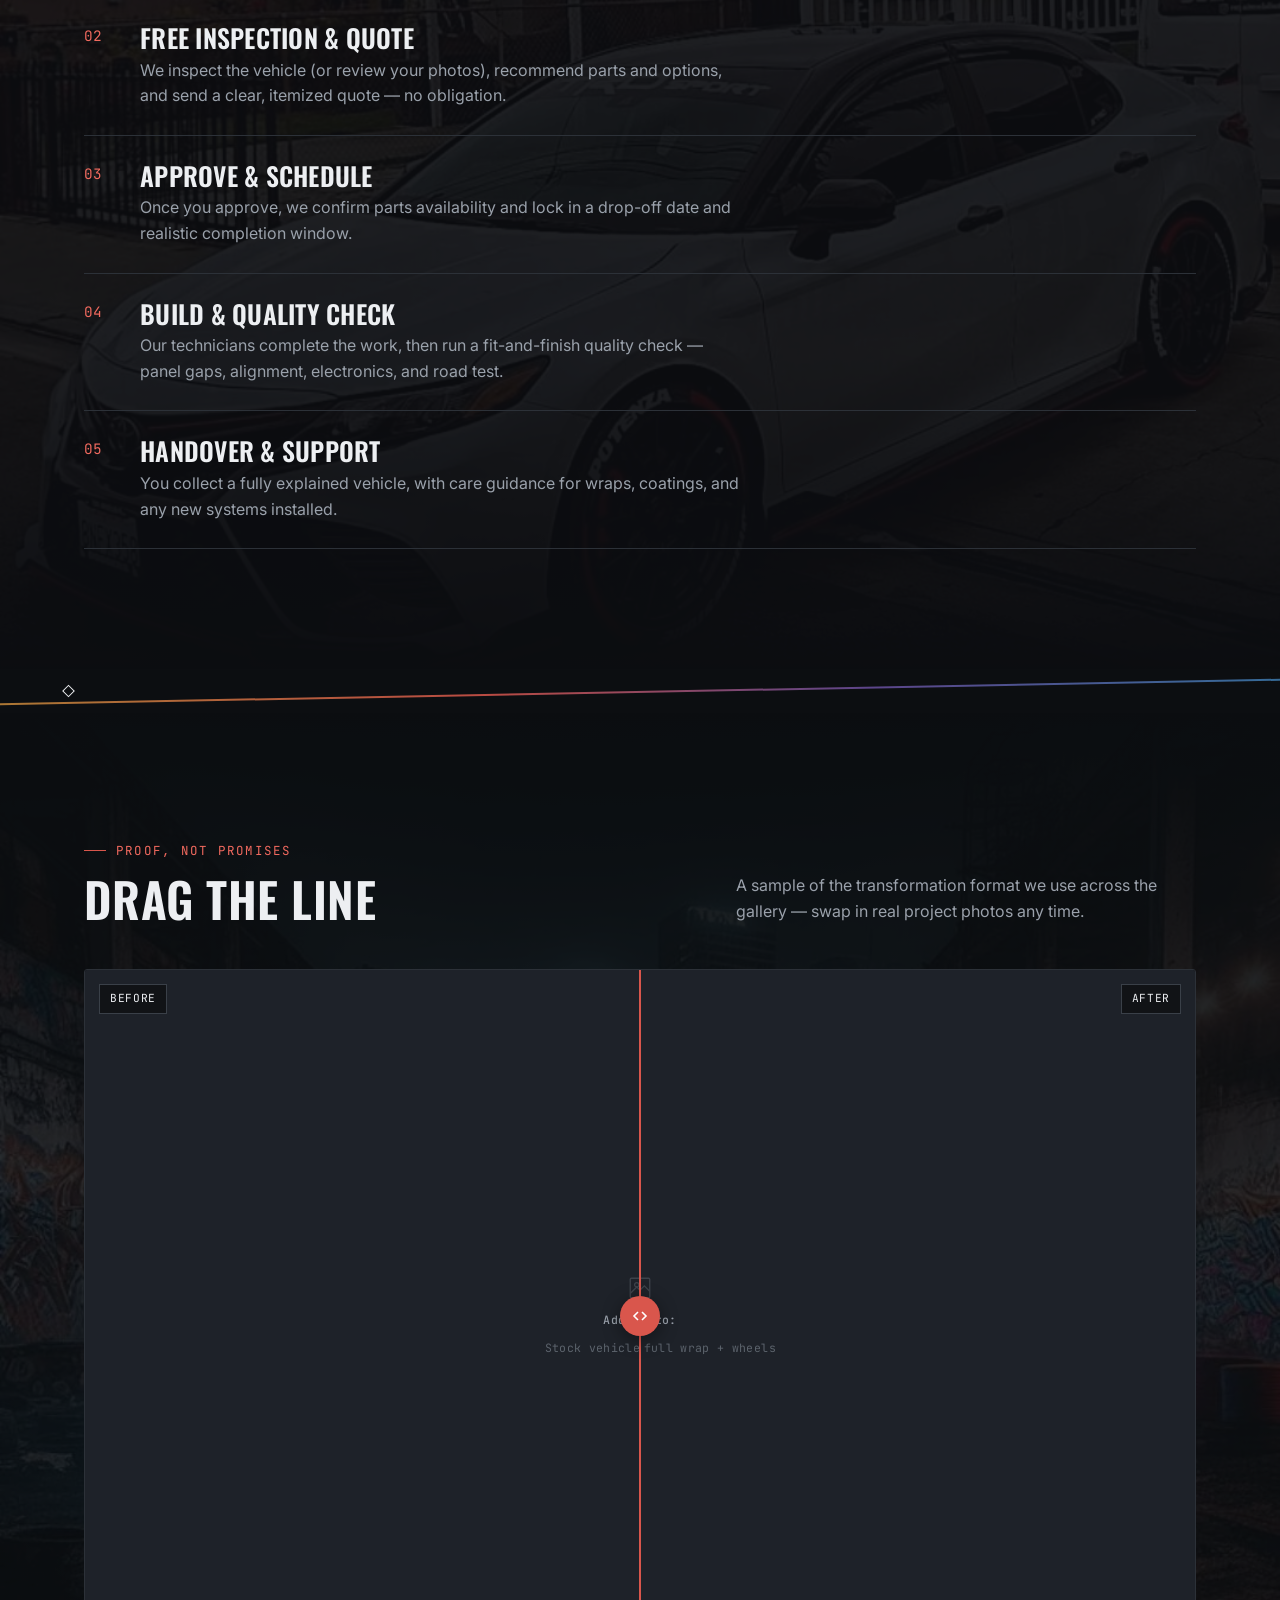
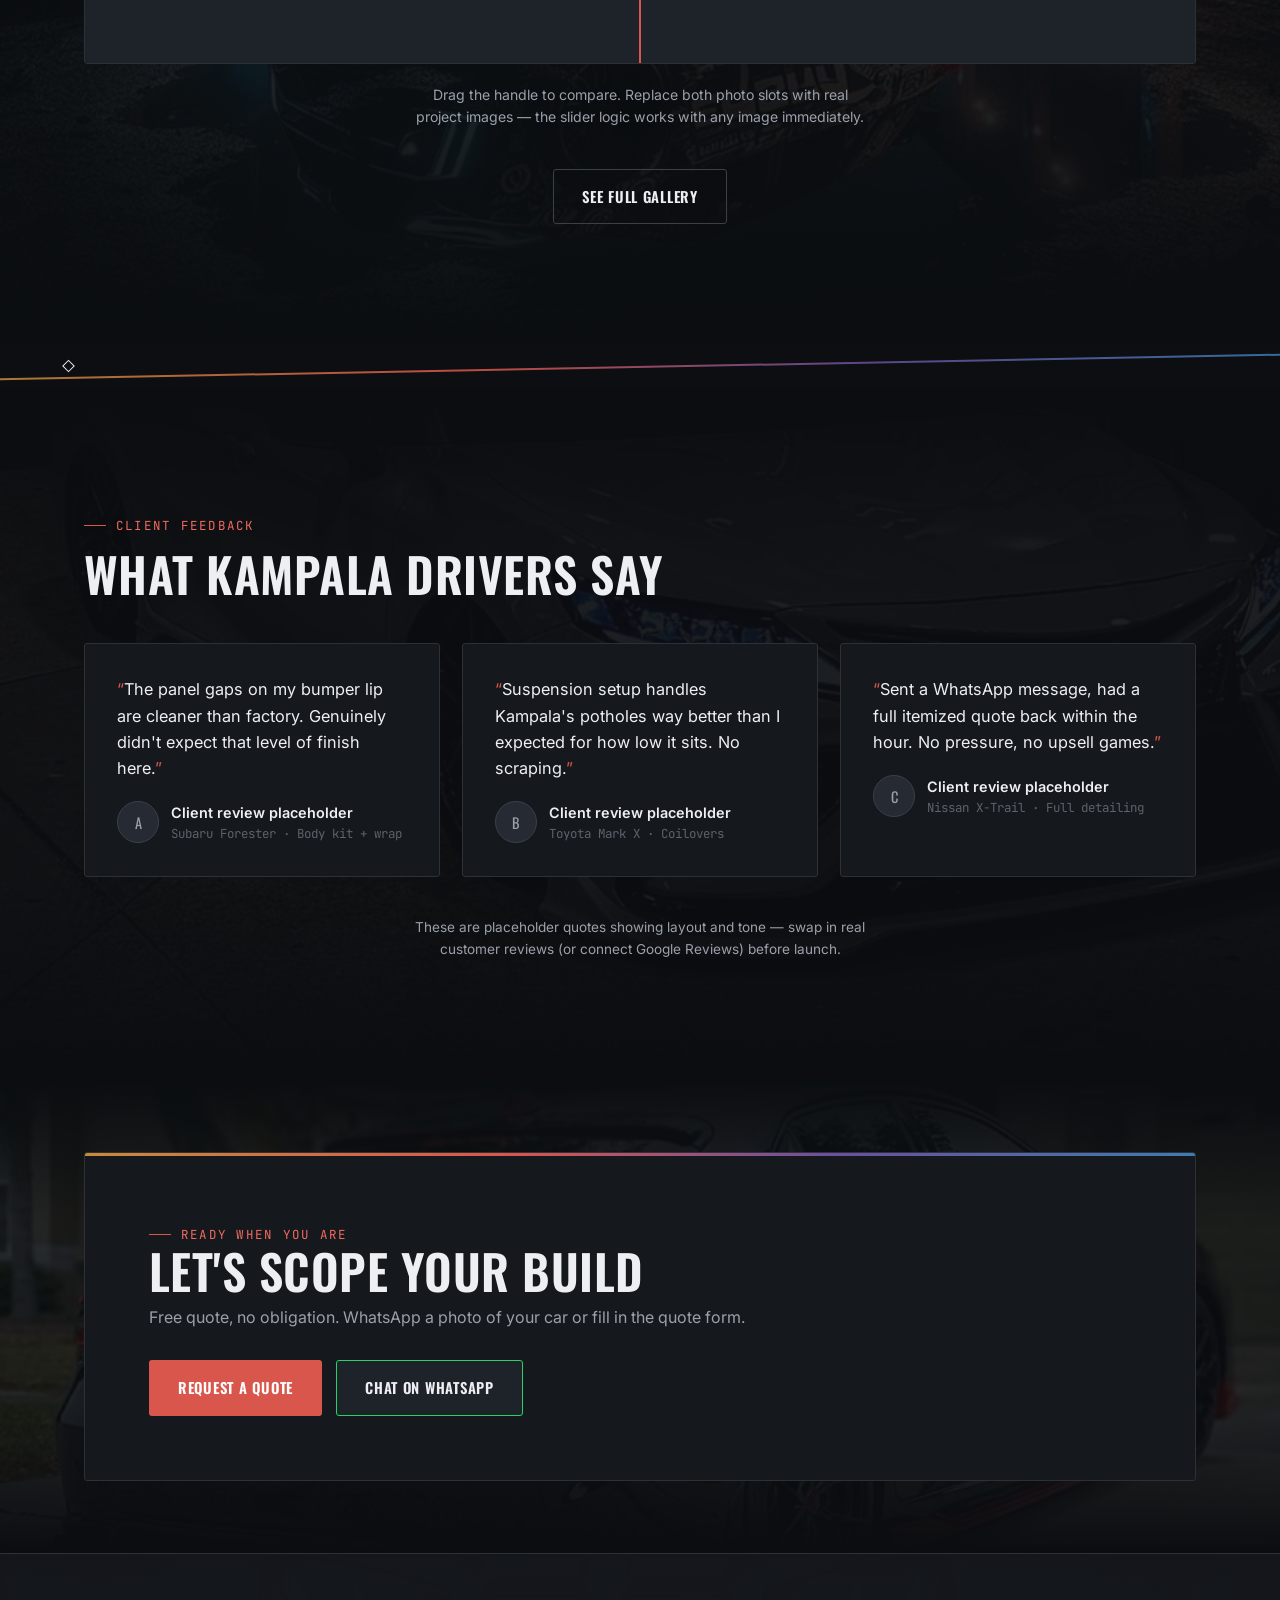
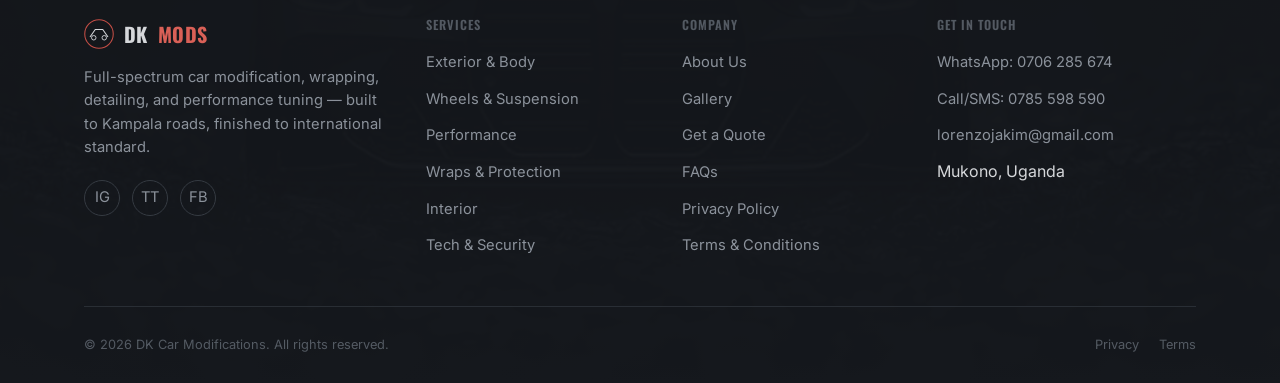
==== commit 355caa41: "Add files via upload" ====
--- a/index.html
+++ b/index.html
@@ -86,6 +86,7 @@
 
   <!-- ============ HERO ============ -->
   <section class="hero">
+    <canvas id="emberCanvas" aria-hidden="true"></canvas>
     <div class="video-bg" aria-hidden="true">
       <!-- Drop a licensed workshop/driving clip at assets/video/hero-loop.mp4 (+ .webm) to activate.
            Until then this fails silently and the CSS gradient hero background (already in place) shows instead. -->
@@ -150,7 +151,10 @@
   <div class="panel-gap" aria-hidden="true"></div>
 
   <!-- ============ SERVICES TEASER ============ -->
-  <section class="section" id="services">
+  <section class="section section-media" id="services">
+    <div class="section-media-bg bg-right" aria-hidden="true">
+      <picture><source srcset="assets/img/dk-atmosphere-raptor.webp" type="image/webp"><img src="assets/img/dk-atmosphere-raptor.jpg" alt="" loading="lazy"></picture>
+    </div>
     <div class="container">
       <div class="section-head reveal">
         <div>
@@ -239,7 +243,10 @@
   <div class="panel-gap" aria-hidden="true"></div>
 
   <!-- ============ PROCESS ============ -->
-  <section class="section">
+  <section class="section section-media">
+    <div class="section-media-bg bg-left" aria-hidden="true">
+      <picture><source srcset="assets/img/dk-atmosphere-hilux.webp" type="image/webp"><img src="assets/img/dk-atmosphere-hilux.jpg" alt="" loading="lazy"></picture>
+    </div>
     <div class="container">
       <div class="section-head reveal">
         <div><span class="eyebrow">How It Works</span><h2>From enquiry to delivery</h2></div>
@@ -273,7 +280,10 @@
   <div class="panel-gap" aria-hidden="true"></div>
 
   <!-- ============ BEFORE / AFTER TEASER ============ -->
-  <section class="section">
+  <section class="section section-media">
+    <div class="section-media-bg bg-right bg-strong" aria-hidden="true">
+      <picture><source srcset="assets/img/dk-atmosphere-harrier.webp" type="image/webp"><img src="assets/img/dk-atmosphere-harrier.jpg" alt="" loading="lazy"></picture>
+    </div>
     <div class="container">
       <div class="section-head reveal">
         <div><span class="eyebrow">Proof, Not Promises</span><h2>Drag the line</h2></div>
@@ -311,7 +321,10 @@
   <div class="panel-gap" aria-hidden="true"></div>
 
   <!-- ============ TESTIMONIALS ============ -->
-  <section class="section">
+  <section class="section section-media">
+    <div class="section-media-bg bg-left" aria-hidden="true">
+      <picture><source srcset="assets/img/dk-atmosphere-kampala-road.webp" type="image/webp"><img src="assets/img/dk-atmosphere-kampala-road.jpg" alt="" loading="lazy"></picture>
+    </div>
     <div class="container">
       <div class="section-head reveal">
         <div><span class="eyebrow">Client Feedback</span><h2>What Kampala drivers say</h2></div>
@@ -344,7 +357,10 @@
   </section>
 
   <!-- ============ CTA BAND ============ -->
-  <section class="section-tight">
+  <section class="section-tight section-media">
+    <div class="section-media-bg bg-strong" aria-hidden="true">
+      <picture><source srcset="assets/img/dk-brand-hero-gtr.webp" type="image/webp"><img src="assets/img/dk-brand-hero-gtr.jpg" alt="" loading="lazy"></picture>
+    </div>
     <div class="container">
       <div class="cta-band reveal">
         <div>
@@ -363,6 +379,9 @@
 </main>
 
 <footer class="site-footer">
+  <div class="section-media-bg" aria-hidden="true">
+    <picture><source srcset="assets/img/dk-brand-hero-sti.webp" type="image/webp"><img src="assets/img/dk-brand-hero-sti.jpg" alt="" loading="lazy"></picture>
+  </div>
   <div class="container">
     <div class="footer-grid">
       <div class="footer-col footer-brand">
--- a/css/style.css
+++ b/css/style.css
@@ -931,3 +931,41 @@
 .video-showcase .video-backdrop { position: absolute; inset: 0; z-index: 0; }
 .video-showcase .video-backdrop img { width: 100%; height: 100%; object-fit: cover; filter: blur(18px) brightness(0.55) saturate(1.1); transform: scale(1.15); }
 .video-showcase .video-fallback { z-index: 1; background: rgba(12,14,17,0.5); backdrop-filter: blur(2px); }
+
+/* ==========================================================================
+   AMBIENT DEPTH LAYER — every section carries real imagery, nothing reads
+   as unfinished. Reusable low-opacity Ken Burns wash for otherwise-flat
+   sections, plus a tasteful ember-spark canvas for hero-adjacent moments.
+   ========================================================================== */
+
+.section-media { position: relative; isolation: isolate; overflow: hidden; }
+.section-media-bg {
+  position: absolute; inset: 0; z-index: 0;
+  opacity: 0.16;
+}
+.section-media-bg img { width: 100%; height: 100%; object-fit: cover; animation: kenburns 34s ease-in-out infinite alternate; }
+.section-media-bg::after {
+  content: '';
+  position: absolute; inset: 0;
+  background: linear-gradient(180deg, var(--ink) 0%, rgba(12,14,17,0.55) 30%, rgba(12,14,17,0.55) 70%, var(--ink) 100%);
+}
+.section-media > .container { position: relative; z-index: 1; }
+.section-media-bg.bg-strong { opacity: 0.28; }
+.section-media-bg.bg-right img { object-position: right center; }
+.section-media-bg.bg-left img { object-position: left center; }
+
+/* Footer atmosphere — subtle, so the site never fades to a flat dead-end */
+footer.site-footer { position: relative; isolation: isolate; overflow: hidden; }
+footer.site-footer .section-media-bg { opacity: 0.1; }
+footer.site-footer .section-media-bg::after { background: linear-gradient(180deg, var(--ink) 0%, rgba(12,14,17,0.7) 40%, var(--surface) 100%); }
+
+/* Ember canvas — small drifting sparks over hero / cine-band moments only */
+#emberCanvas { position: absolute; inset: 0; z-index: 1; pointer-events: none; mix-blend-mode: screen; opacity: 0.75; }
+
+/* Category-tinted media washes on Services (reusing shared assets, distinct crops/tints per section) */
+.svc-media-wrap { position: relative; }
+.svc-media-wrap .section-media-bg { opacity: 0.14; }
+
+@media (prefers-reduced-motion: reduce) {
+  #emberCanvas { display: none; }
+}
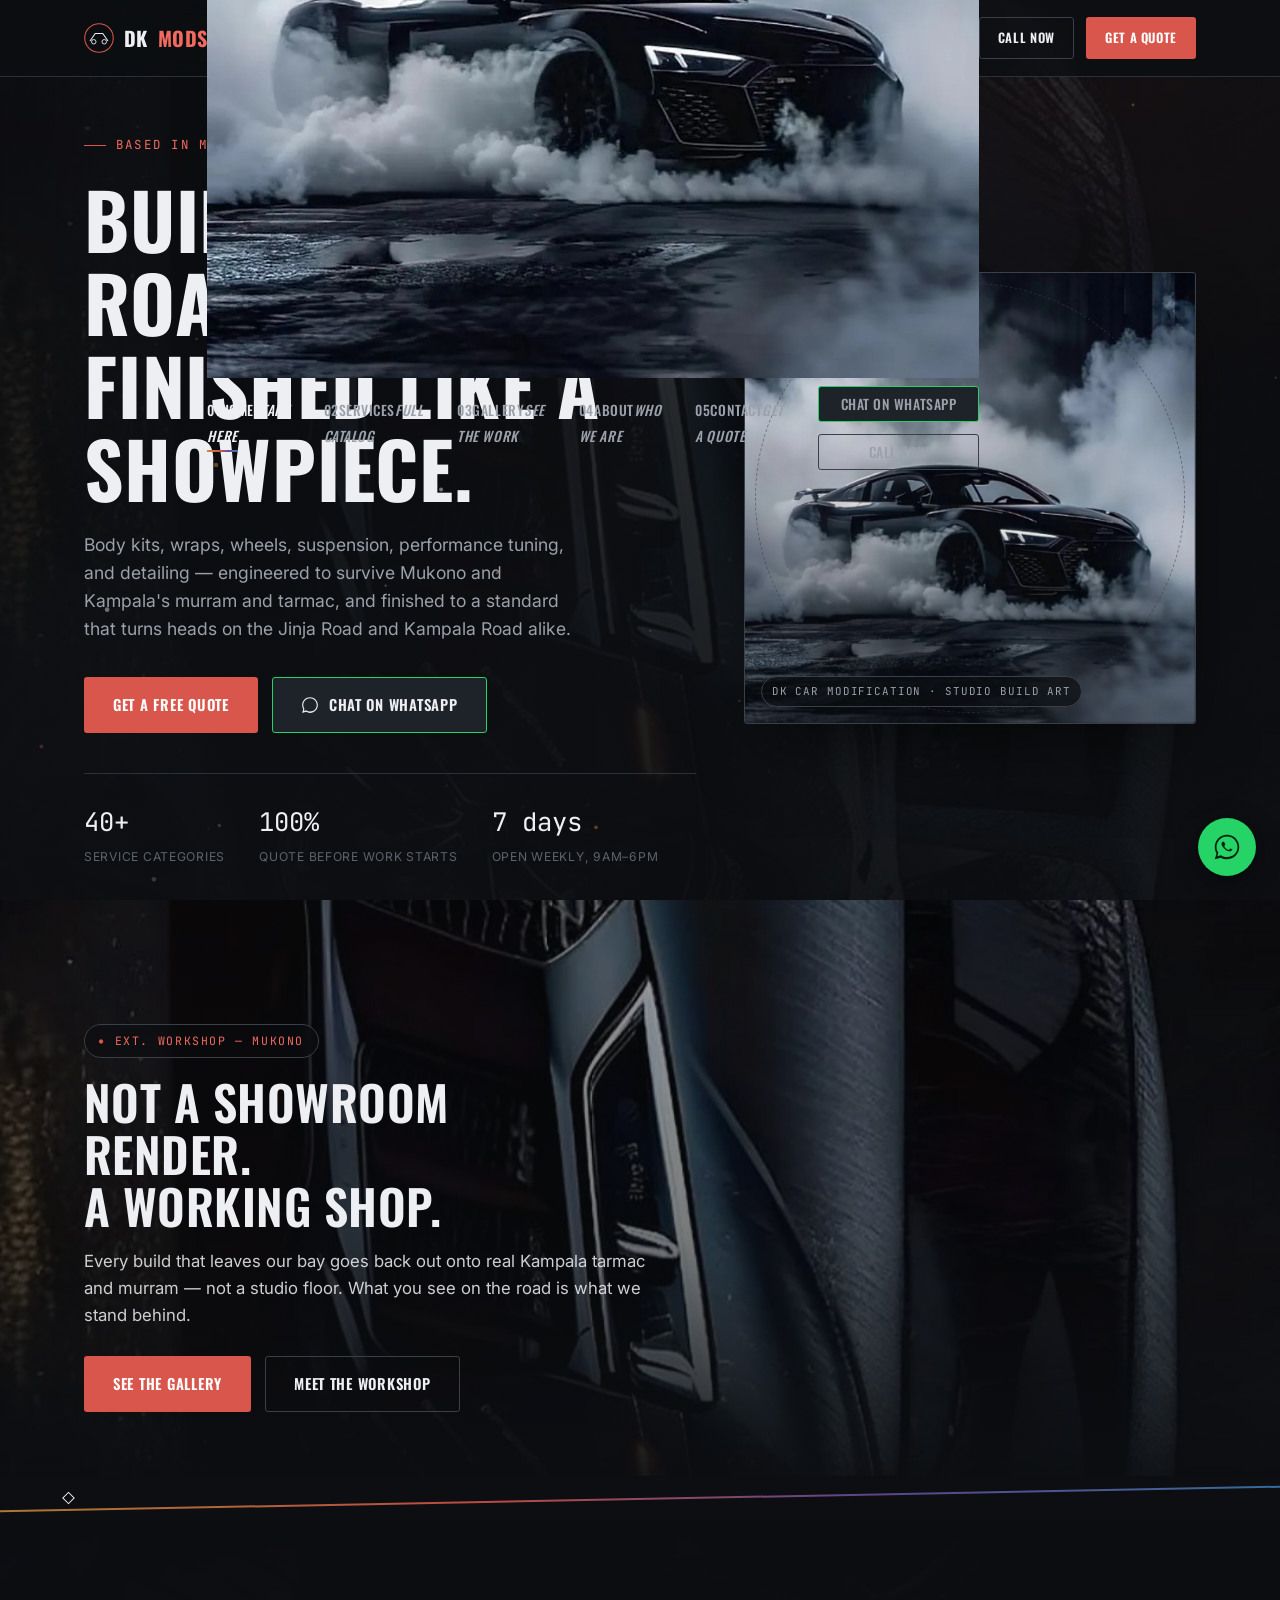
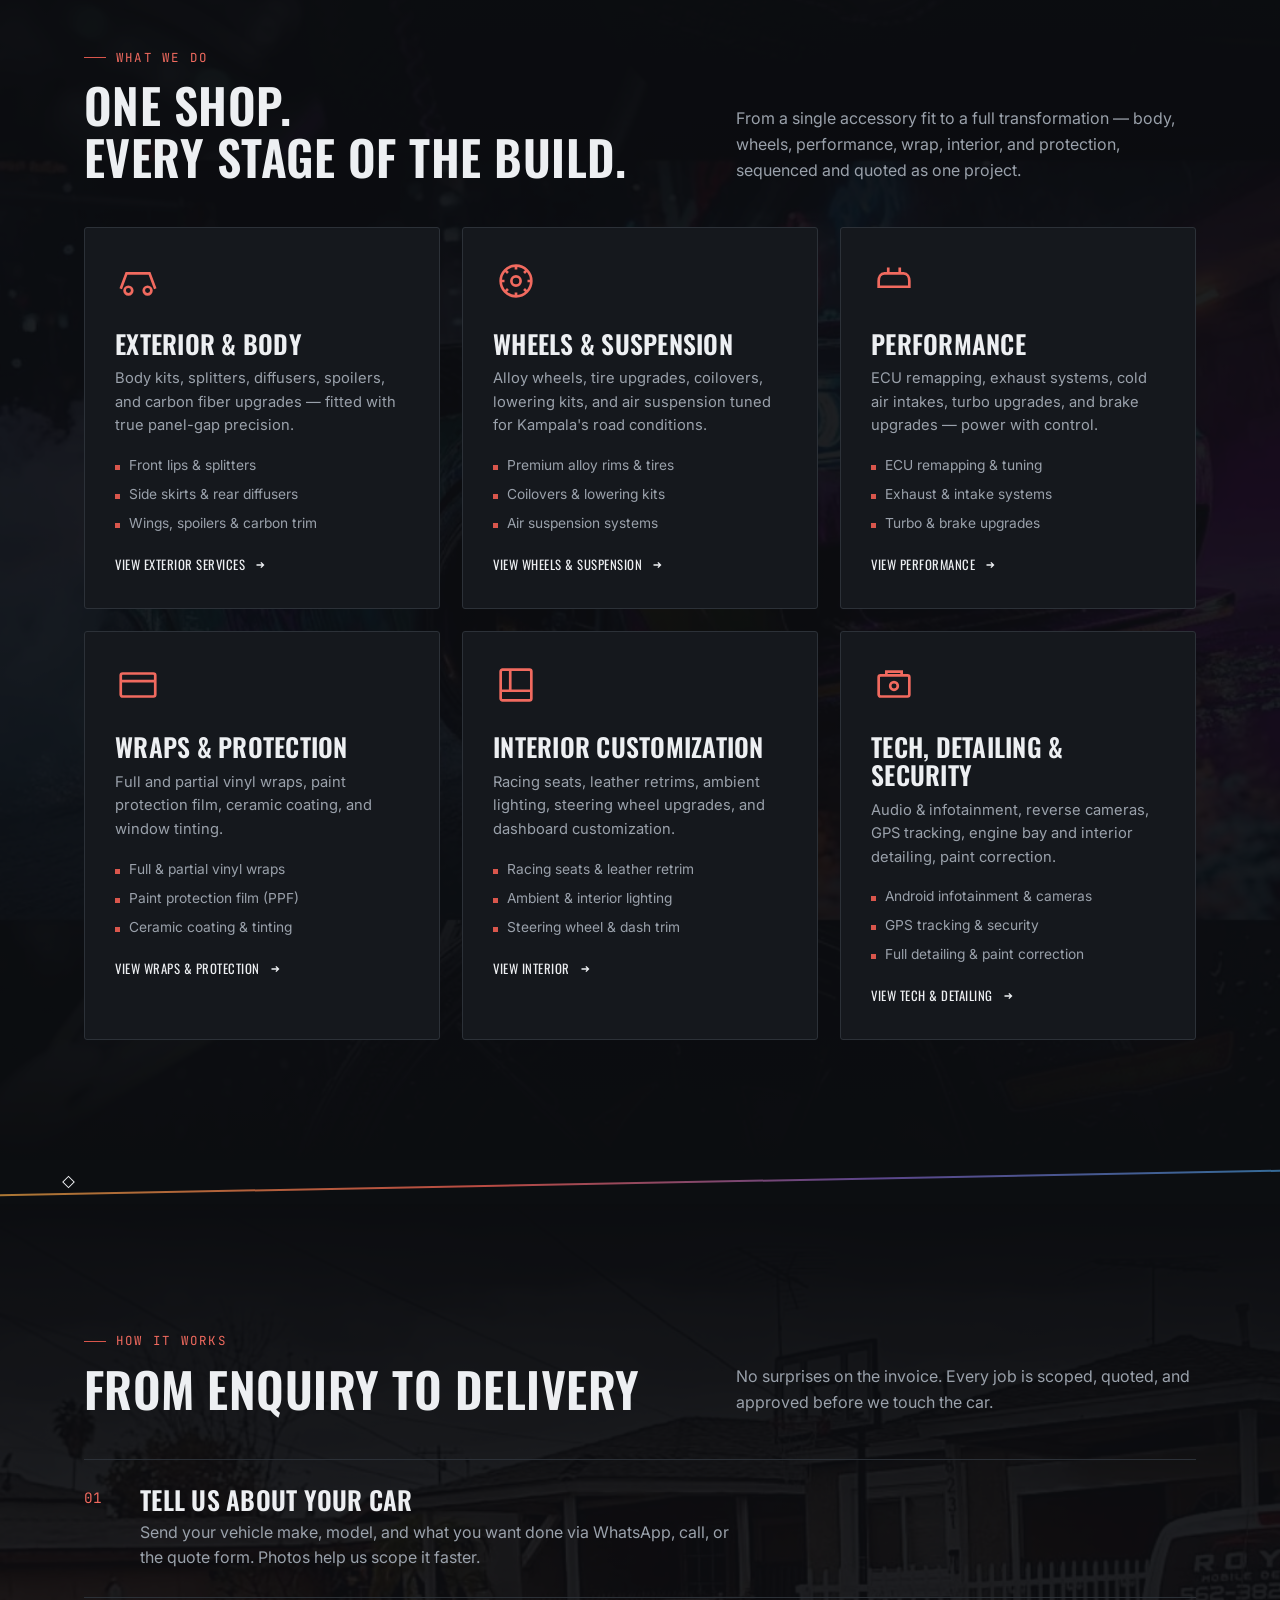
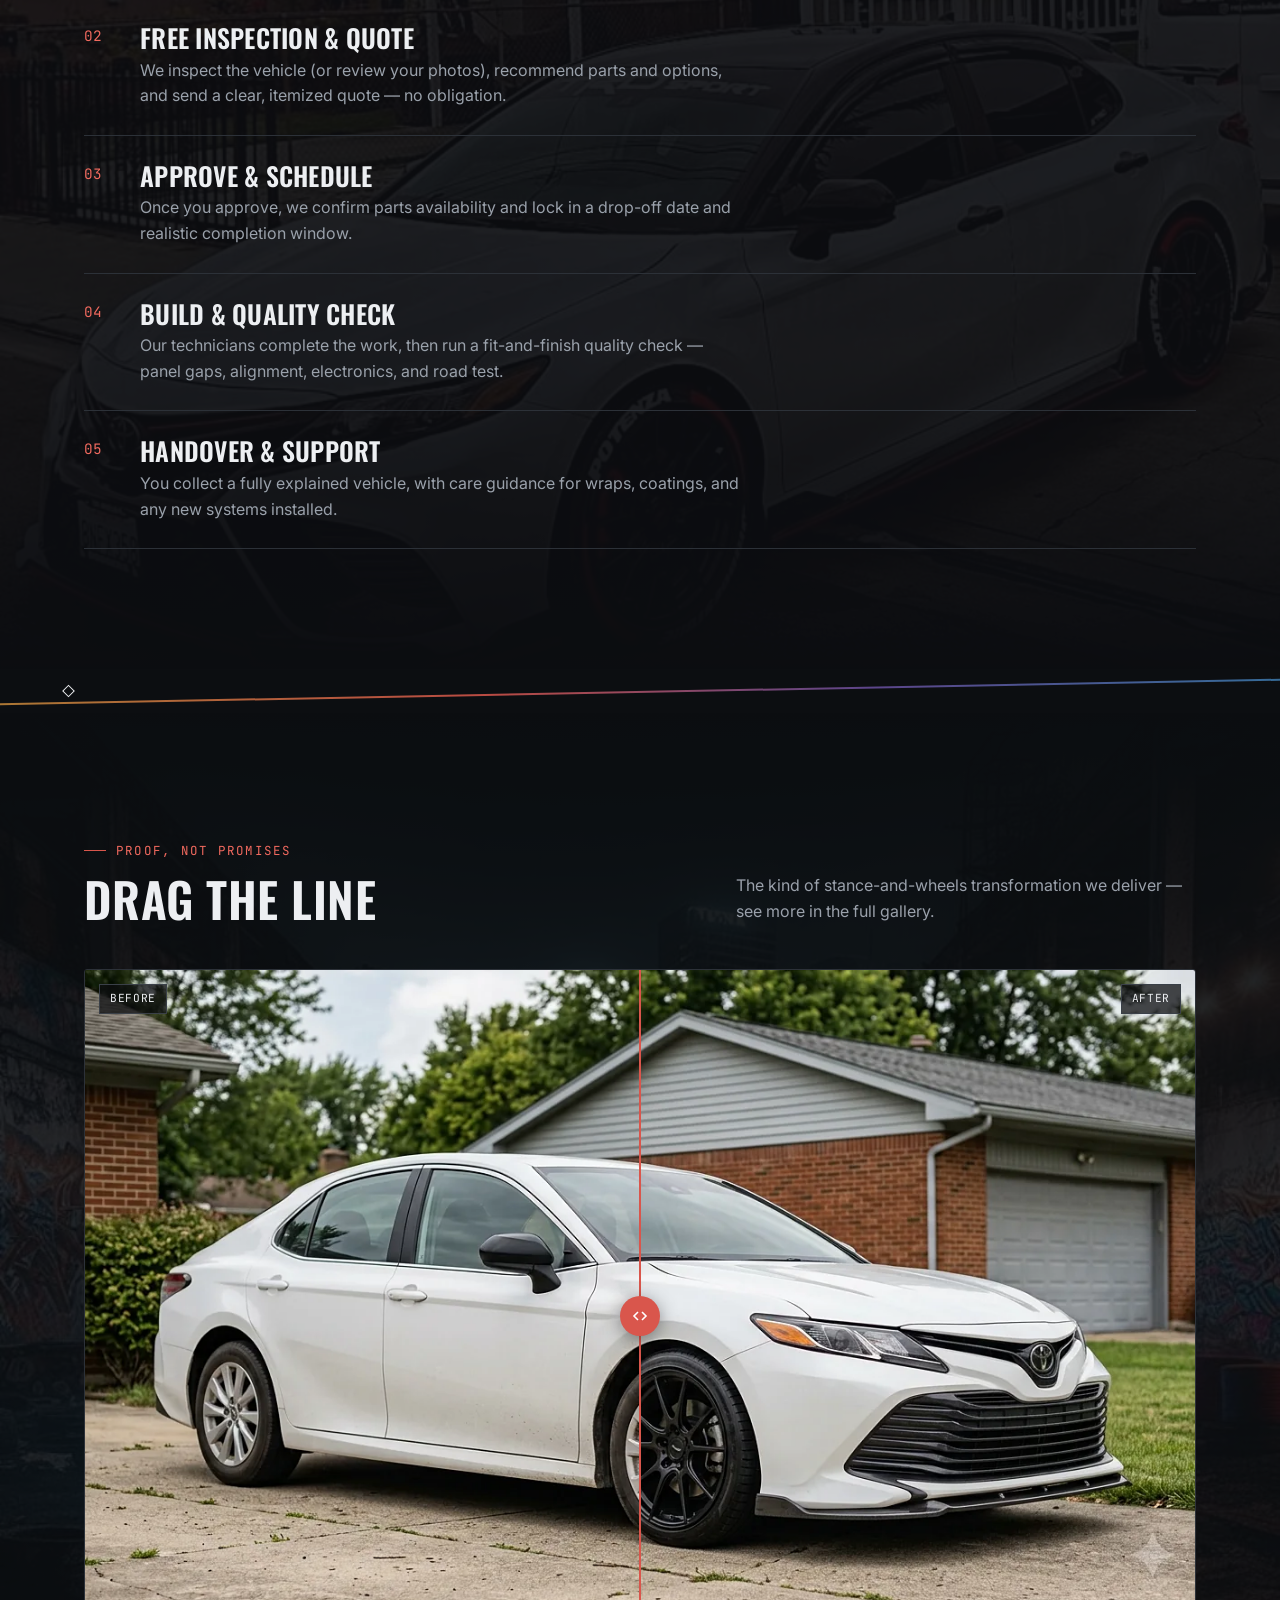
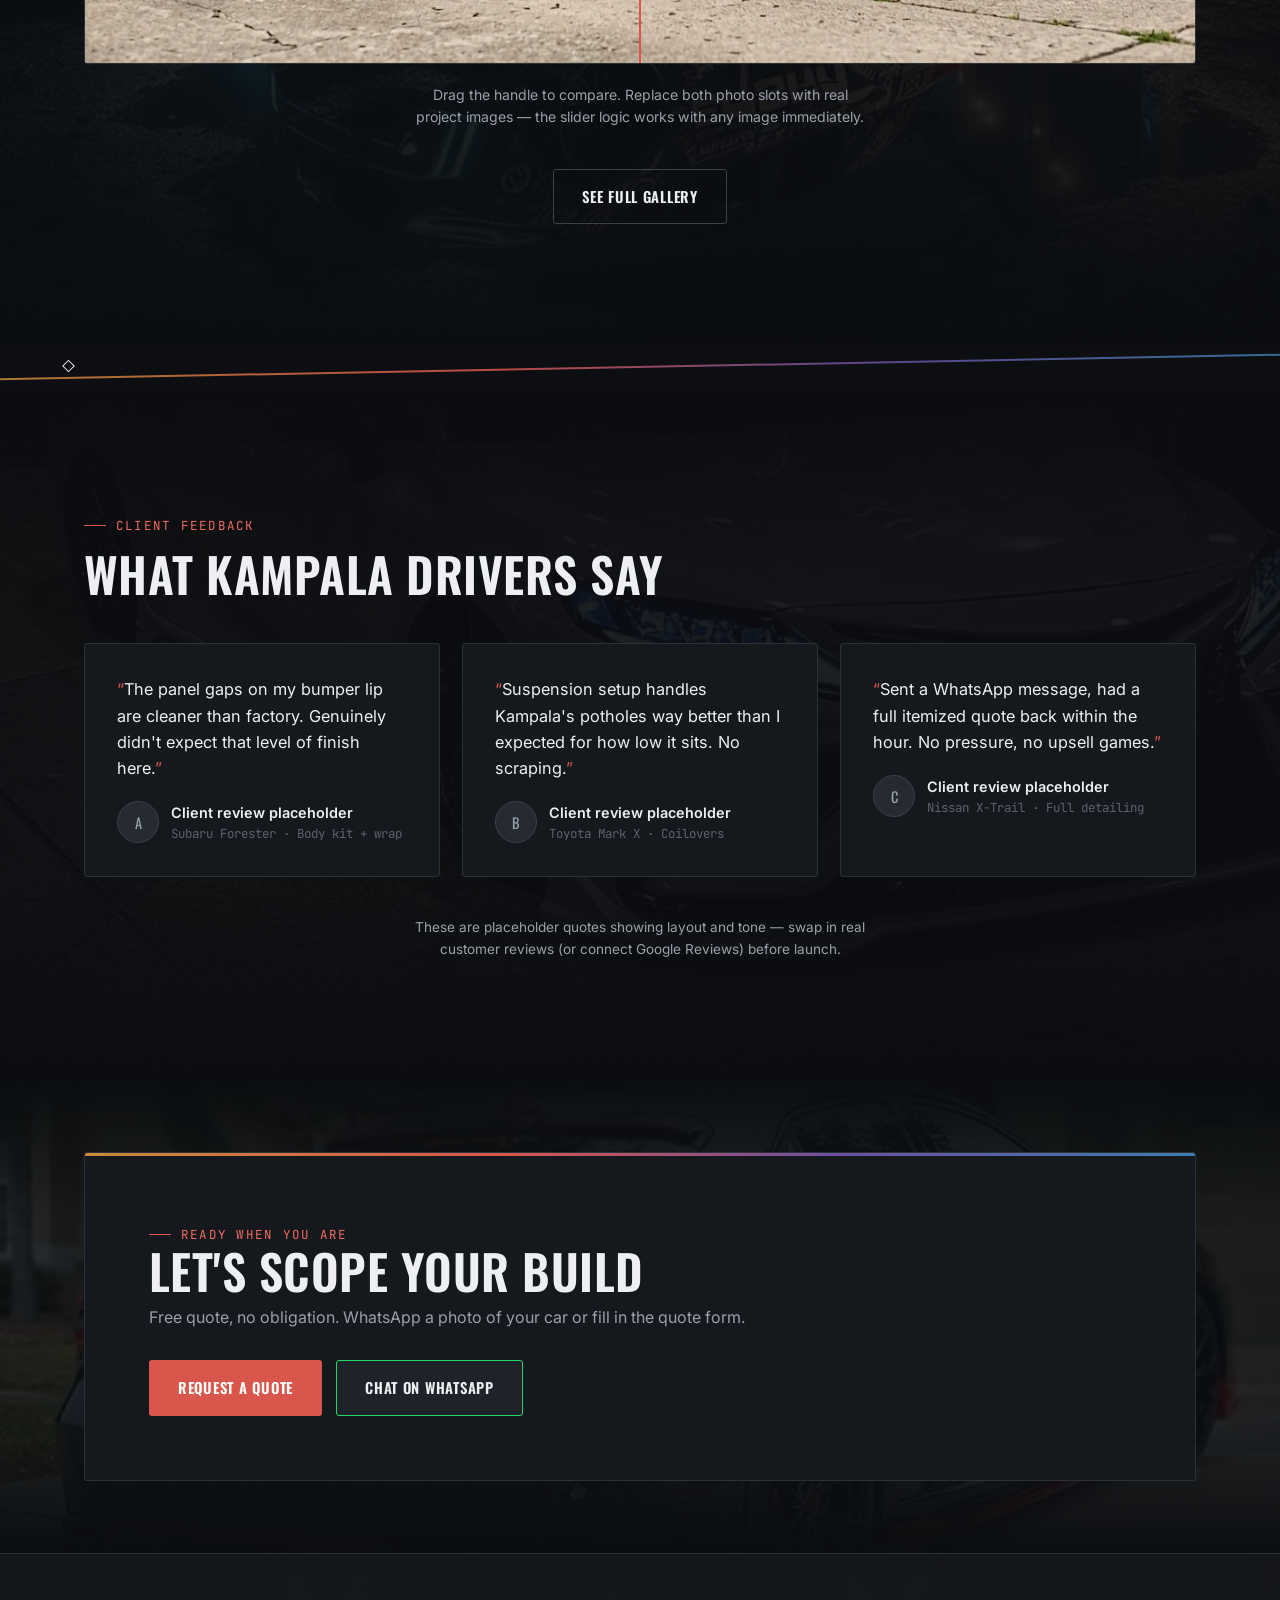
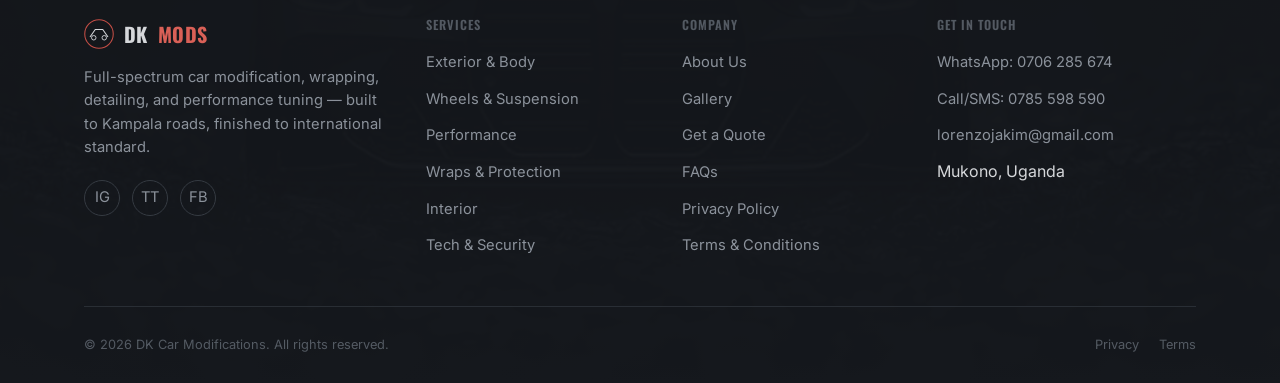
==== commit 72ba0030: "Add files via upload" ====
--- a/index.html
+++ b/index.html
@@ -61,14 +61,18 @@
       DK <span>MODS</span>
     </a>
     <nav aria-label="Primary">
+      <div class="nav-menu-bg" aria-hidden="true">
+        <picture><source srcset="assets/img/dk-brand-hero-engine.webp" type="image/webp"><img src="assets/img/dk-brand-hero-engine.jpg" alt=""></picture>
+      </div>
       <ul class="nav-links">
-          <li><a href="index.html" class="active">Home</a></li>
-          <li><a href="services.html">Services</a></li>
-          <li><a href="gallery.html">Gallery</a></li>
-          <li><a href="about.html">About</a></li>
-          <li><a href="contact.html">Contact</a></li>
-          <li class="nav-cta-mobile" style="margin-top:20px; display:flex; flex-direction:column; gap:12px; width:100%;">
+          <li class="nav-link-item"><a href="index.html" class="active"><span class="nav-link-num">01</span><span class="nav-link-text">Home<em>Start here</em></span></a></li>
+          <li class="nav-link-item"><a href="services.html"><span class="nav-link-num">02</span><span class="nav-link-text">Services<em>Full catalog</em></span></a></li>
+          <li class="nav-link-item"><a href="gallery.html"><span class="nav-link-num">03</span><span class="nav-link-text">Gallery<em>See the work</em></span></a></li>
+          <li class="nav-link-item"><a href="about.html"><span class="nav-link-num">04</span><span class="nav-link-text">About<em>Who we are</em></span></a></li>
+          <li class="nav-link-item"><a href="contact.html"><span class="nav-link-num">05</span><span class="nav-link-text">Contact<em>Get a quote</em></span></a></li>
+          <li class="nav-cta-mobile" style="margin-top:8px; display:flex; flex-direction:column; gap:12px; width:100%;">
             <a href="#" data-wa-link data-wa-context="a service" class="btn btn-whatsapp btn-block">Chat on WhatsApp</a>
+            <a href="#" data-call-link class="btn btn-outline btn-block">Call Now</a>
           </li>
       </ul>
     </nav>
@@ -287,22 +291,16 @@
     <div class="container">
       <div class="section-head reveal">
         <div><span class="eyebrow">Proof, Not Promises</span><h2>Drag the line</h2></div>
-        <p>A sample of the transformation format we use across the gallery — swap in real project photos any time.</p>
+        <p>The kind of stance-and-wheels transformation we deliver — see more in the full gallery.</p>
       </div>
       <div class="ba-slider reveal">
         <span class="ba-tag before-tag">Before</span>
         <span class="ba-tag after-tag">After</span>
         <div class="ba-layer ba-after">
-          <div class="photo-slot" style="border:none;">
-            <svg viewBox="0 0 24 24" fill="none" stroke="currentColor" stroke-width="1.2"><rect x="3" y="3" width="18" height="18" rx="1"/><circle cx="9" cy="9" r="2"/><path d="M21 15l-5-5-4 4-3-3-6 6"/></svg>
-            <b>Add photo:</b> Finished project — full wrap + wheels
-          </div>
+          <picture><source srcset="assets/img/dk-camry-modified.webp" type="image/webp"><img src="assets/img/dk-camry-modified.jpg" alt="Camry after — lowered stance, black forged wheels, front lip" loading="lazy"></picture>
         </div>
         <div class="ba-layer ba-before">
-          <div class="photo-slot" style="border:none;">
-            <svg viewBox="0 0 24 24" fill="none" stroke="currentColor" stroke-width="1.2"><rect x="3" y="3" width="18" height="18" rx="1"/><circle cx="9" cy="9" r="2"/><path d="M21 15l-5-5-4 4-3-3-6 6"/></svg>
-            <b>Add photo:</b> Stock vehicle, before work
-          </div>
+          <picture><source srcset="assets/img/dk-camry-stock.webp" type="image/webp"><img src="assets/img/dk-camry-stock.jpg" alt="Camry before — stock ride height and factory wheels" loading="lazy"></picture>
         </div>
         <div class="ba-divider"></div>
         <div class="ba-handle" tabindex="0" role="slider" aria-label="Drag to compare before and after" aria-valuemin="0" aria-valuemax="100" aria-valuenow="50">
--- a/css/style.css
+++ b/css/style.css
@@ -233,23 +233,70 @@
 .nav-toggle.is-open span:nth-child(3) { transform: translateY(-11px) rotate(-45deg); }
 
 @media (max-width: 900px) {
+  .nav-menu-bg {
+    position: fixed; inset: 0; z-index: 149;
+    opacity: 0; visibility: hidden;
+    transition: opacity 0.4s var(--ease);
+  }
+  .nav-menu-bg img { width: 100%; height: 100%; object-fit: cover; animation: kenburns 40s ease-in-out infinite alternate; }
+  .nav-menu-bg::after {
+    content: '';
+    position: absolute; inset: 0;
+    background: linear-gradient(160deg, rgba(12,14,17,0.97) 0%, rgba(12,14,17,0.92) 55%, rgba(12,14,17,0.85) 100%);
+  }
+  .nav-links.is-open ~ .nav-menu-bg,
+  .nav-menu-bg.is-open { opacity: 1; visibility: visible; }
+
   .nav-links {
     position: fixed;
-    top: 76px; left: 0; right: 0; bottom: 0;
-    background: var(--ink);
+    top: 0; left: 0; right: 0; bottom: 0;
+    z-index: 150;
+    background: transparent;
+    display: flex;
     flex-direction: column;
-    align-items: flex-start;
-    padding: 40px var(--pad);
-    gap: 26px;
+    align-items: stretch;
+    justify-content: flex-end;
+    padding: 100px var(--pad) 48px;
+    gap: 0;
     transform: translateX(100%);
-    transition: transform 0.35s var(--ease);
+    transition: transform 0.45s var(--ease);
     overflow-y: auto;
   }
   .nav-links.is-open { transform: translateX(0); }
-  .nav-links a { font-size: 1.3rem; }
-  .nav-toggle { display: flex; }
+
+  .nav-link-item { list-style: none; border-bottom: 1px solid var(--hairline); }
+  .nav-link-item:first-child { border-top: 1px solid var(--hairline); }
+  .nav-link-item a {
+    display: flex; align-items: baseline; gap: 16px;
+    padding: 16px 2px;
+    font-family: var(--font-display);
+    font-size: clamp(1.5rem, 7vw, 2.1rem);
+    font-weight: 600;
+    text-transform: uppercase;
+    letter-spacing: 0.01em;
+    color: var(--text-muted);
+    opacity: 0; transform: translateY(14px);
+    transition: color 0.2s, opacity 0.4s var(--ease), transform 0.4s var(--ease);
+  }
+  .nav-links.is-open .nav-link-item a { opacity: 1; transform: translateY(0); }
+  .nav-link-item:nth-child(1) a { transition-delay: 0.06s; }
+  .nav-link-item:nth-child(2) a { transition-delay: 0.11s; }
+  .nav-link-item:nth-child(3) a { transition-delay: 0.16s; }
+  .nav-link-item:nth-child(4) a { transition-delay: 0.21s; }
+  .nav-link-item:nth-child(5) a { transition-delay: 0.26s; }
+  .nav-link-num { font-family: var(--font-mono); font-size: 0.85rem; color: var(--accent-strong); font-weight: 400; }
+  .nav-link-text { display: flex; flex-direction: column; gap: 2px; }
+  .nav-link-text em { font-style: normal; font-family: var(--font-mono); font-size: 0.7rem; letter-spacing: 0.06em; text-transform: none; color: var(--text-faint); }
+  .nav-link-item a:hover, .nav-link-item a.active { color: var(--text); }
+  .nav-link-item a.active .nav-link-num { color: var(--text); }
+
+  .nav-cta-mobile { opacity: 0; transform: translateY(14px); transition: opacity 0.4s var(--ease) 0.34s, transform 0.4s var(--ease) 0.34s; }
+  .nav-links.is-open .nav-cta-mobile { opacity: 1; transform: translateY(0); }
+
   .nav-cta .btn-outline-desktop { display: none; }
-}
+  .nav-toggle { display: flex; position: relative; z-index: 151; }
+}
+
 
 /* ---- Hero ---- */
 .hero {
@@ -576,6 +623,8 @@
 .ba-slider .ba-after { z-index: 1; }
 .ba-slider .ba-before { z-index: 2; clip-path: inset(0 calc(100% - var(--pos)) 0 0); }
 .ba-slider .ba-before .photo-slot, .ba-slider .ba-after .photo-slot { width: 100%; height: 100%; border: none; border-radius: 0; }
+.ba-slider .ba-before picture, .ba-slider .ba-after picture,
+.ba-slider .ba-before img, .ba-slider .ba-after img { display: block; width: 100%; height: 100%; object-fit: cover; }
 .ba-divider {
   position: absolute; top: 0; bottom: 0; left: var(--pos);
   width: 2px; margin-left: -1px;
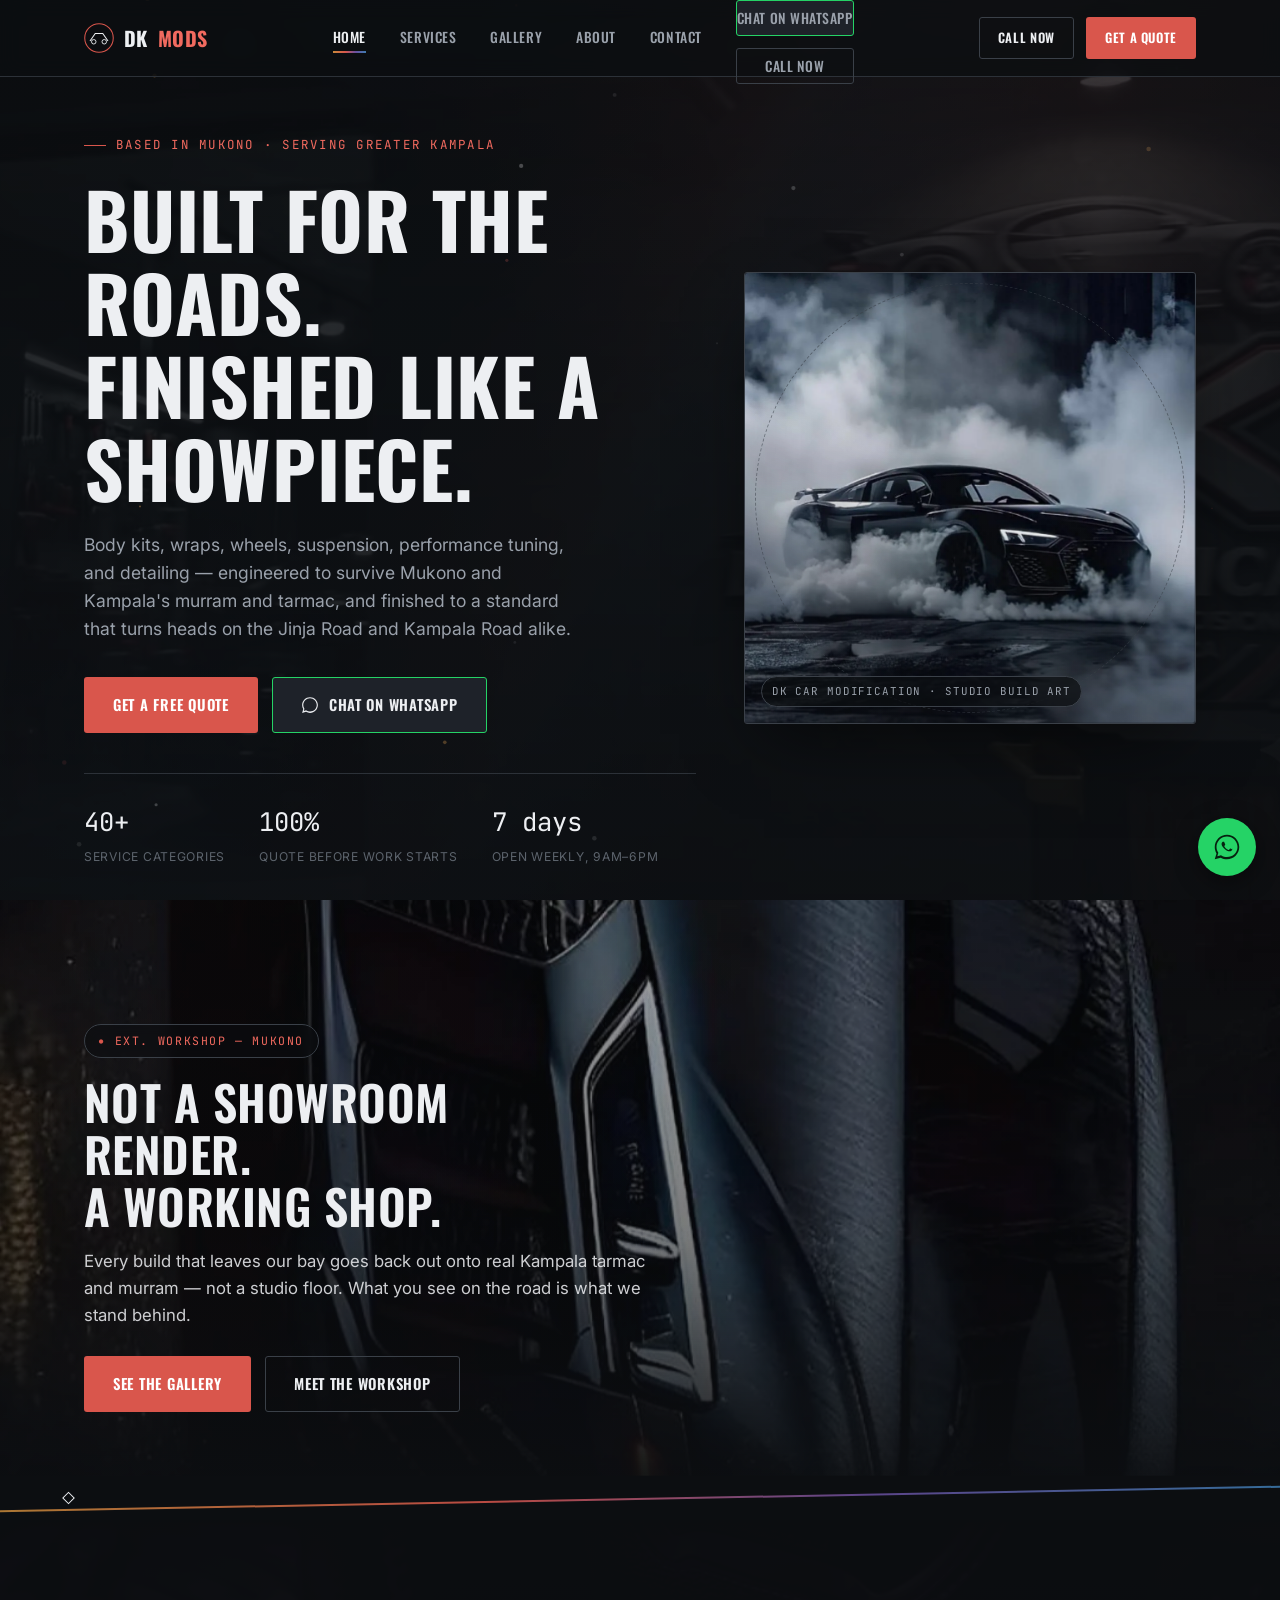
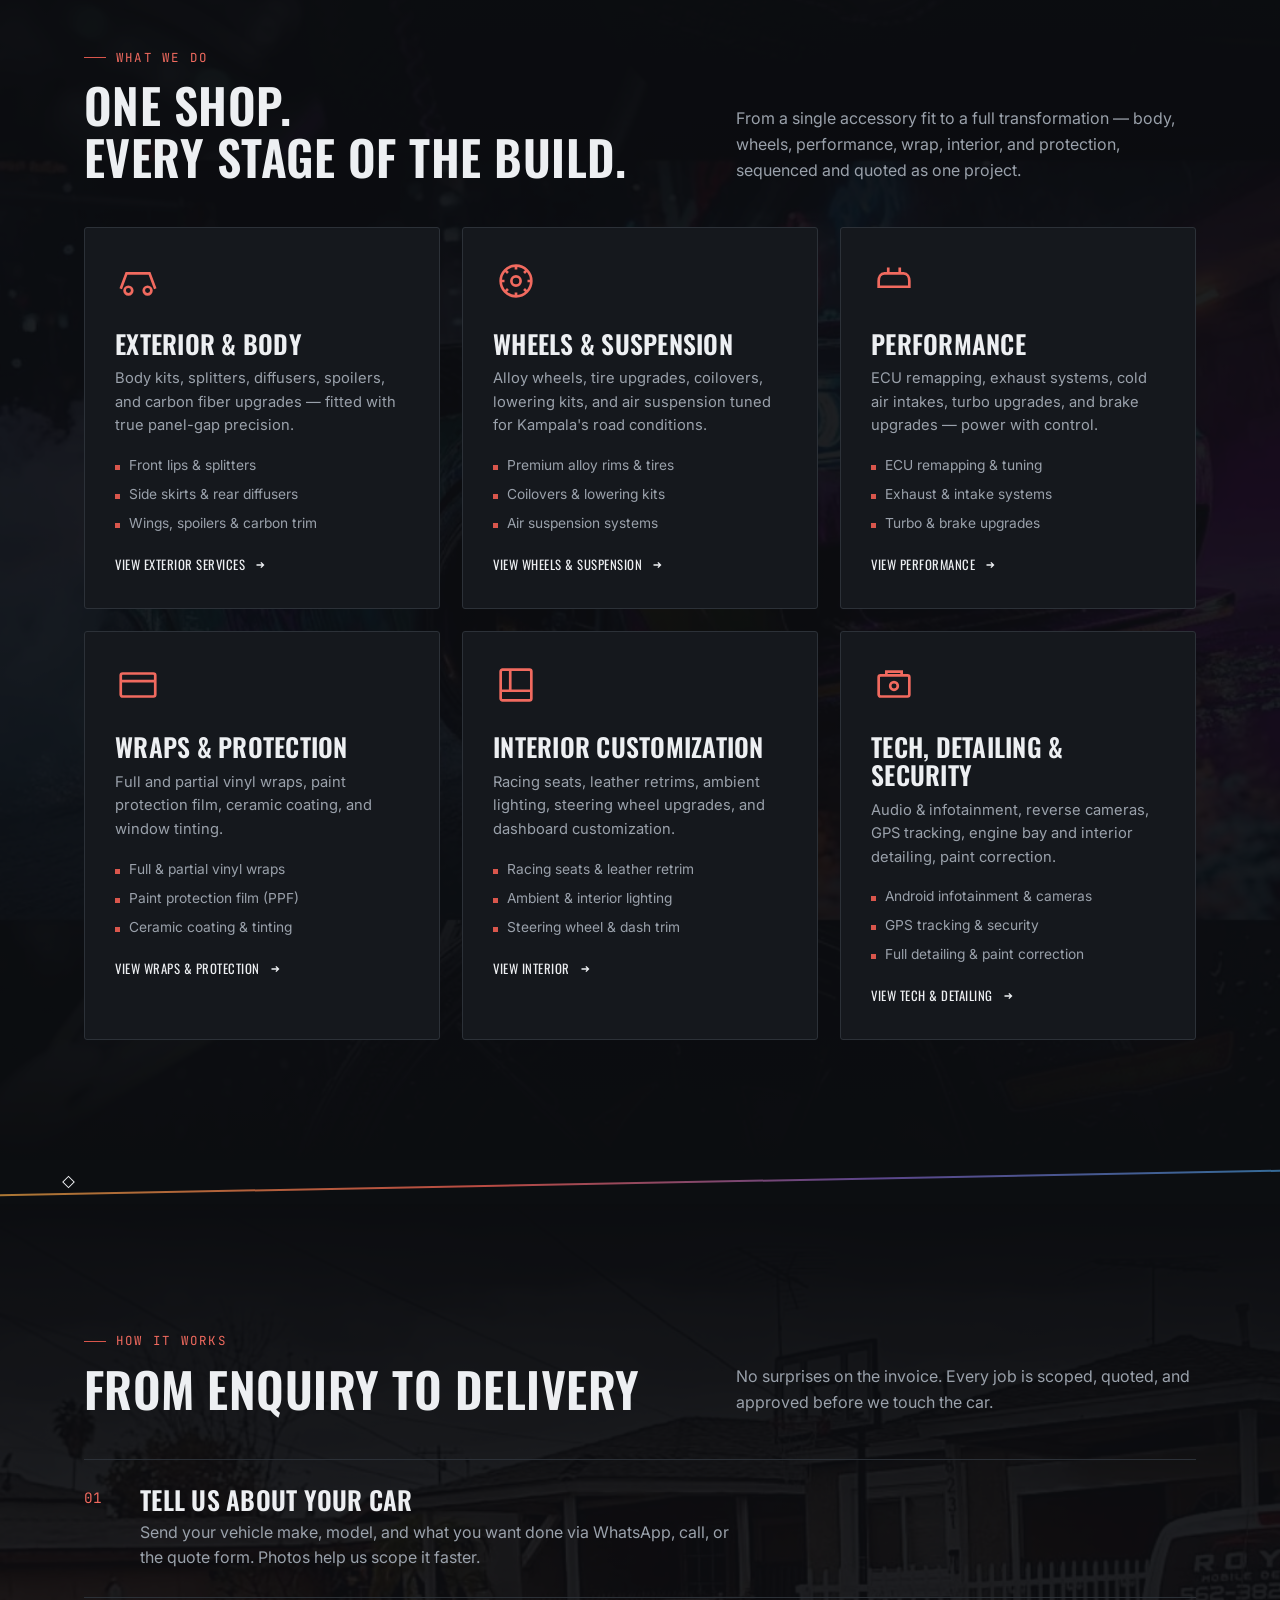
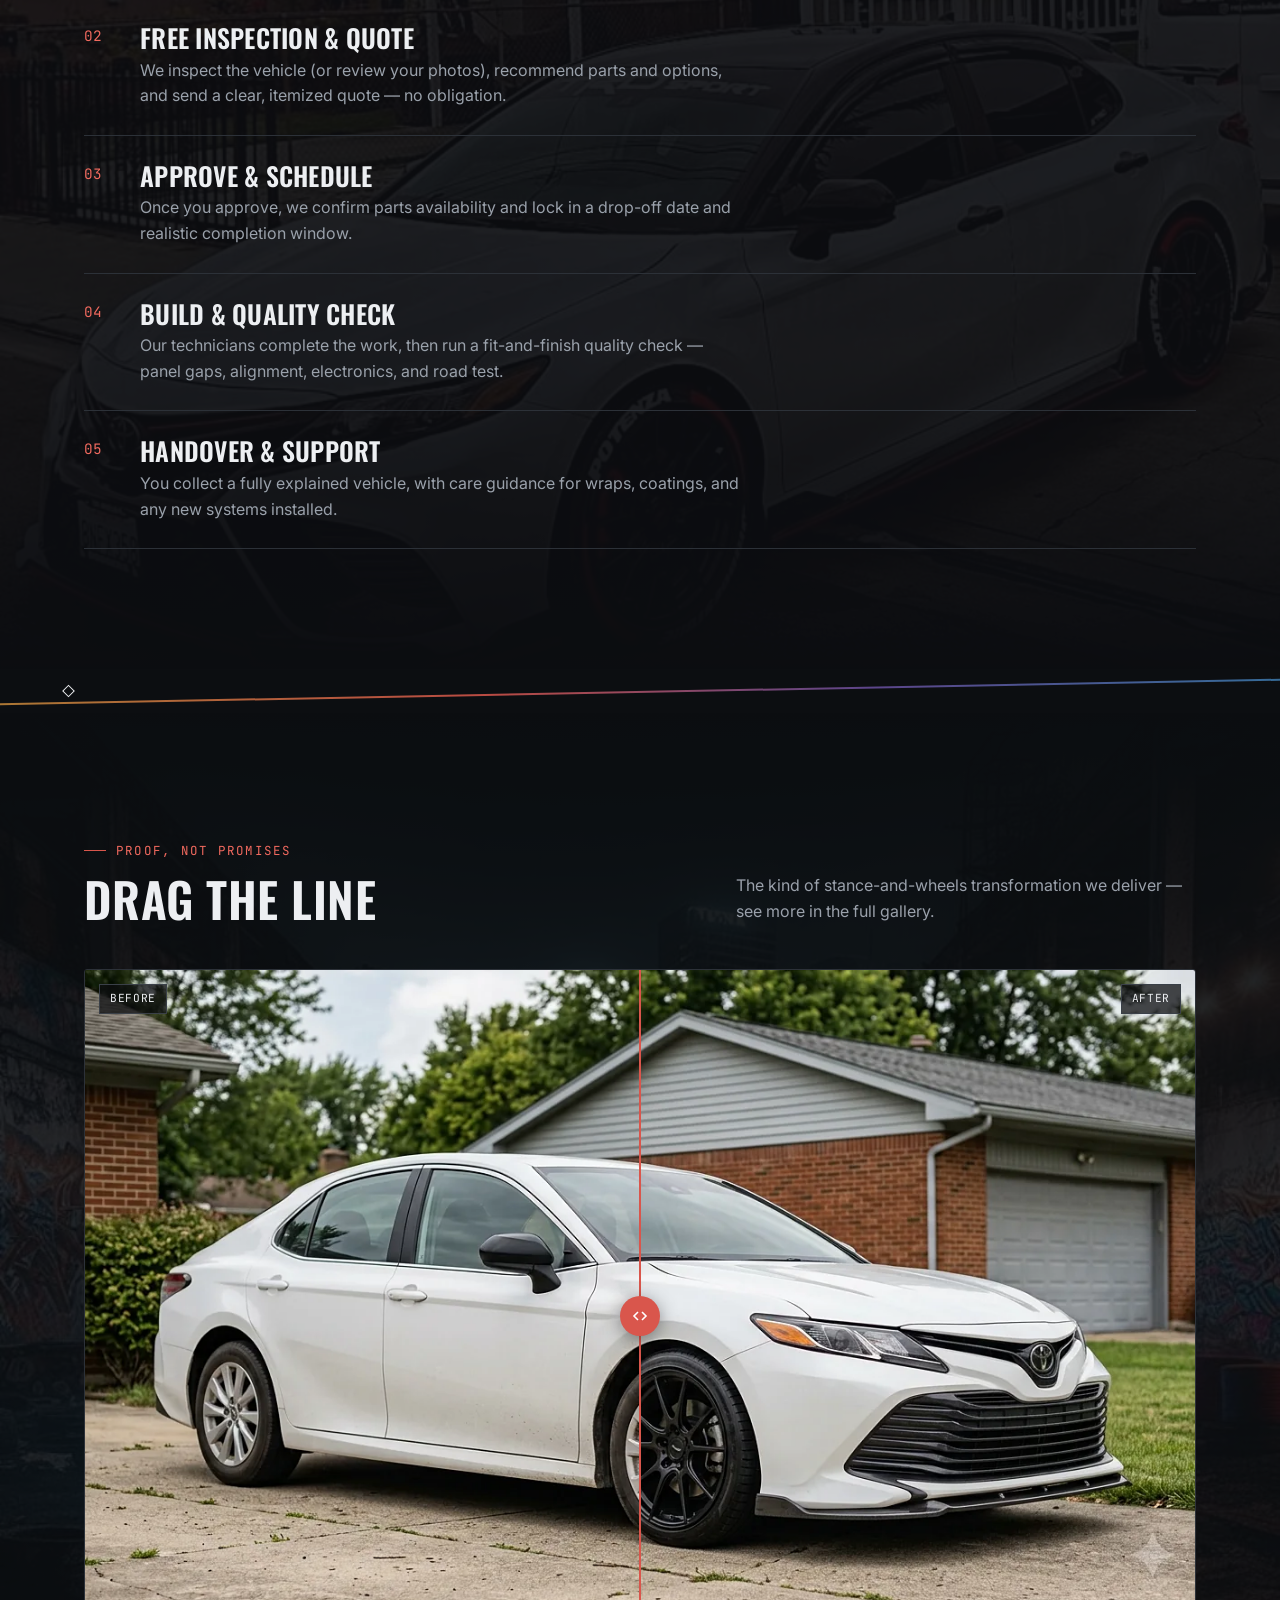
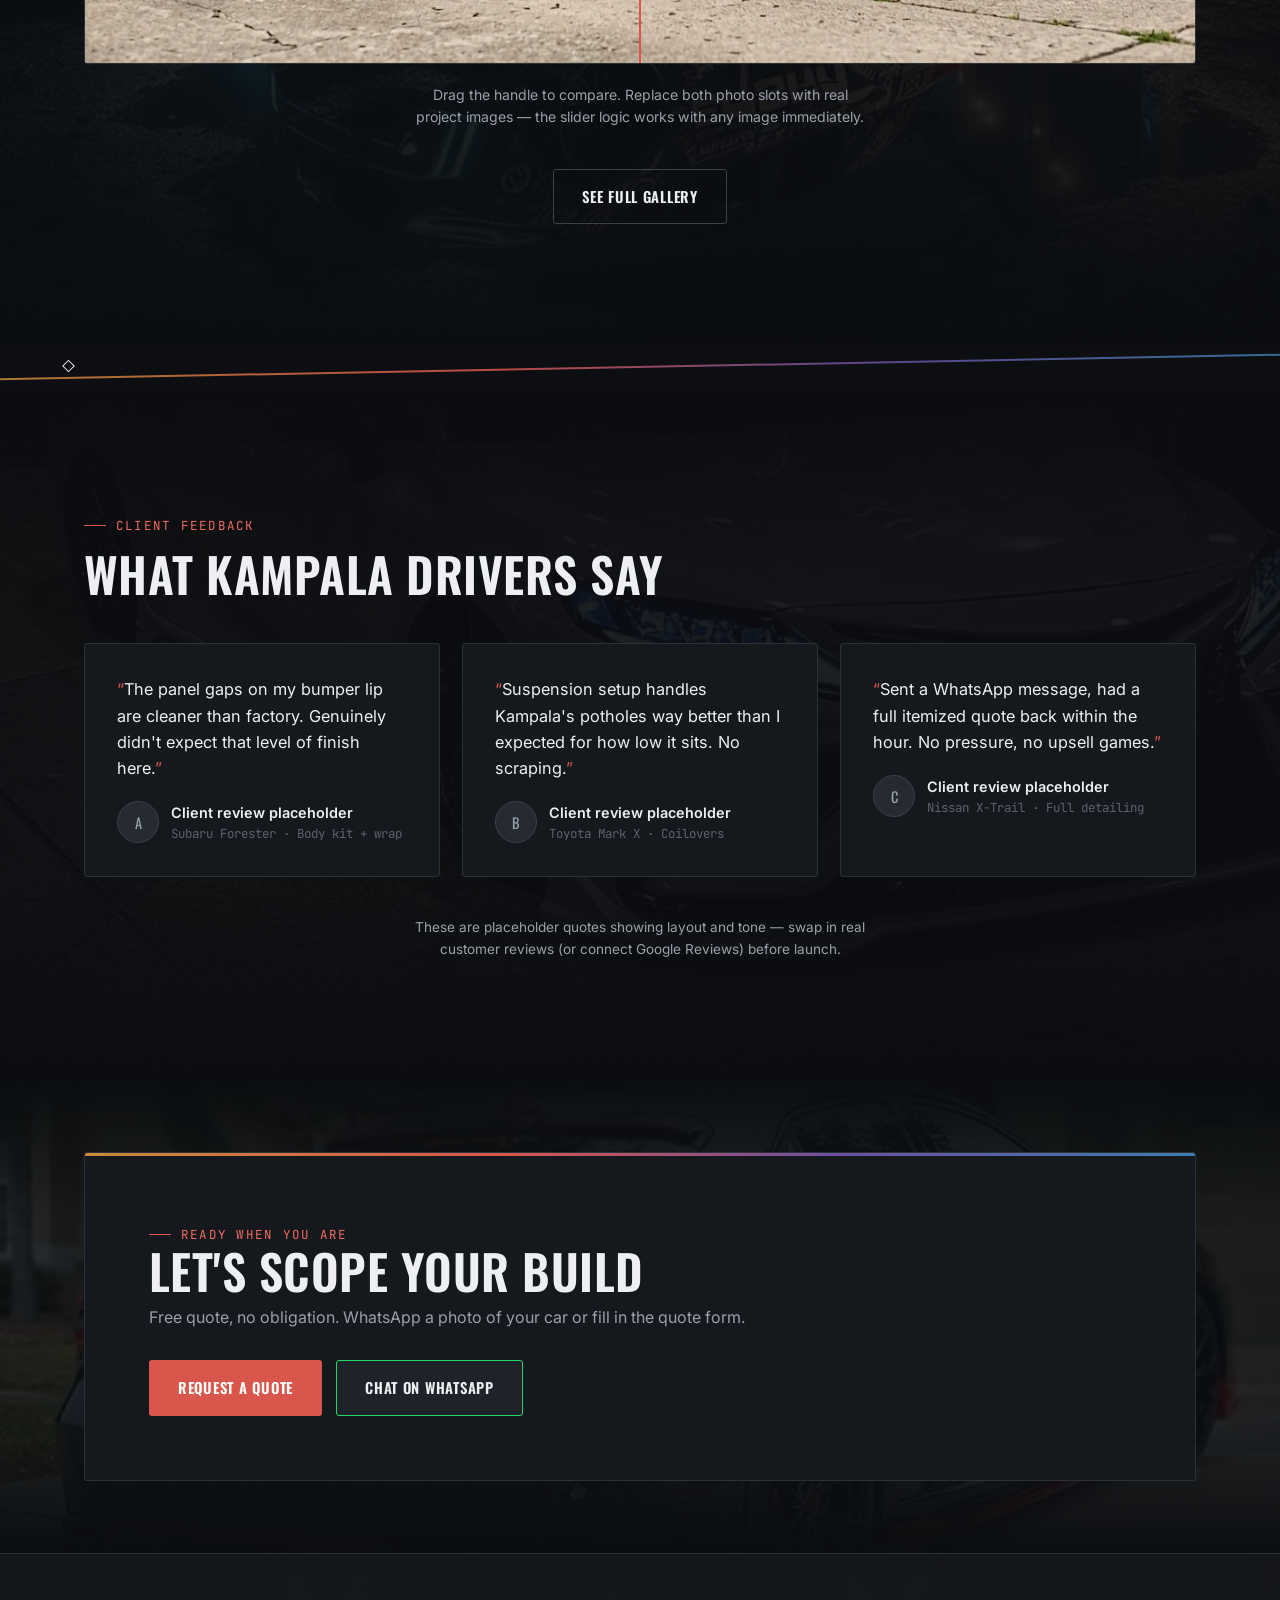
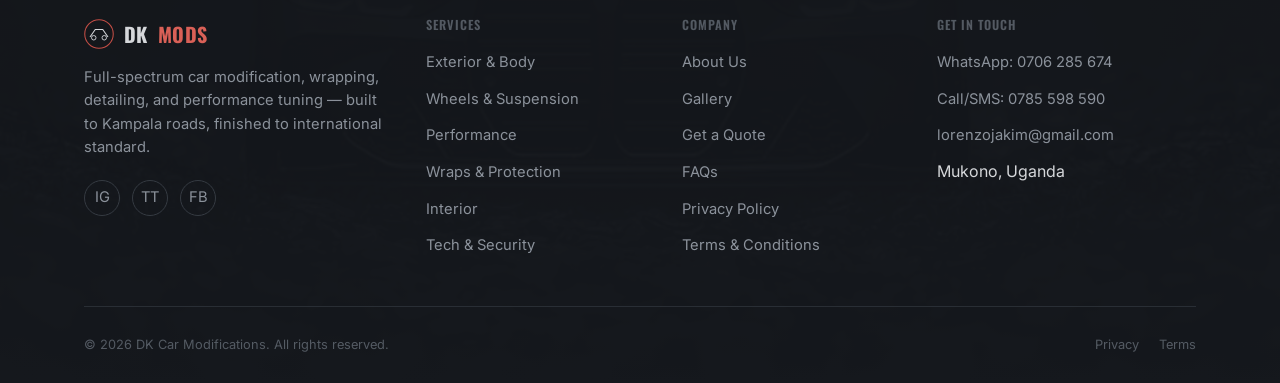
==== commit d7ba1e36: "Add files via upload" ====
--- a/index.html
+++ b/index.html
@@ -92,9 +92,8 @@
   <section class="hero">
     <canvas id="emberCanvas" aria-hidden="true"></canvas>
     <div class="video-bg" aria-hidden="true">
-      <!-- Drop a licensed workshop/driving clip at assets/video/hero-loop.mp4 (+ .webm) to activate.
-           Until then this fails silently and the CSS gradient hero background (already in place) shows instead. -->
-      <video autoplay muted loop playsinline preload="none" poster="assets/img/dk-shopfront-burnout.jpg">
+      <!-- Active: assets/video/hero-loop.mp4/.webm — DK logo reveal animation, muted, looping. -->
+      <video autoplay muted loop playsinline preload="auto" poster="assets/img/hero-loop-poster.jpg">
         <source src="assets/video/hero-loop.webm" type="video/webm">
         <source src="assets/video/hero-loop.mp4" type="video/mp4">
       </video>
--- a/css/style.css
+++ b/css/style.css
@@ -232,8 +232,14 @@
 .nav-toggle.is-open span:nth-child(2) { opacity: 0; }
 .nav-toggle.is-open span:nth-child(3) { transform: translateY(-11px) rotate(-45deg); }
 
+/* Desktop default: mobile-menu-only decoration stays fully hidden until the 900px breakpoint */
+.nav-menu-bg { display: none; }
+.nav-link-num,
+.nav-link-text em { display: none; }
+
 @media (max-width: 900px) {
   .nav-menu-bg {
+    display: block;
     position: fixed; inset: 0; z-index: 149;
     opacity: 0; visibility: hidden;
     transition: opacity 0.4s var(--ease);
@@ -284,9 +290,9 @@
   .nav-link-item:nth-child(3) a { transition-delay: 0.16s; }
   .nav-link-item:nth-child(4) a { transition-delay: 0.21s; }
   .nav-link-item:nth-child(5) a { transition-delay: 0.26s; }
-  .nav-link-num { font-family: var(--font-mono); font-size: 0.85rem; color: var(--accent-strong); font-weight: 400; }
+  .nav-link-num { display: inline; font-family: var(--font-mono); font-size: 0.85rem; color: var(--accent-strong); font-weight: 400; }
   .nav-link-text { display: flex; flex-direction: column; gap: 2px; }
-  .nav-link-text em { font-style: normal; font-family: var(--font-mono); font-size: 0.7rem; letter-spacing: 0.06em; text-transform: none; color: var(--text-faint); }
+  .nav-link-text em { display: block; font-style: normal; font-family: var(--font-mono); font-size: 0.7rem; letter-spacing: 0.06em; text-transform: none; color: var(--text-faint); }
   .nav-link-item a:hover, .nav-link-item a.active { color: var(--text); }
   .nav-link-item a.active .nav-link-num { color: var(--text); }
 
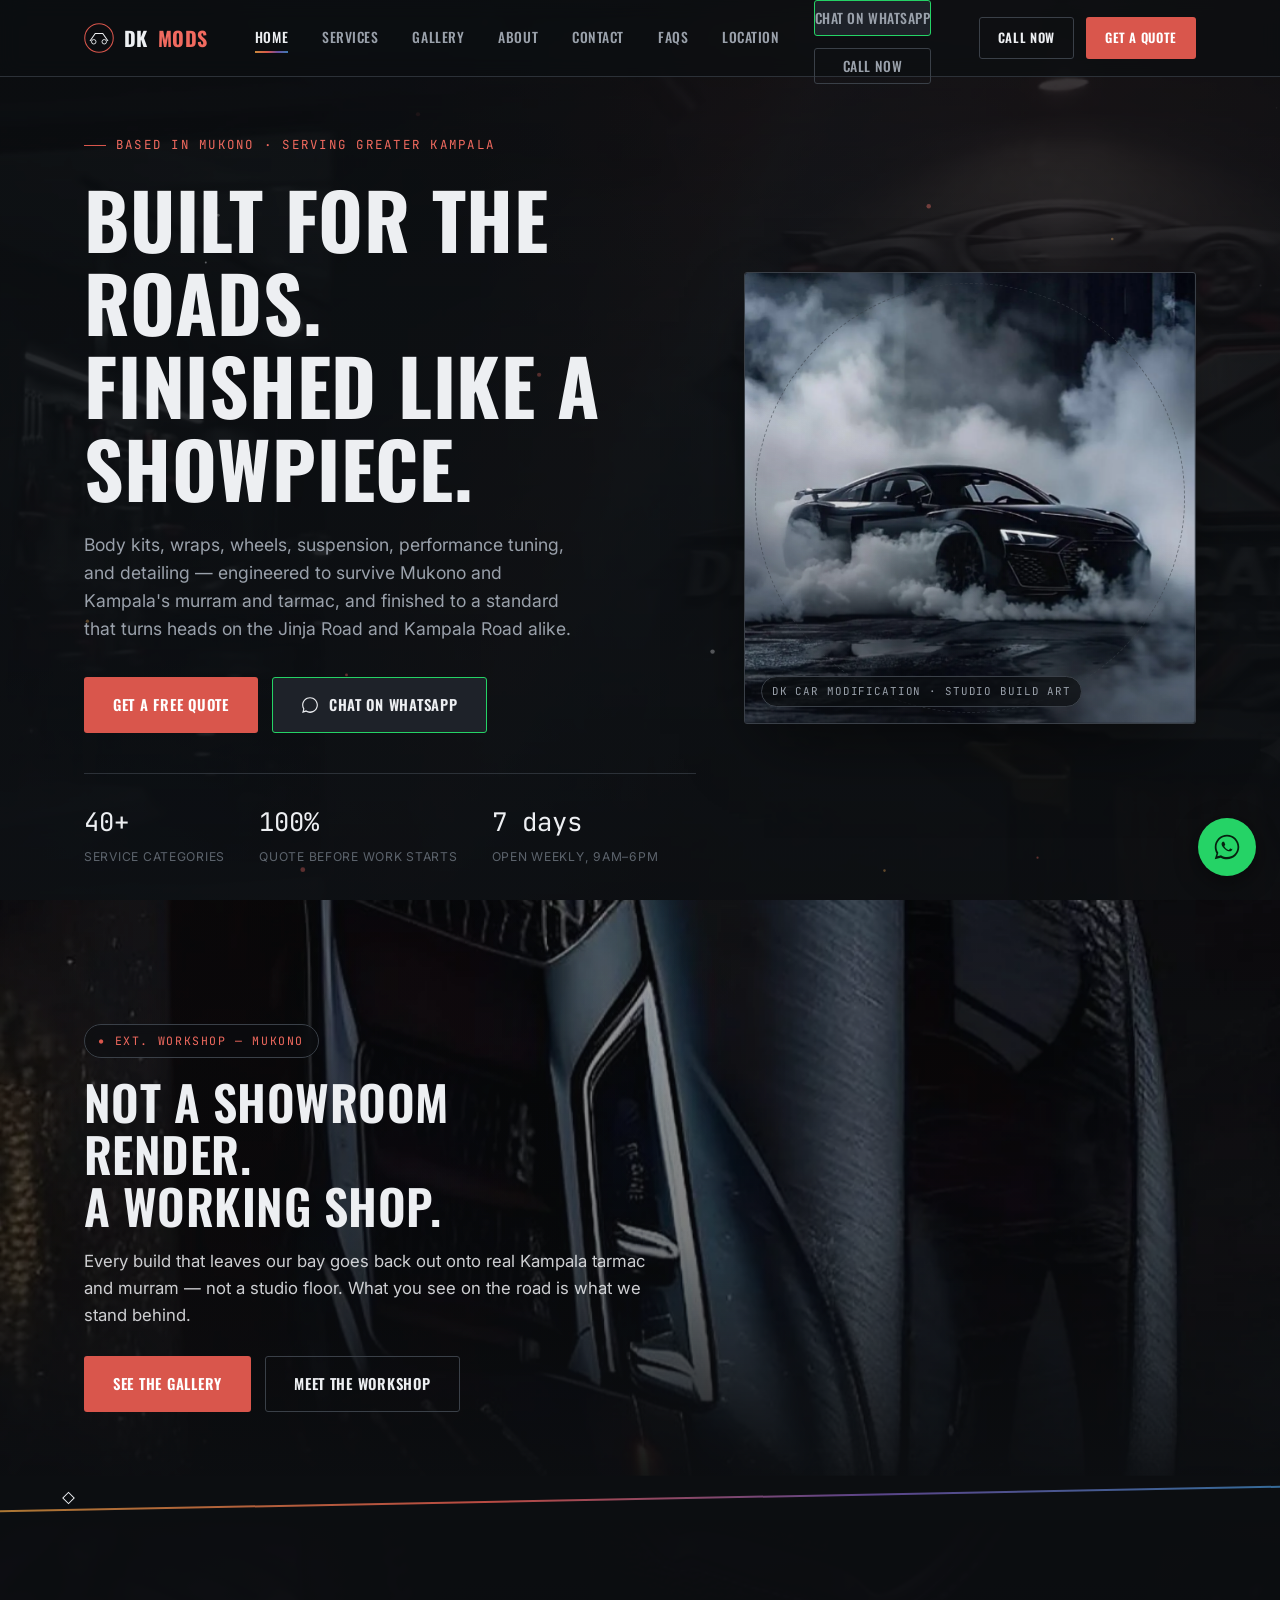
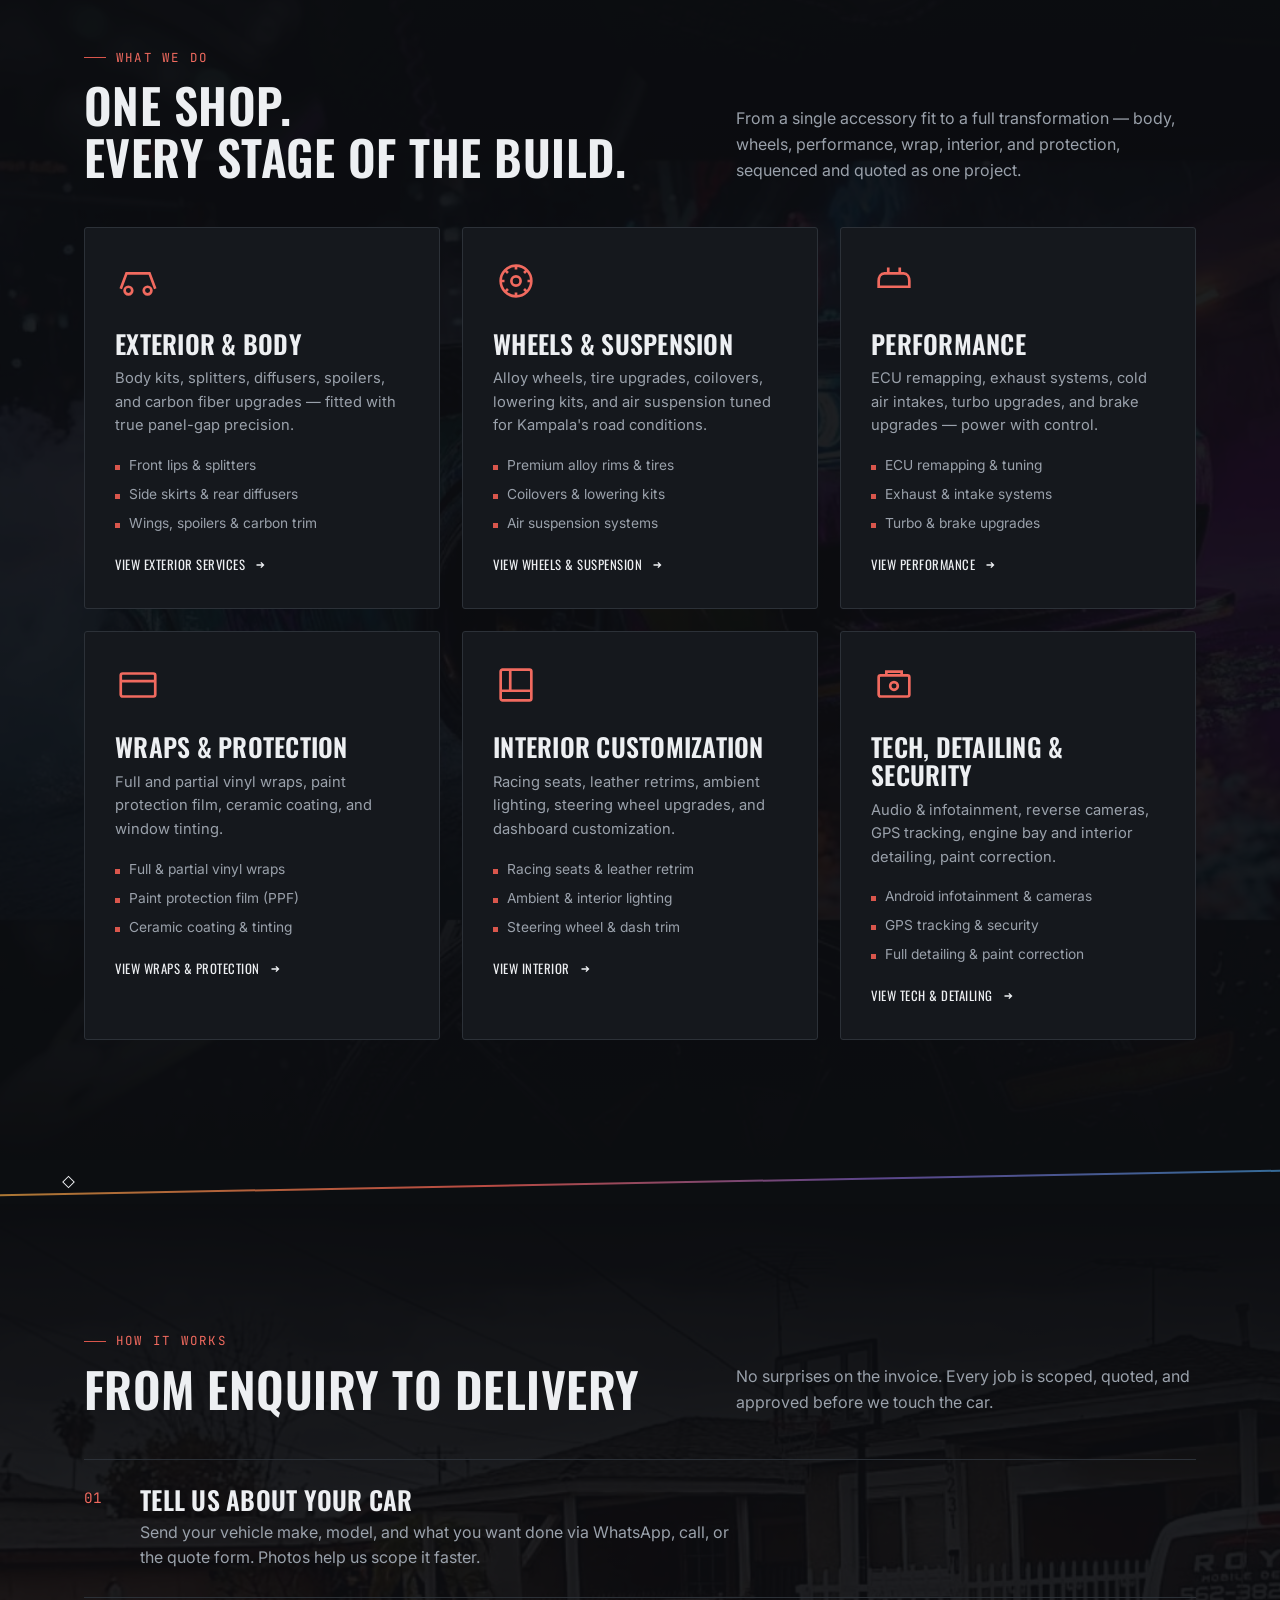
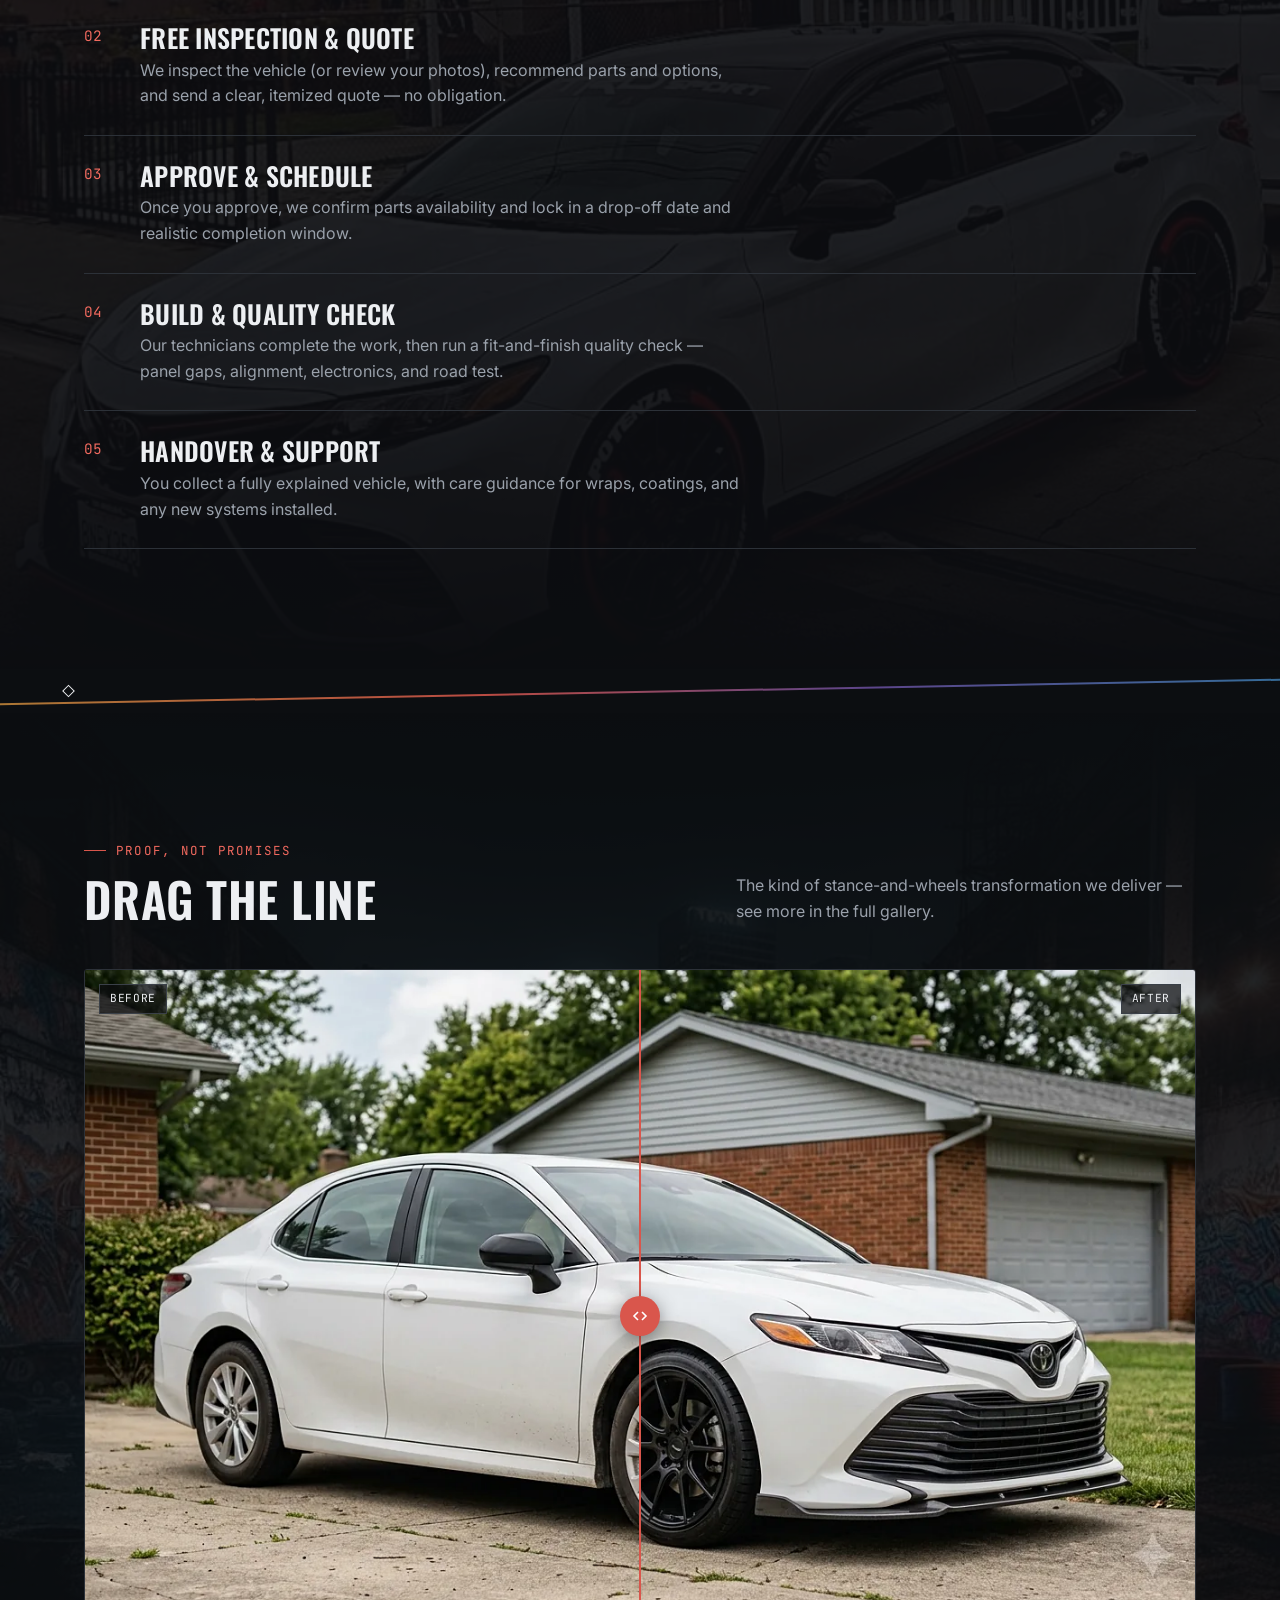
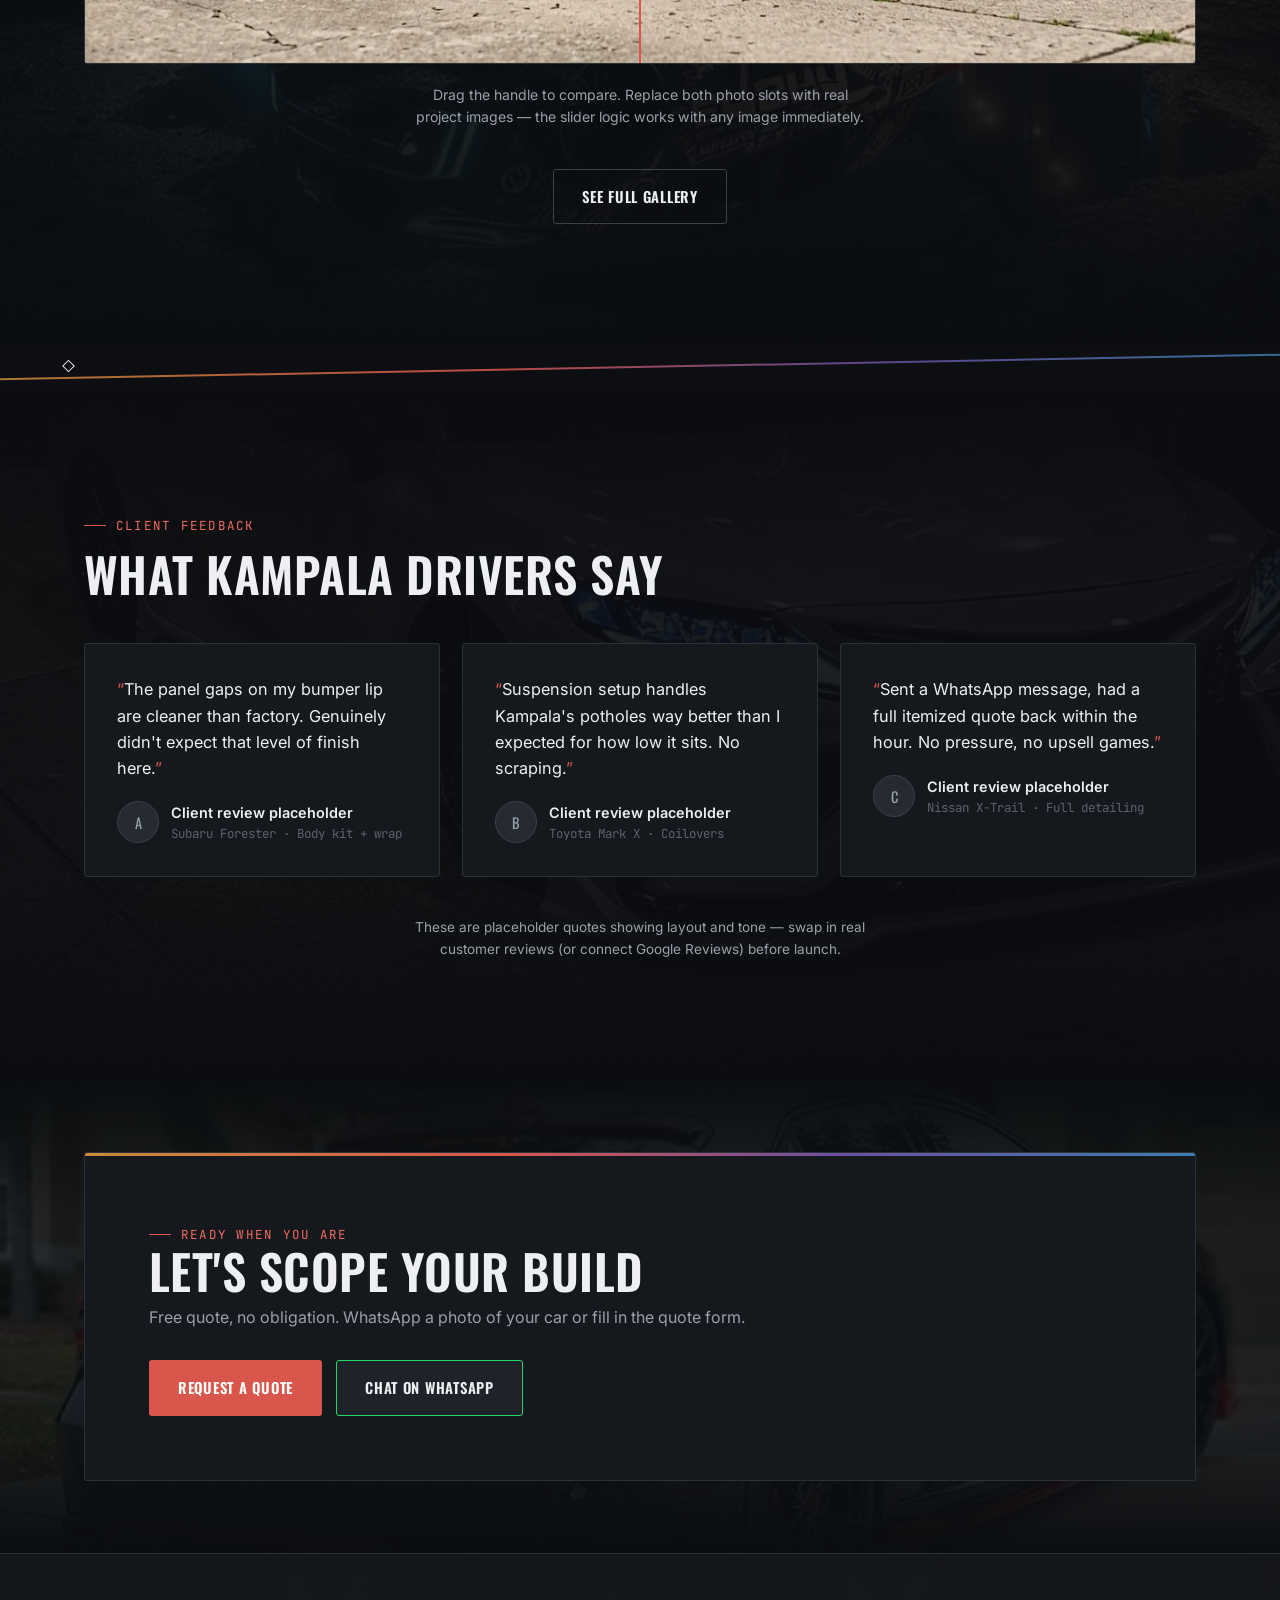
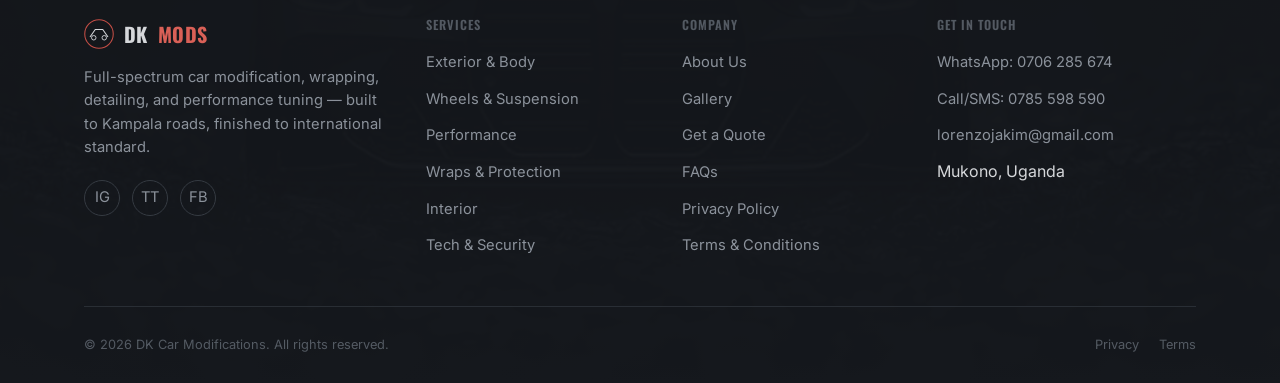
==== commit bdc907c6: "Add files via upload" ====
--- a/index.html
+++ b/index.html
@@ -70,6 +70,8 @@
           <li class="nav-link-item"><a href="gallery.html"><span class="nav-link-num">03</span><span class="nav-link-text">Gallery<em>See the work</em></span></a></li>
           <li class="nav-link-item"><a href="about.html"><span class="nav-link-num">04</span><span class="nav-link-text">About<em>Who we are</em></span></a></li>
           <li class="nav-link-item"><a href="contact.html"><span class="nav-link-num">05</span><span class="nav-link-text">Contact<em>Get a quote</em></span></a></li>
+          <li class="nav-link-item"><a href="contact.html#faq"><span class="nav-link-num">06</span><span class="nav-link-text">FAQs<em>Common questions</em></span></a></li>
+          <li class="nav-link-item"><a href="about.html#location"><span class="nav-link-num">07</span><span class="nav-link-text">Location<em>Find the workshop</em></span></a></li>
           <li class="nav-cta-mobile" style="margin-top:8px; display:flex; flex-direction:column; gap:12px; width:100%;">
             <a href="#" data-wa-link data-wa-context="a service" class="btn btn-whatsapp btn-block">Chat on WhatsApp</a>
             <a href="#" data-call-link class="btn btn-outline btn-block">Call Now</a>
--- a/css/style.css
+++ b/css/style.css
@@ -290,6 +290,8 @@
   .nav-link-item:nth-child(3) a { transition-delay: 0.16s; }
   .nav-link-item:nth-child(4) a { transition-delay: 0.21s; }
   .nav-link-item:nth-child(5) a { transition-delay: 0.26s; }
+  .nav-link-item:nth-child(6) a { transition-delay: 0.31s; }
+  .nav-link-item:nth-child(7) a { transition-delay: 0.36s; }
   .nav-link-num { display: inline; font-family: var(--font-mono); font-size: 0.85rem; color: var(--accent-strong); font-weight: 400; }
   .nav-link-text { display: flex; flex-direction: column; gap: 2px; }
   .nav-link-text em { display: block; font-style: normal; font-family: var(--font-mono); font-size: 0.7rem; letter-spacing: 0.06em; text-transform: none; color: var(--text-faint); }
@@ -300,7 +302,14 @@
   .nav-links.is-open .nav-cta-mobile { opacity: 1; transform: translateY(0); }
 
   .nav-cta .btn-outline-desktop { display: none; }
-  .nav-toggle { display: flex; position: relative; z-index: 151; }
+  .nav-toggle {
+    display: flex; position: relative; z-index: 151;
+    border: 1px solid var(--hairline-strong); border-radius: 8px;
+    padding: 5px 7px; width: 40px; height: 32px;
+  }
+}
+@media (max-width: 420px) {
+  .nav-cta .btn-primary { display: none; }
 }
 
 
